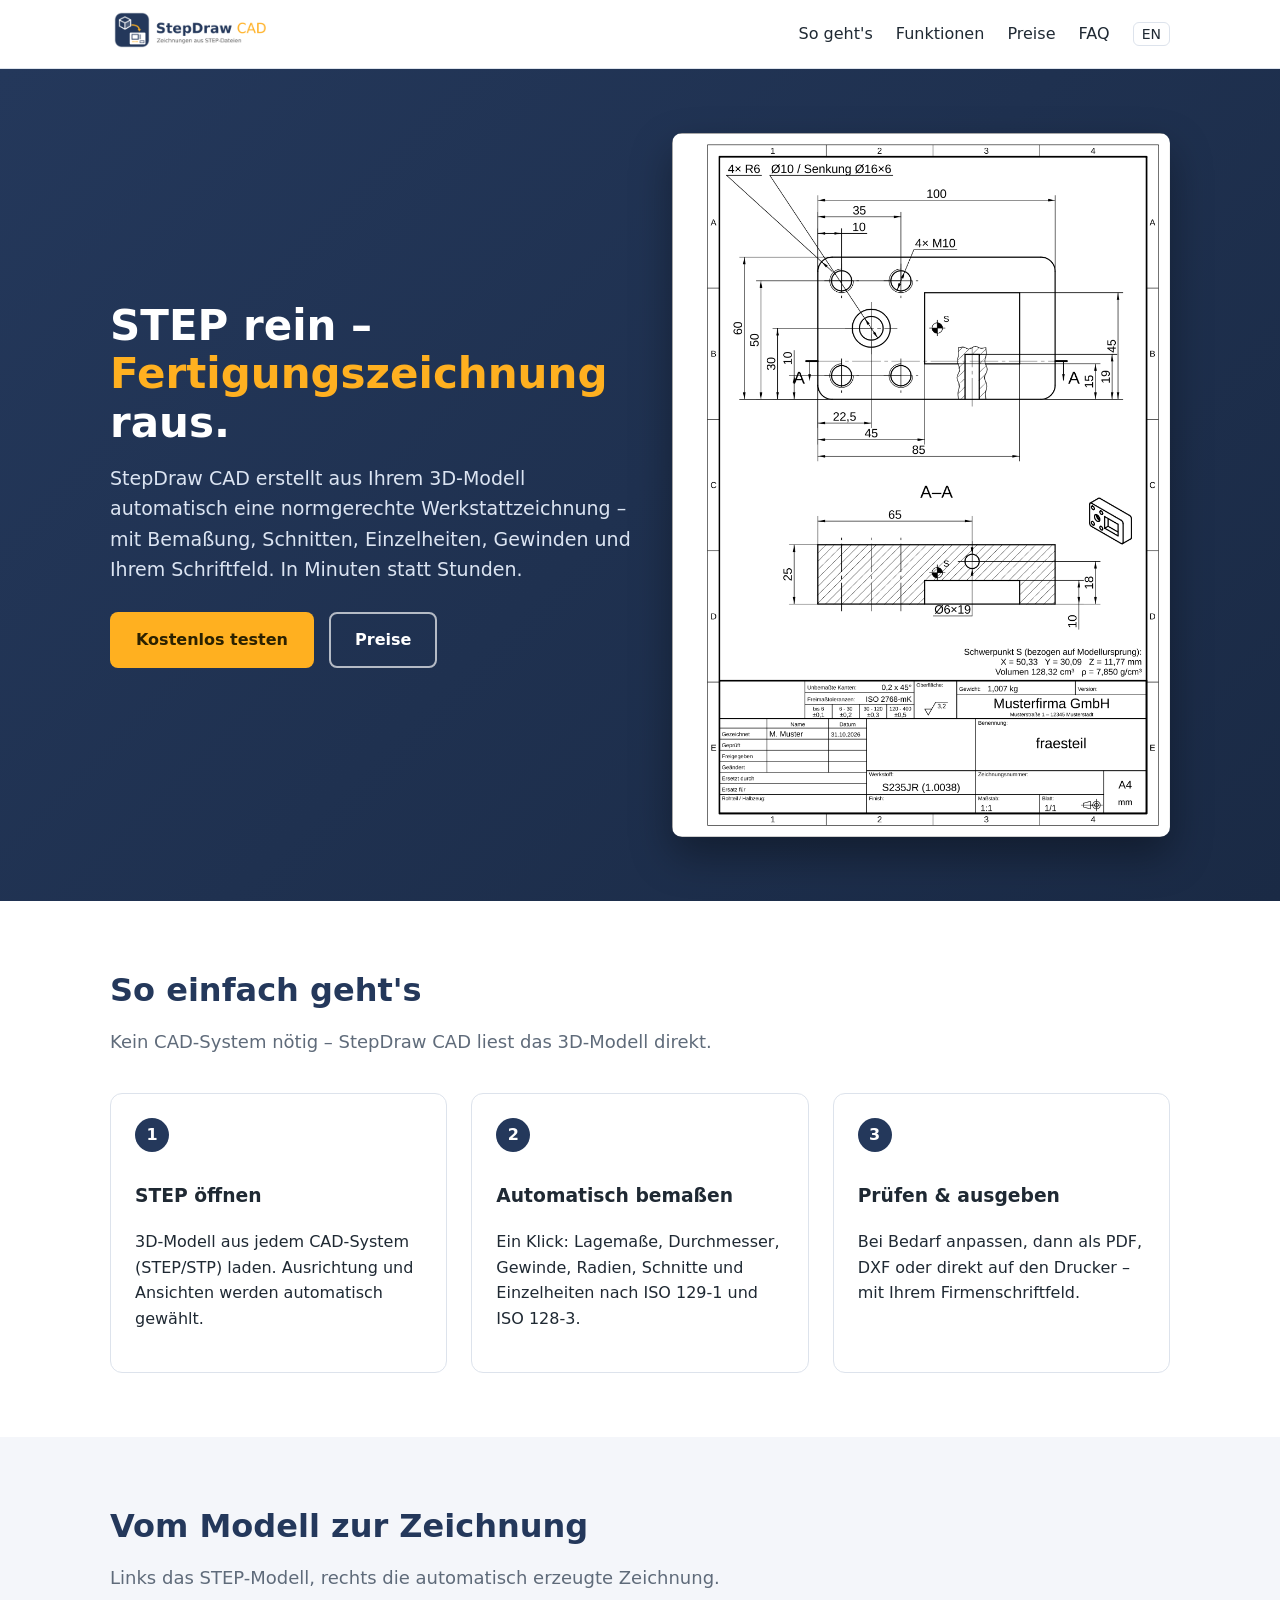
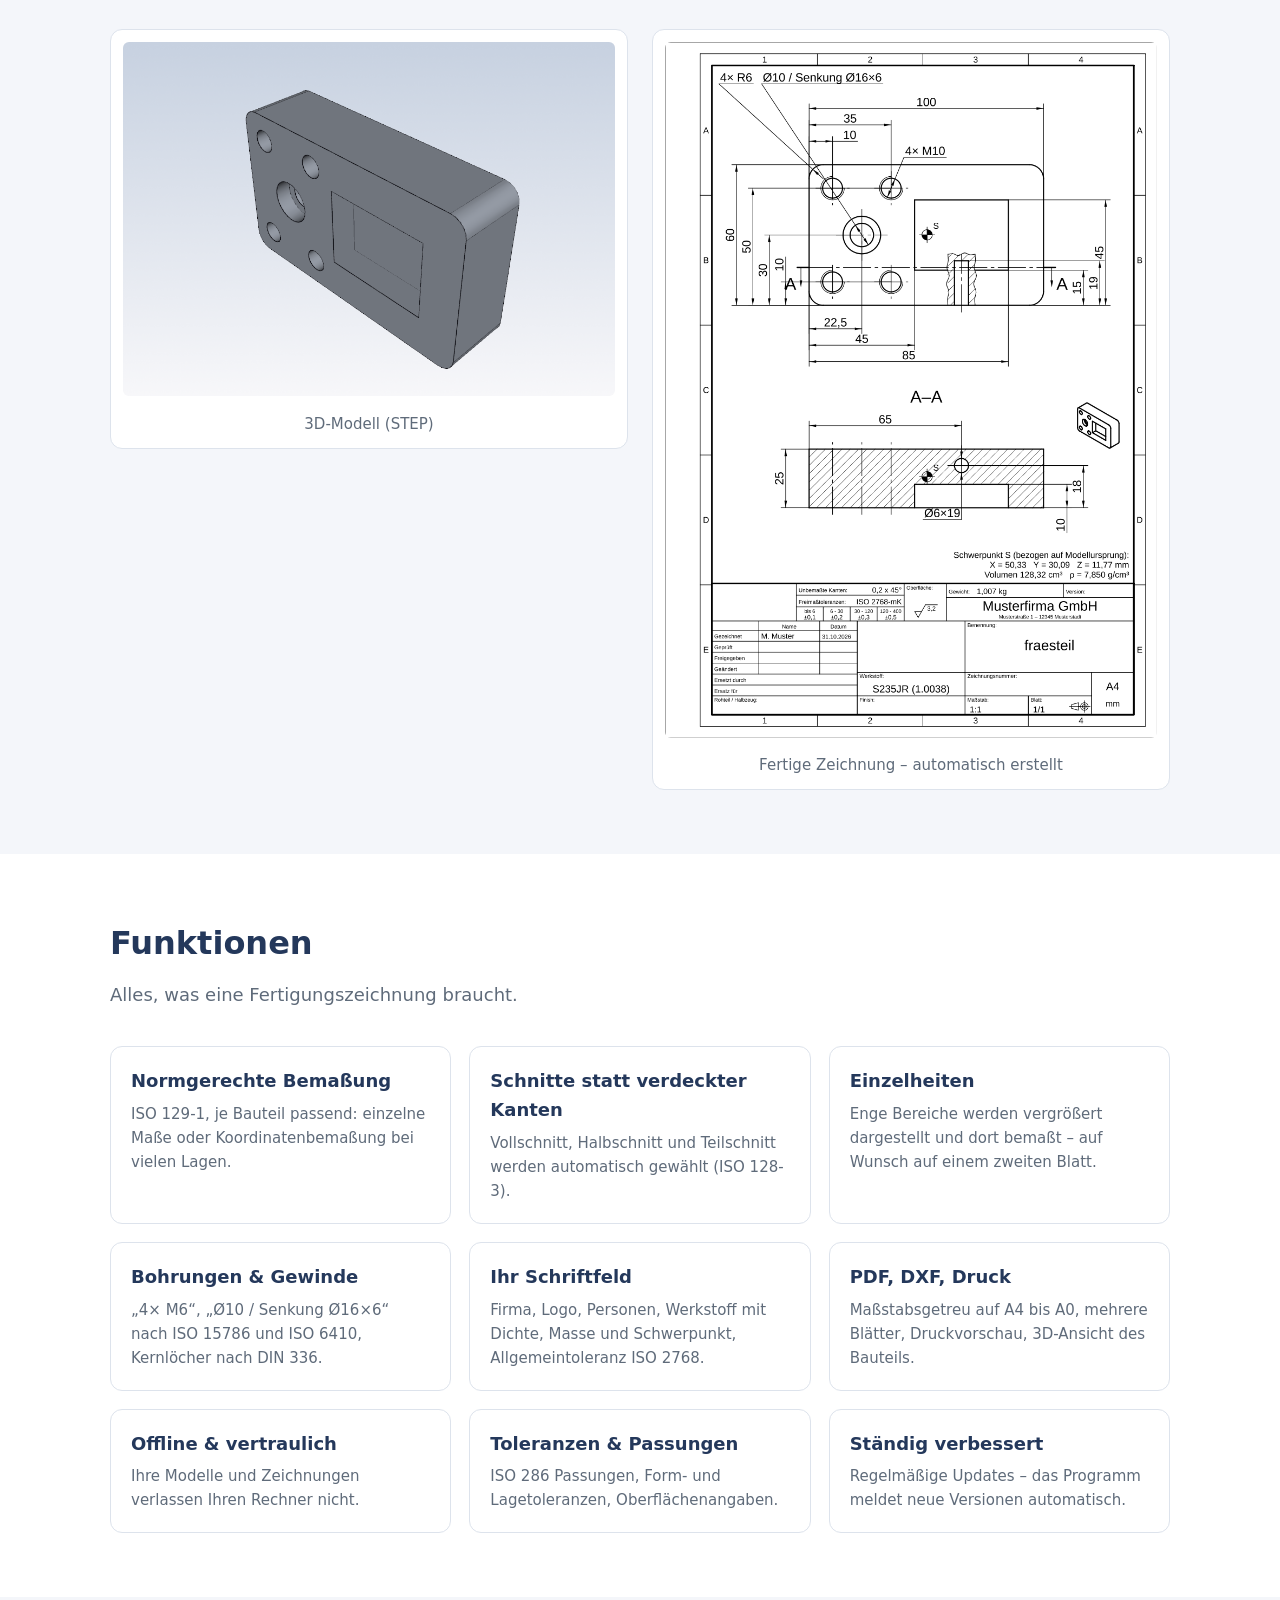
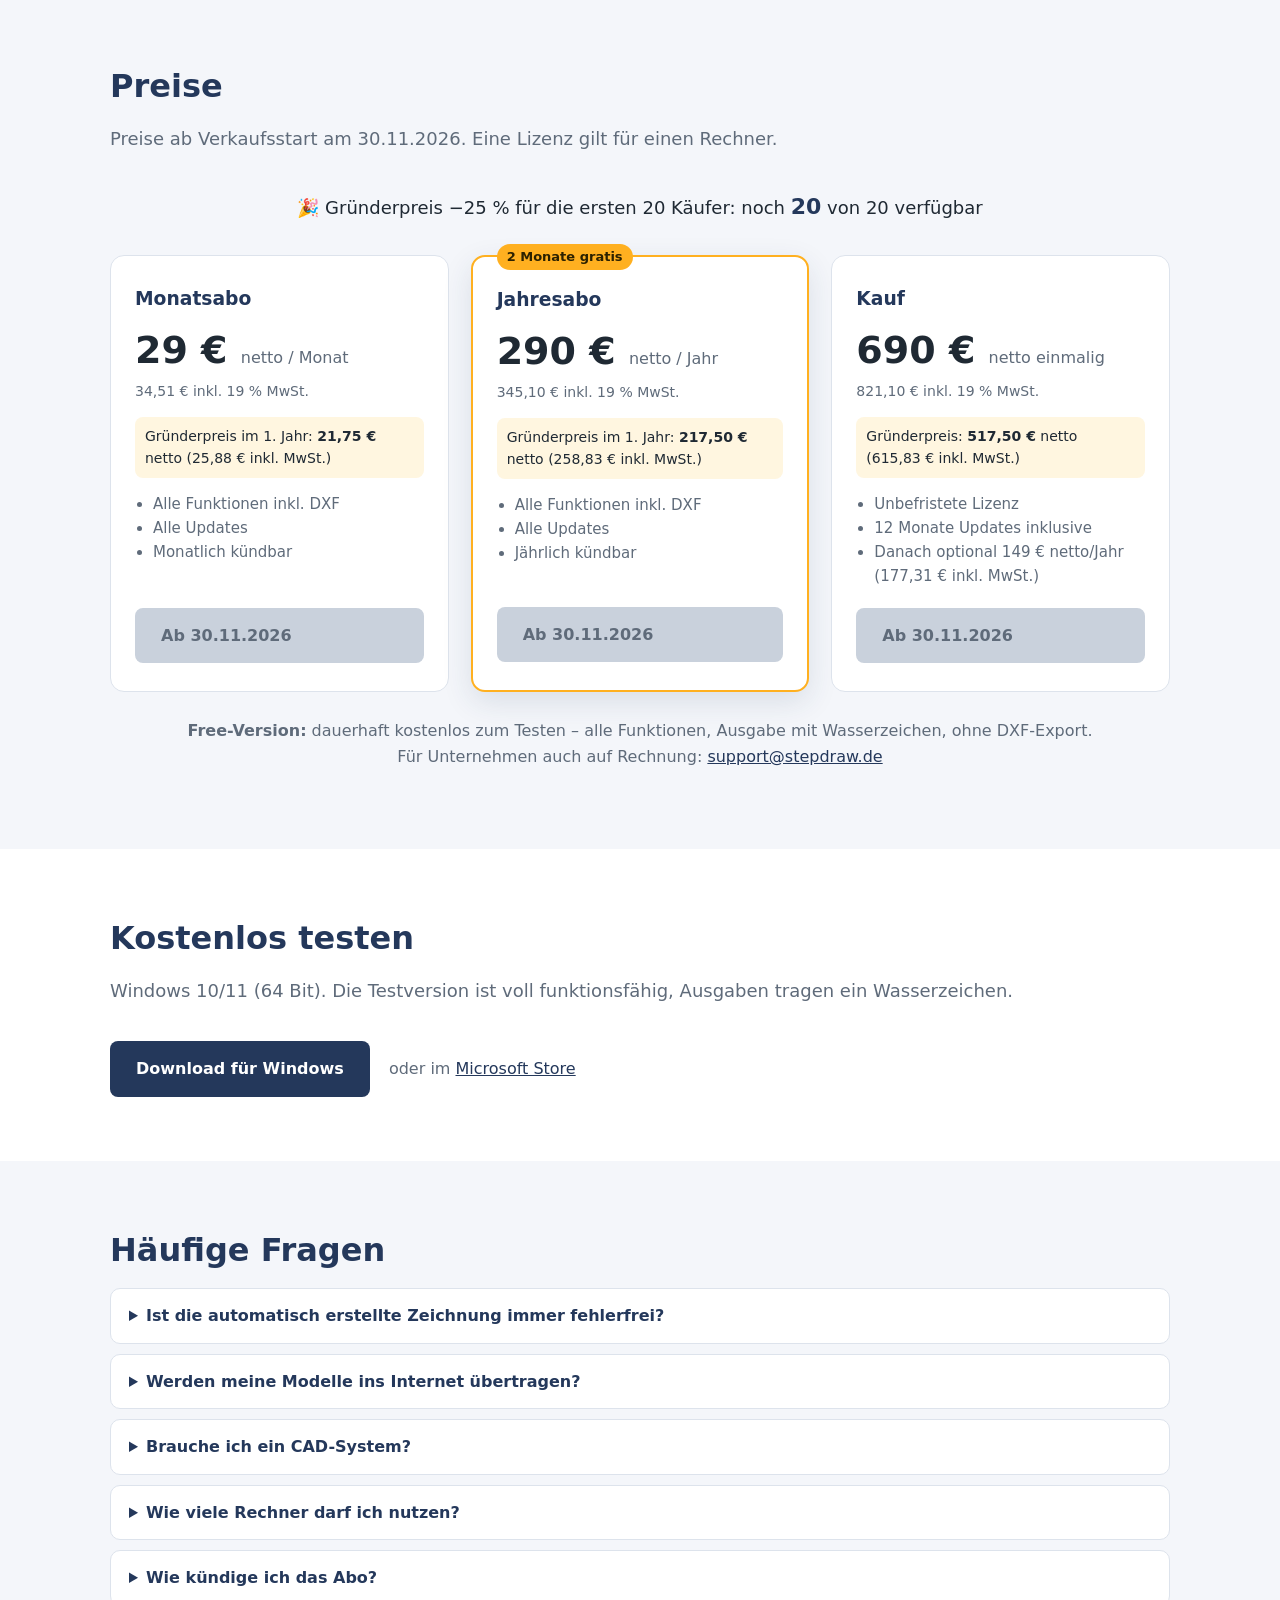
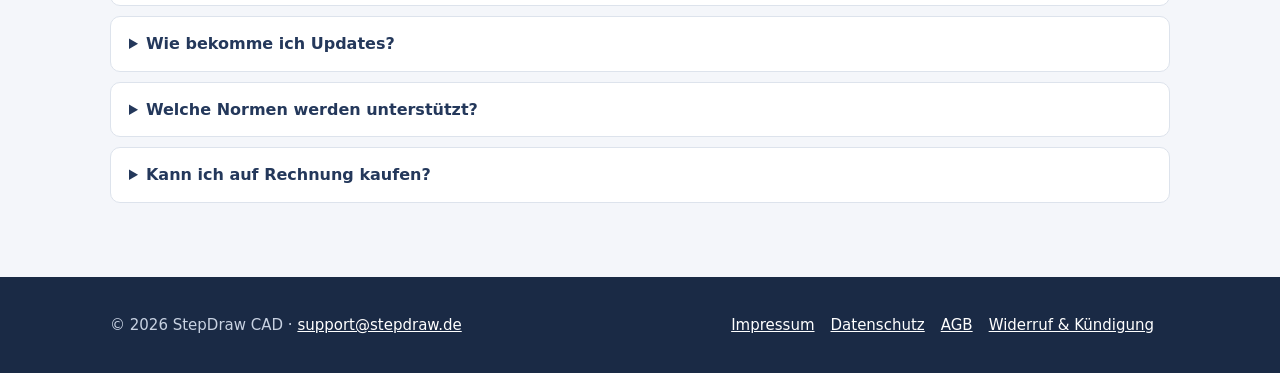
==== index.html @ 34efb369 "Add files via upload" ====
<!doctype html>
<html lang="de">
<head>
<meta charset="utf-8">
<meta name="viewport" content="width=device-width, initial-scale=1">
<title>StepDraw CAD – Fertigungszeichnungen aus STEP-Dateien</title>
<meta name="description" content="StepDraw CAD erstellt aus STEP-Dateien automatisch normgerechte Fertigungszeichnungen mit Bemaßung, Schnitten und Einzelheiten – als PDF und DXF.">
<link rel="icon" href="assets/favicon.png">
<link rel="stylesheet" href="style.css">
</head>
<body>

<div class="banner">🚧 Testphase – Verkaufsstart am <span class="launch">30.11.2026</span>. Bis dahin ist StepDraw CAD kostenlos als Testversion erhältlich.</div>

<header class="top"><div class="wrap">
  <a href="#"><img class="logo" src="assets/logo.png" alt="StepDraw CAD"></a>
  <nav>
    <a href="#so-gehts">So geht's</a>
    <a href="#funktionen">Funktionen</a>
    <a href="#preise">Preise</a>
    <a href="#faq">FAQ</a>
    <a class="lang" href="en/">EN</a>
  </nav>
</div></header>

<section class="hero"><div class="wrap">
  <div>
    <h1>STEP rein –<br><span>Fertigungszeichnung</span> raus.</h1>
    <p class="lead">StepDraw CAD erstellt aus Ihrem 3D-Modell automatisch eine normgerechte Werkstattzeichnung – mit Bemaßung, Schnitten, Einzelheiten, Gewinden und Ihrem Schriftfeld. In Minuten statt Stunden.</p>
    <a class="btn btn-primary" href="#download">Kostenlos testen</a>
    <a class="btn btn-ghost" href="#preise">Preise</a>
  </div>
  <img src="assets/beispiel_fraesteil.png" alt="Automatisch erzeugte Fertigungszeichnung eines Frästeils">
</div></section>

<section id="so-gehts"><div class="wrap">
  <h2>So einfach geht's</h2>
  <p class="sub">Kein CAD-System nötig – StepDraw CAD liest das 3D-Modell direkt.</p>
  <div class="steps">
    <div class="step"><b class="n">1</b><h3>STEP öffnen</h3><p>3D-Modell aus jedem CAD-System (STEP/STP) laden. Ausrichtung und Ansichten werden automatisch gewählt.</p></div>
    <div class="step"><b class="n">2</b><h3>Automatisch bemaßen</h3><p>Ein Klick: Lagemaße, Durchmesser, Gewinde, Radien, Schnitte und Einzelheiten nach ISO 129-1 und ISO 128-3.</p></div>
    <div class="step"><b class="n">3</b><h3>Prüfen &amp; ausgeben</h3><p>Bei Bedarf anpassen, dann als PDF, DXF oder direkt auf den Drucker – mit Ihrem Firmenschriftfeld.</p></div>
  </div>
</div></section>

<section class="soft"><div class="wrap">
  <h2>Vom Modell zur Zeichnung</h2>
  <p class="sub">Links das STEP-Modell, rechts die automatisch erzeugte Zeichnung.</p>
  <div class="compare">
    <figure><img src="assets/modell_fraesteil.png" alt="3D-Modell"><figcaption>3D-Modell (STEP)</figcaption></figure>
    <figure><img src="assets/beispiel_fraesteil.png" alt="Fertige Zeichnung"><figcaption>Fertige Zeichnung – automatisch erstellt</figcaption></figure>
  </div>
</div></section>

<section id="funktionen"><div class="wrap">
  <h2>Funktionen</h2>
  <p class="sub">Alles, was eine Fertigungszeichnung braucht.</p>
  <div class="features">
    <div class="feature"><h3>Normgerechte Bemaßung</h3><p>ISO 129-1, je Bauteil passend: einzelne Maße oder Koordinatenbemaßung bei vielen Lagen.</p></div>
    <div class="feature"><h3>Schnitte statt verdeckter Kanten</h3><p>Vollschnitt, Halbschnitt und Teilschnitt werden automatisch gewählt (ISO 128-3).</p></div>
    <div class="feature"><h3>Einzelheiten</h3><p>Enge Bereiche werden vergrößert dargestellt und dort bemaßt – auf Wunsch auf einem zweiten Blatt.</p></div>
    <div class="feature"><h3>Bohrungen &amp; Gewinde</h3><p>„4× M6“, „Ø10 / Senkung Ø16×6“ nach ISO 15786 und ISO 6410, Kernlöcher nach DIN 336.</p></div>
    <div class="feature"><h3>Ihr Schriftfeld</h3><p>Firma, Logo, Personen, Werkstoff mit Dichte, Masse und Schwerpunkt, Allgemeintoleranz ISO 2768.</p></div>
    <div class="feature"><h3>PDF, DXF, Druck</h3><p>Maßstabsgetreu auf A4 bis A0, mehrere Blätter, Druckvorschau, 3D-Ansicht des Bauteils.</p></div>
    <div class="feature"><h3>Offline &amp; vertraulich</h3><p>Ihre Modelle und Zeichnungen verlassen Ihren Rechner nicht.</p></div>
    <div class="feature"><h3>Toleranzen &amp; Passungen</h3><p>ISO 286 Passungen, Form- und Lagetoleranzen, Oberflächenangaben.</p></div>
    <div class="feature"><h3>Ständig verbessert</h3><p>Regelmäßige Updates – das Programm meldet neue Versionen automatisch.</p></div>
  </div>
</div></section>

<section id="preise" class="soft"><div class="wrap">
  <h2>Preise</h2>
  <p class="sub">Preise ab Verkaufsstart am <span class="launch">30.11.2026</span>. Eine Lizenz gilt für einen Rechner.</p>
  <p class="counter">🎉 Gründerpreis −25 % für die ersten 20 Käufer: noch <b id="founders-left">20</b> von 20 verfügbar</p>
  <div class="prices">
    <div class="price">
      <h3>Monatsabo</h3>
      <div class="amount">29 € <small>netto / Monat</small></div>
      <div class="gross">34,51 € inkl. 19 % MwSt.</div>
      <div class="founder">Gründerpreis im 1. Jahr: <b>21,75 €</b> netto (25,88 € inkl. MwSt.)</div>
      <ul><li>Alle Funktionen inkl. DXF</li><li>Alle Updates</li><li>Monatlich kündbar</li></ul>
      <a class="btn disabled" aria-disabled="true" data-buy="monthly">Ab 30.11.2026</a>
    </div>
    <div class="price best">
      <span class="tag">2 Monate gratis</span>
      <h3>Jahresabo</h3>
      <div class="amount">290 € <small>netto / Jahr</small></div>
      <div class="gross">345,10 € inkl. 19 % MwSt.</div>
      <div class="founder">Gründerpreis im 1. Jahr: <b>217,50 €</b> netto (258,83 € inkl. MwSt.)</div>
      <ul><li>Alle Funktionen inkl. DXF</li><li>Alle Updates</li><li>Jährlich kündbar</li></ul>
      <a class="btn disabled" aria-disabled="true" data-buy="yearly">Ab 30.11.2026</a>
    </div>
    <div class="price">
      <h3>Kauf</h3>
      <div class="amount">690 € <small>netto einmalig</small></div>
      <div class="gross">821,10 € inkl. 19 % MwSt.</div>
      <div class="founder">Gründerpreis: <b>517,50 €</b> netto (615,83 € inkl. MwSt.)</div>
      <ul><li>Unbefristete Lizenz</li><li>12 Monate Updates inklusive</li><li>Danach optional 149 € netto/Jahr (177,31 € inkl. MwSt.)</li></ul>
      <a class="btn disabled" aria-disabled="true" data-buy="perpetual">Ab 30.11.2026</a>
    </div>
  </div>
  <p class="free"><b>Free-Version:</b> dauerhaft kostenlos zum Testen – alle Funktionen, Ausgabe mit Wasserzeichen, ohne DXF-Export.<br>
  Für Unternehmen auch auf Rechnung: <a href="mailto:support@stepdraw.de">support@stepdraw.de</a></p>
</div></section>

<section id="download"><div class="wrap">
  <h2>Kostenlos testen</h2>
  <p class="sub">Windows 10/11 (64 Bit). Die Testversion ist voll funktionsfähig, Ausgaben tragen ein Wasserzeichen.</p>
  <a class="btn btn-dark" href="#" id="download-link">Download für Windows</a>
  <span style="margin-left:14px;color:var(--muted)">oder im <a href="#" id="store-link">Microsoft Store</a></span>
</div></section>

<section id="faq" class="soft"><div class="wrap">
  <h2>Häufige Fragen</h2>
  <details><summary>Ist die automatisch erstellte Zeichnung immer fehlerfrei?</summary>
    <p>StepDraw CAD nimmt Ihnen den größten Teil der Arbeit ab und wird mit jedem Update besser. Wie jede Automatik kann es aber nicht jeden Sonderfall perfekt lösen (z. B. bei ungenauen Modellen oder besonderen Fertigungsanforderungen). Bitte prüfen Sie jede Zeichnung vor der Verwendung in der Fertigung und ergänzen Sie sie bei Bedarf – die Verantwortung für die Zeichnung bleibt beim Konstrukteur.</p></details>
  <details><summary>Werden meine Modelle ins Internet übertragen?</summary>
    <p>Nein. Modelle und Zeichnungen bleiben auf Ihrem Rechner. Beim Abo wird lediglich etwa einmal pro Woche der Lizenzschlüssel kurz online bestätigt.</p></details>
  <details><summary>Brauche ich ein CAD-System?</summary>
    <p>Nein. StepDraw CAD liest STEP-Dateien (AP203/AP214/AP242) aus jedem CAD-System direkt.</p></details>
  <details><summary>Wie viele Rechner darf ich nutzen?</summary>
    <p>Eine Lizenz gilt für einen Rechner. Zum Wechsel (z. B. Büro → Laptop) melden Sie die Lizenz unter Hilfe → Lizenz ab und geben sie auf dem anderen Rechner ein. Ist ein Rechner defekt, schreiben Sie uns – wir geben die Lizenz frei.</p></details>
  <details><summary>Wie kündige ich das Abo?</summary>
    <p>Jederzeit über den Link „Abonnement verwalten“ in Ihrer Kaufbestätigung oder per E-Mail an support@stepdraw.de. Danach läuft StepDraw CAD als Free-Version weiter, Ihre Projekte bleiben erhalten.</p></details>
  <details><summary>Wie bekomme ich Updates?</summary>
    <p>Im Microsoft Store automatisch. Bei der Download-Version meldet das Programm neue Versionen beim Start – ein Klick genügt.</p></details>
  <details><summary>Welche Normen werden unterstützt?</summary>
    <p>U. a. ISO 128-2/-3, ISO 129-1, ISO 15786, ISO 6410, ISO 2768, ISO 286, ISO 5455, ISO 5457, ISO 7200.</p></details>
  <details><summary>Kann ich auf Rechnung kaufen?</summary>
    <p>Für Unternehmen ja – schreiben Sie an <a href="mailto:support@stepdraw.de">support@stepdraw.de</a>.</p></details>
</div></section>

<footer><div class="wrap">
  <div>© 2026 StepDraw CAD · <a href="mailto:support@stepdraw.de">support@stepdraw.de</a></div>
  <div><a href="impressum.html">Impressum</a><a href="datenschutz.html">Datenschutz</a><a href="agb.html">AGB</a><a href="widerruf.html">Widerruf &amp; Kündigung</a></div>
</div></footer>

<script>
// Gründer-Zähler: counter.json wird stündlich automatisch aktualisiert (siehe .github/workflows)
fetch("counter.json", {cache: "no-store"}).then(r => r.json()).then(d => {
  document.getElementById("founders-left").textContent = Math.max(0, d.remaining);
}).catch(() => {});
</script>
<script src="shop.js"></script>
</body>
</html>
---- style.css ----
:root {
  --navy: #24385B;
  --navy-dark: #1a2a45;
  --accent: #FFB020;
  --text: #1f2933;
  --muted: #5f6b7a;
  --bg: #ffffff;
  --bg-soft: #f4f6fa;
  --border: #dde3ec;
}
* { box-sizing: border-box; }
html { scroll-behavior: smooth; }
body { margin: 0; font-family: "Segoe UI", system-ui, -apple-system, Roboto, Arial, sans-serif;
       color: var(--text); background: var(--bg); line-height: 1.6; }
a { color: var(--navy); }
.wrap { max-width: 1100px; margin: 0 auto; padding: 0 20px; }

.banner { background: var(--accent); color: #2b2100; text-align: center; padding: 10px 16px; font-weight: 600; }
header.top { border-bottom: 1px solid var(--border); background: #fff; position: sticky; top: 0; z-index: 10; }
header.top .wrap { display: flex; align-items: center; justify-content: space-between; height: 68px; gap: 16px; }
header.top img.logo { height: 44px; }
nav a { margin-left: 18px; text-decoration: none; color: var(--text); font-weight: 500; }
nav a.lang { border: 1px solid var(--border); border-radius: 6px; padding: 3px 8px; font-size: 14px; }

.hero { background: linear-gradient(135deg, var(--navy) 0%, var(--navy-dark) 100%); color: #fff; padding: 64px 0; }
.hero .wrap { display: grid; grid-template-columns: 1.05fr 1fr; gap: 40px; align-items: center; }
.hero h1 { font-size: 42px; line-height: 1.15; margin: 0 0 16px; }
.hero h1 span { color: var(--accent); }
.hero p.lead { font-size: 19px; color: #dbe4f2; margin: 0 0 28px; }
.hero img { width: 100%; border-radius: 10px; box-shadow: 0 18px 40px rgba(0,0,0,.35); background: #fff; }
.btn { display: inline-block; padding: 13px 24px; border-radius: 8px; font-weight: 700; text-decoration: none;
       border: 2px solid transparent; cursor: pointer; font-size: 16px; }
.btn-primary { background: var(--accent); color: #2b2100; }
.btn-ghost { border-color: #ffffffaa; color: #fff; margin-left: 10px; }
.btn-dark { background: var(--navy); color: #fff; }
.btn[disabled], .btn.disabled { background: #c9d1dc; color: #5f6b7a; cursor: not-allowed; }

section { padding: 64px 0; }
section.soft { background: var(--bg-soft); }
h2 { font-size: 32px; margin: 0 0 12px; color: var(--navy); }
p.sub { color: var(--muted); margin: 0 0 36px; font-size: 18px; }

.steps { display: grid; grid-template-columns: repeat(3, 1fr); gap: 24px; }
.step { background: #fff; border: 1px solid var(--border); border-radius: 12px; padding: 24px; }
.step b.n { display: inline-block; width: 34px; height: 34px; border-radius: 50%; background: var(--navy);
            color: #fff; text-align: center; line-height: 34px; margin-bottom: 10px; }

.compare { display: grid; grid-template-columns: 1fr 1fr; gap: 24px; align-items: start; }
.compare figure { margin: 0; background: #fff; border: 1px solid var(--border); border-radius: 12px; padding: 12px; }
.compare img { width: 100%; border-radius: 6px; }
.compare figcaption { text-align: center; color: var(--muted); font-size: 15px; margin-top: 8px; }

.features { display: grid; grid-template-columns: repeat(3, 1fr); gap: 18px; }
.feature { border: 1px solid var(--border); border-radius: 12px; padding: 20px; background: #fff; }
.feature h3 { margin: 0 0 6px; font-size: 18px; color: var(--navy); }
.feature p { margin: 0; color: var(--muted); font-size: 15px; }

.prices { display: grid; grid-template-columns: repeat(3, 1fr); gap: 22px; align-items: stretch; }
.price { background: #fff; border: 1px solid var(--border); border-radius: 14px; padding: 28px 24px; display: flex;
         flex-direction: column; position: relative; }
.price.best { border: 2px solid var(--accent); box-shadow: 0 10px 30px rgba(36,56,91,.12); }
.price .tag { position: absolute; top: -13px; left: 24px; background: var(--accent); color: #2b2100; font-weight: 700;
              font-size: 13px; padding: 3px 10px; border-radius: 20px; }
.price h3 { margin: 0 0 6px; color: var(--navy); }
.price .amount { font-size: 38px; font-weight: 800; color: var(--text); }
.price .amount small { font-size: 16px; font-weight: 500; color: var(--muted); }
.price .gross { color: var(--muted); font-size: 14px; margin-bottom: 14px; }
.price .founder { background: #fff6e0; border-radius: 8px; padding: 8px 10px; font-size: 14px; margin-bottom: 14px; }
.price ul { padding-left: 18px; margin: 0 0 20px; color: var(--muted); font-size: 15px; flex: 1; }
.counter { text-align: center; margin: 0 0 30px; font-size: 18px; }
.counter b { color: var(--navy); font-size: 22px; }
.free { text-align: center; margin-top: 26px; color: var(--muted); }

details { background: #fff; border: 1px solid var(--border); border-radius: 10px; padding: 14px 18px; margin-bottom: 10px; }
summary { font-weight: 600; cursor: pointer; color: var(--navy); }
details p { margin: 10px 0 0; color: var(--muted); }

.notice { border-left: 4px solid var(--accent); background: #fffaf0; padding: 14px 18px; border-radius: 6px; color: #4a3b10; }

footer { background: var(--navy-dark); color: #c8d2e2; padding: 36px 0; font-size: 15px; }
footer .wrap { display: flex; justify-content: space-between; flex-wrap: wrap; gap: 16px; }
footer a { color: #fff; margin-right: 16px; }

.legal { max-width: 820px; margin: 40px auto; padding: 0 20px; }
.legal h1 { color: var(--navy); }
.legal .ph { background: #fff3cd; padding: 0 4px; border-radius: 3px; }

@media (max-width: 860px) {
  .hero .wrap, .compare, .steps, .features, .prices { grid-template-columns: 1fr; }
  .hero h1 { font-size: 32px; }
  nav a:not(.lang) { display: none; }
}
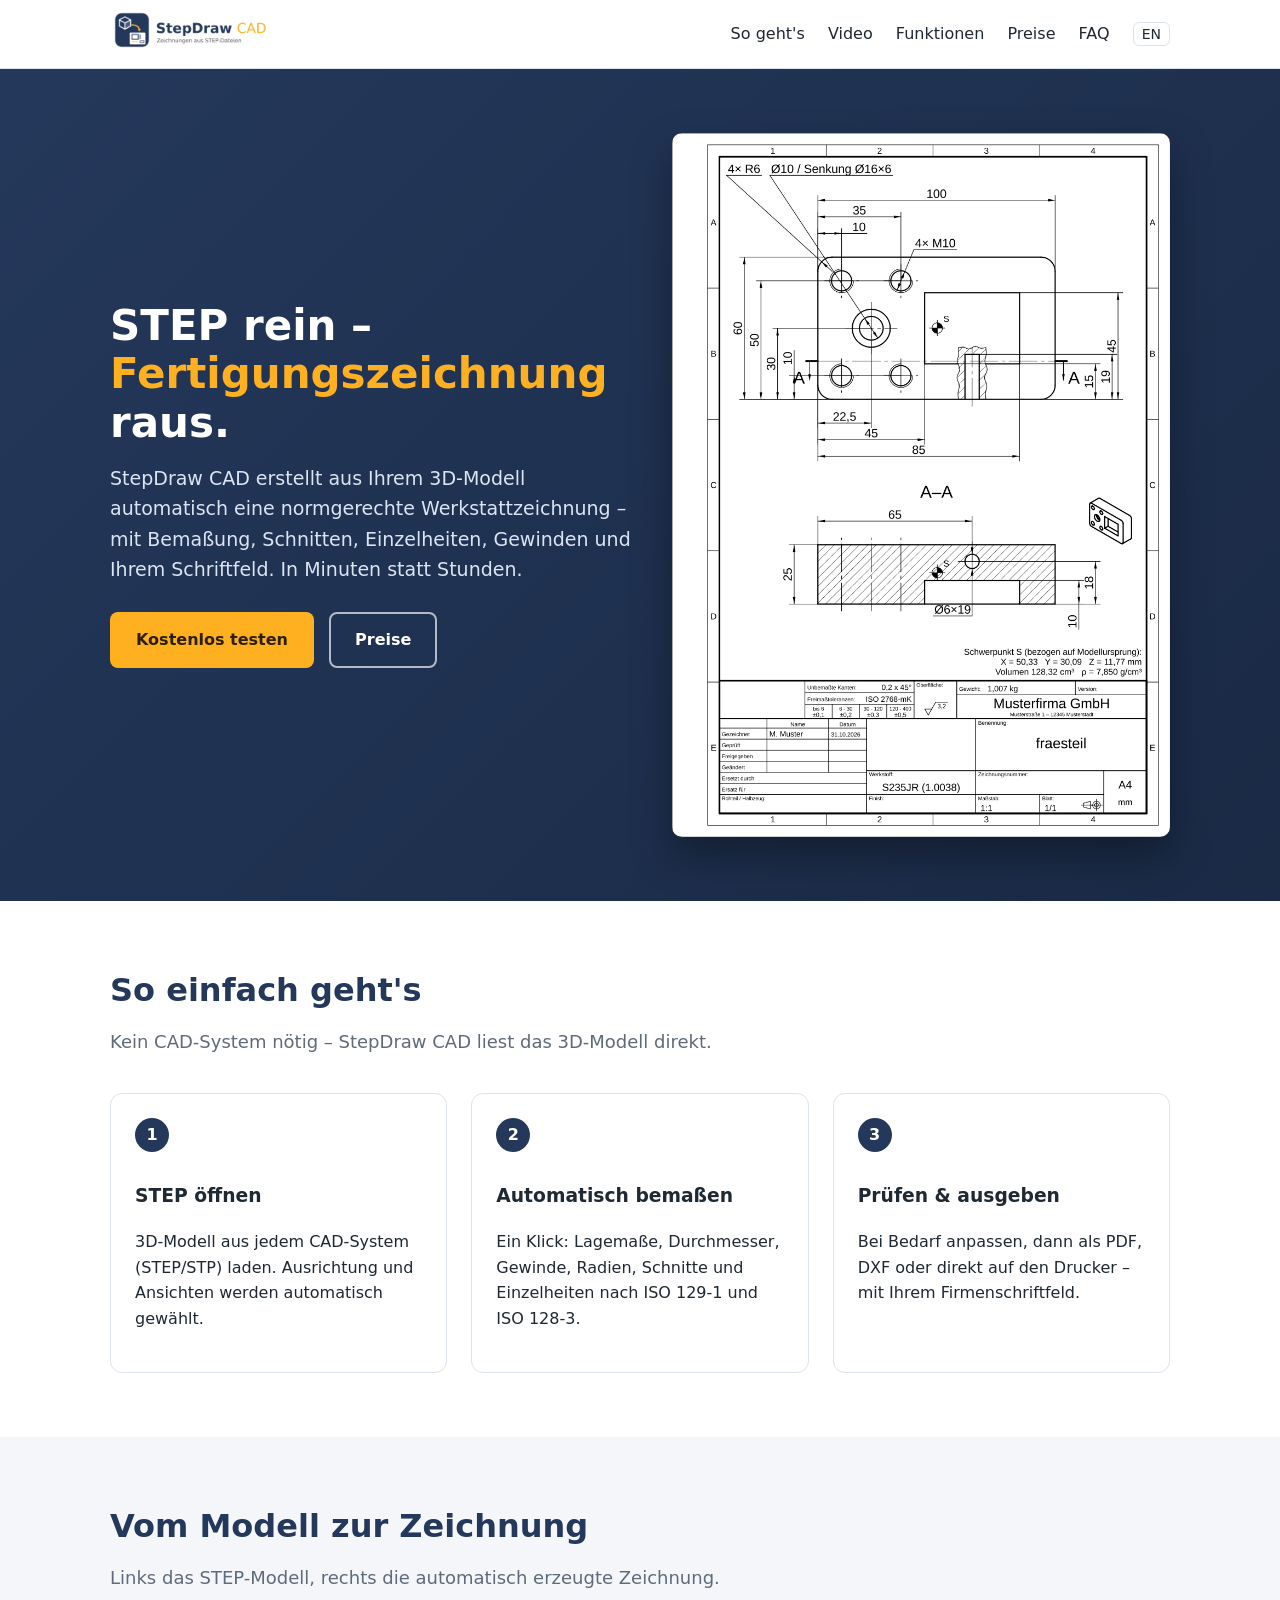
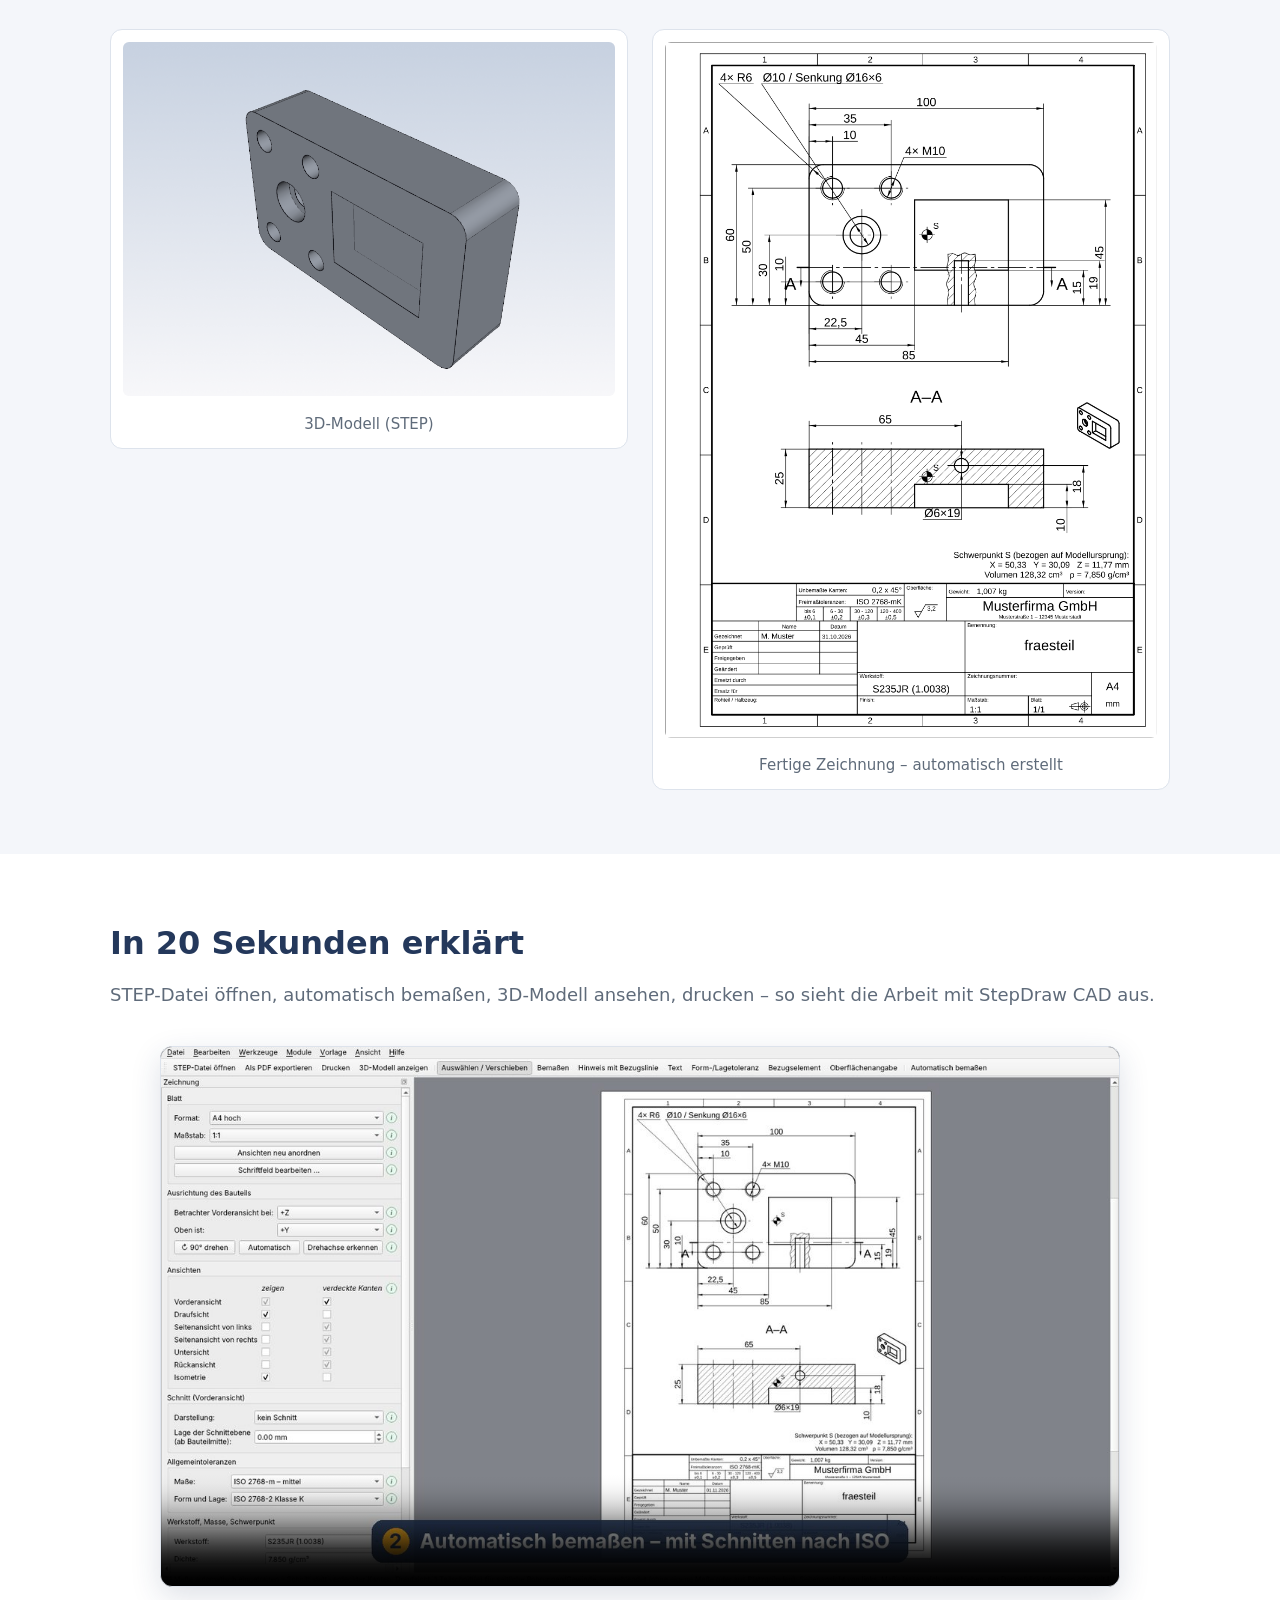
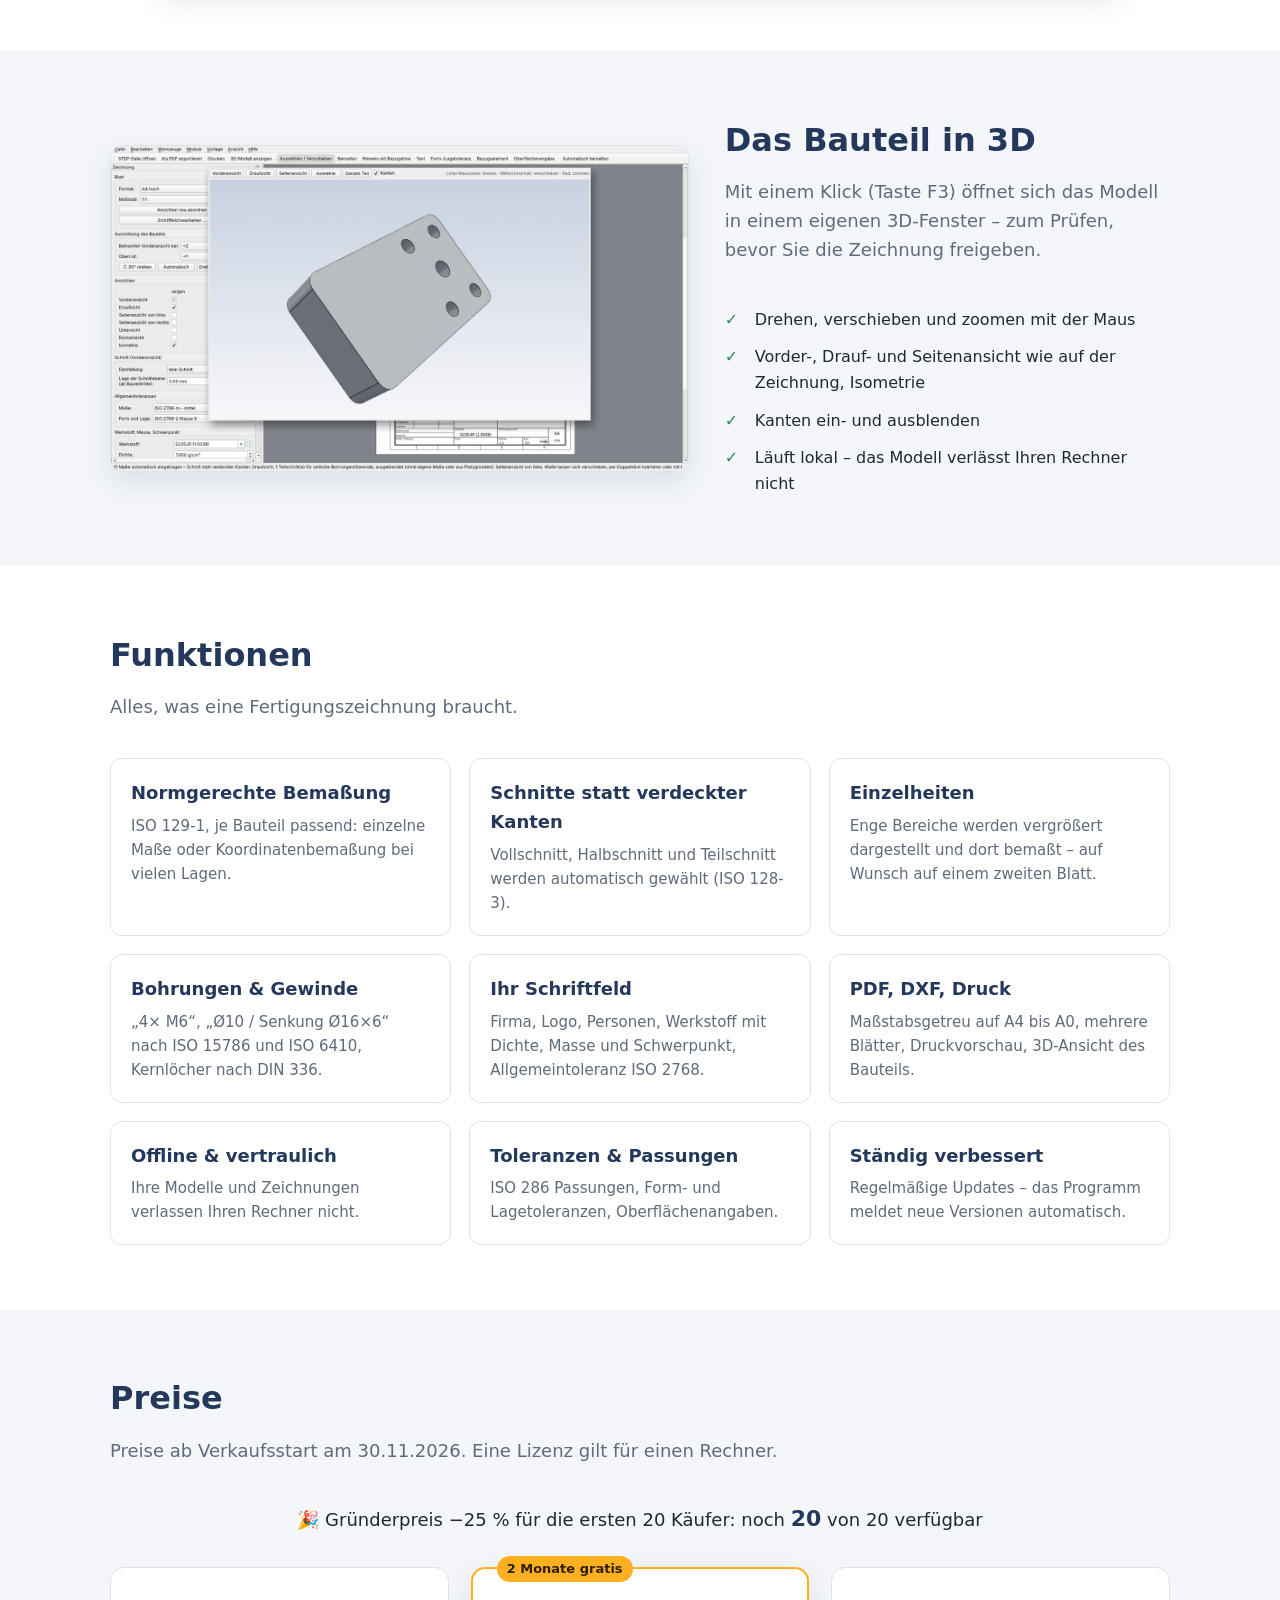
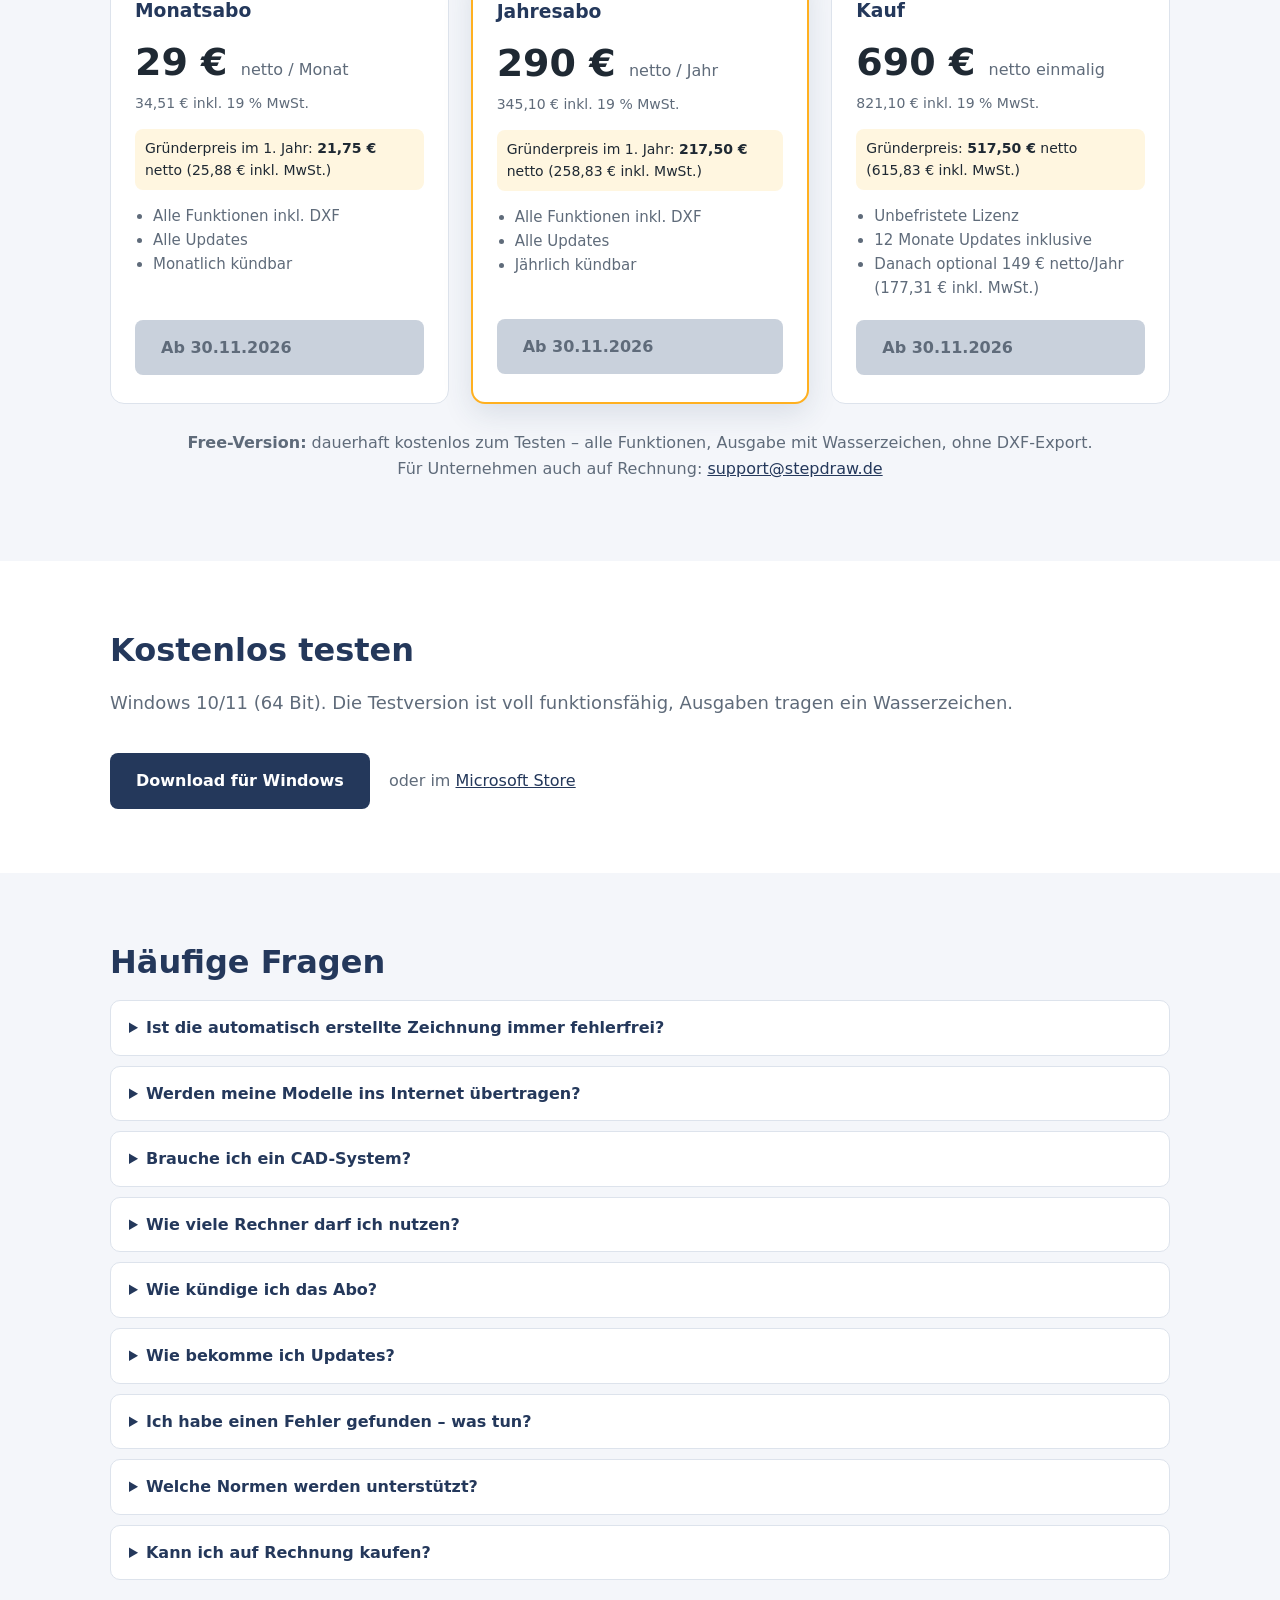
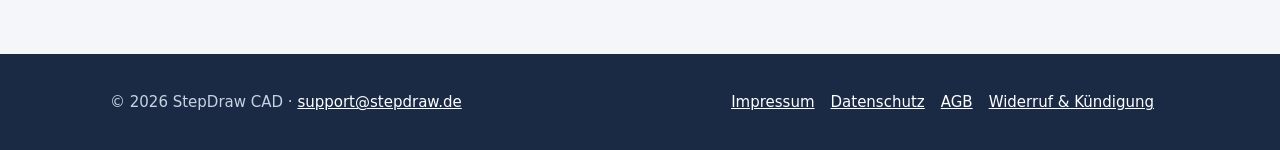
==== commit d6714d42: "Add files via upload" ====
--- a/index.html
+++ b/index.html
@@ -16,6 +16,7 @@
   <a href="#"><img class="logo" src="assets/logo.png" alt="StepDraw CAD"></a>
   <nav>
     <a href="#so-gehts">So geht's</a>
+    <a href="#video">Video</a>
     <a href="#funktionen">Funktionen</a>
     <a href="#preise">Preise</a>
     <a href="#faq">FAQ</a>
@@ -52,6 +53,29 @@
   </div>
 </div></section>
 
+<section id="video"><div class="wrap">
+  <h2>In 20 Sekunden erklärt</h2>
+  <p class="sub">STEP-Datei öffnen, automatisch bemaßen, 3D-Modell ansehen, drucken – so sieht die Arbeit mit StepDraw CAD aus.</p>
+  <div class="video"><video controls playsinline preload="none" poster="assets/video_poster_de.jpg">
+    <source src="assets/demo_de.mp4" type="video/mp4">
+    Ihr Browser kann das Video nicht abspielen – <a href="assets/demo_de.mp4">hier herunterladen</a>.
+  </video></div>
+</div></section>
+
+<section class="soft"><div class="wrap split">
+  <img src="assets/ansicht_3d_de.jpg" alt="3D-Ansicht des Bauteils in StepDraw CAD" loading="lazy">
+  <div>
+    <h2>Das Bauteil in 3D</h2>
+    <p class="sub left">Mit einem Klick (Taste F3) öffnet sich das Modell in einem eigenen 3D-Fenster – zum Prüfen, bevor Sie die Zeichnung freigeben.</p>
+    <ul class="checks">
+      <li>Drehen, verschieben und zoomen mit der Maus</li>
+      <li>Vorder-, Drauf- und Seitenansicht wie auf der Zeichnung, Isometrie</li>
+      <li>Kanten ein- und ausblenden</li>
+      <li>Läuft lokal – das Modell verlässt Ihren Rechner nicht</li>
+    </ul>
+  </div>
+</div></section>
+
 <section id="funktionen"><div class="wrap">
   <h2>Funktionen</h2>
   <p class="sub">Alles, was eine Fertigungszeichnung braucht.</p>
@@ -70,6 +94,12 @@
 
 <section id="preise" class="soft"><div class="wrap">
   <h2>Preise</h2>
+  <div class="before-launch">
+    <p class="sub">Preise und unser <b>Gründer-Angebot</b> für die ersten Kunden veröffentlichen wir zum Verkaufsstart am <span class="launch">30.11.2026</span>.</p>
+    <p class="sub">Bis dahin ist StepDraw CAD als <b>kostenlose Testversion</b> erhältlich – probieren Sie es mit Ihren eigenen Modellen aus.</p>
+    <a class="btn btn-primary" href="#download">Kostenlos testen</a>
+  </div>
+  <div class="after-launch">
   <p class="sub">Preise ab Verkaufsstart am <span class="launch">30.11.2026</span>. Eine Lizenz gilt für einen Rechner.</p>
   <p class="counter">🎉 Gründerpreis −25 % für die ersten 20 Käufer: noch <b id="founders-left">20</b> von 20 verfügbar</p>
   <div class="prices">
@@ -99,8 +129,8 @@
       <a class="btn disabled" aria-disabled="true" data-buy="perpetual">Ab 30.11.2026</a>
     </div>
   </div>
-  <p class="free"><b>Free-Version:</b> dauerhaft kostenlos zum Testen – alle Funktionen, Ausgabe mit Wasserzeichen, ohne DXF-Export.<br>
-  Für Unternehmen auch auf Rechnung: <a href="mailto:support@stepdraw.de">support@stepdraw.de</a></p>
+    </div>
+  <p class="free"><b>Free-Version:</b> dauerhaft kostenlos zum Testen – alle Funktionen, Ausgabe mit Wasserzeichen, ohne DXF-Export.<span class="after-inline"><br>Für Unternehmen auch auf Rechnung: <a href="mailto:support@stepdraw.de">support@stepdraw.de</a></span></p>
 </div></section>
 
 <section id="download"><div class="wrap">
@@ -124,6 +154,8 @@
     <p>Jederzeit über den Link „Abonnement verwalten“ in Ihrer Kaufbestätigung oder per E-Mail an support@stepdraw.de. Danach läuft StepDraw CAD als Free-Version weiter, Ihre Projekte bleiben erhalten.</p></details>
   <details><summary>Wie bekomme ich Updates?</summary>
     <p>Im Microsoft Store automatisch. Bei der Download-Version meldet das Programm neue Versionen beim Start – ein Klick genügt.</p></details>
+  <details><summary>Ich habe einen Fehler gefunden – was tun?</summary>
+    <p>Danke! Im Programm unter <i>Hilfe → Problem melden / Feedback</i> schicken Sie uns die Beschreibung, auf Wunsch mit der Zeichnung als PDF. Oder schreiben Sie an <a href="mailto:support@stepdraw.de">support@stepdraw.de</a>. Korrekturen kommen per Update.</p></details>
   <details><summary>Welche Normen werden unterstützt?</summary>
     <p>U. a. ISO 128-2/-3, ISO 129-1, ISO 15786, ISO 6410, ISO 2768, ISO 286, ISO 5455, ISO 5457, ISO 7200.</p></details>
   <details><summary>Kann ich auf Rechnung kaufen?</summary>
--- a/style.css
+++ b/style.css
@@ -90,3 +90,23 @@
   .hero h1 { font-size: 32px; }
   nav a:not(.lang) { display: none; }
 }
+
+/* Vor dem Verkaufsstart: Preise ausgeblendet (shop.js setzt ab dem Startdatum die Klasse "live") */
+.after-launch { display: none; }
+html.live .after-launch { display: block; }
+html.live .before-launch { display: none; }
+.before-launch { text-align: center; padding: 10px 0 6px; }
+.after-inline { display: none; }
+html.live .after-inline { display: inline; }
+
+/* Video und 3D-Abschnitt */
+.video { max-width: 960px; margin: 0 auto; border-radius: 12px; overflow: hidden; border: 1px solid var(--border);
+         box-shadow: 0 10px 30px rgba(36, 56, 91, .15); background: #000; }
+.video video { display: block; width: 100%; height: auto; }
+.split { display: grid; grid-template-columns: 1.3fr 1fr; gap: 36px; align-items: center; }
+.split img { width: 100%; border-radius: 12px; border: 1px solid var(--border); box-shadow: 0 10px 30px rgba(36, 56, 91, .12); }
+.sub.left { text-align: left; margin-left: 0; }
+.checks { list-style: none; padding: 0; margin: 14px 0 0; }
+.checks li { padding: 6px 0 6px 30px; position: relative; }
+.checks li::before { content: "✓"; position: absolute; left: 0; color: #2E8B57; font-weight: 700; }
+@media (max-width: 800px) { .split { grid-template-columns: 1fr; } }
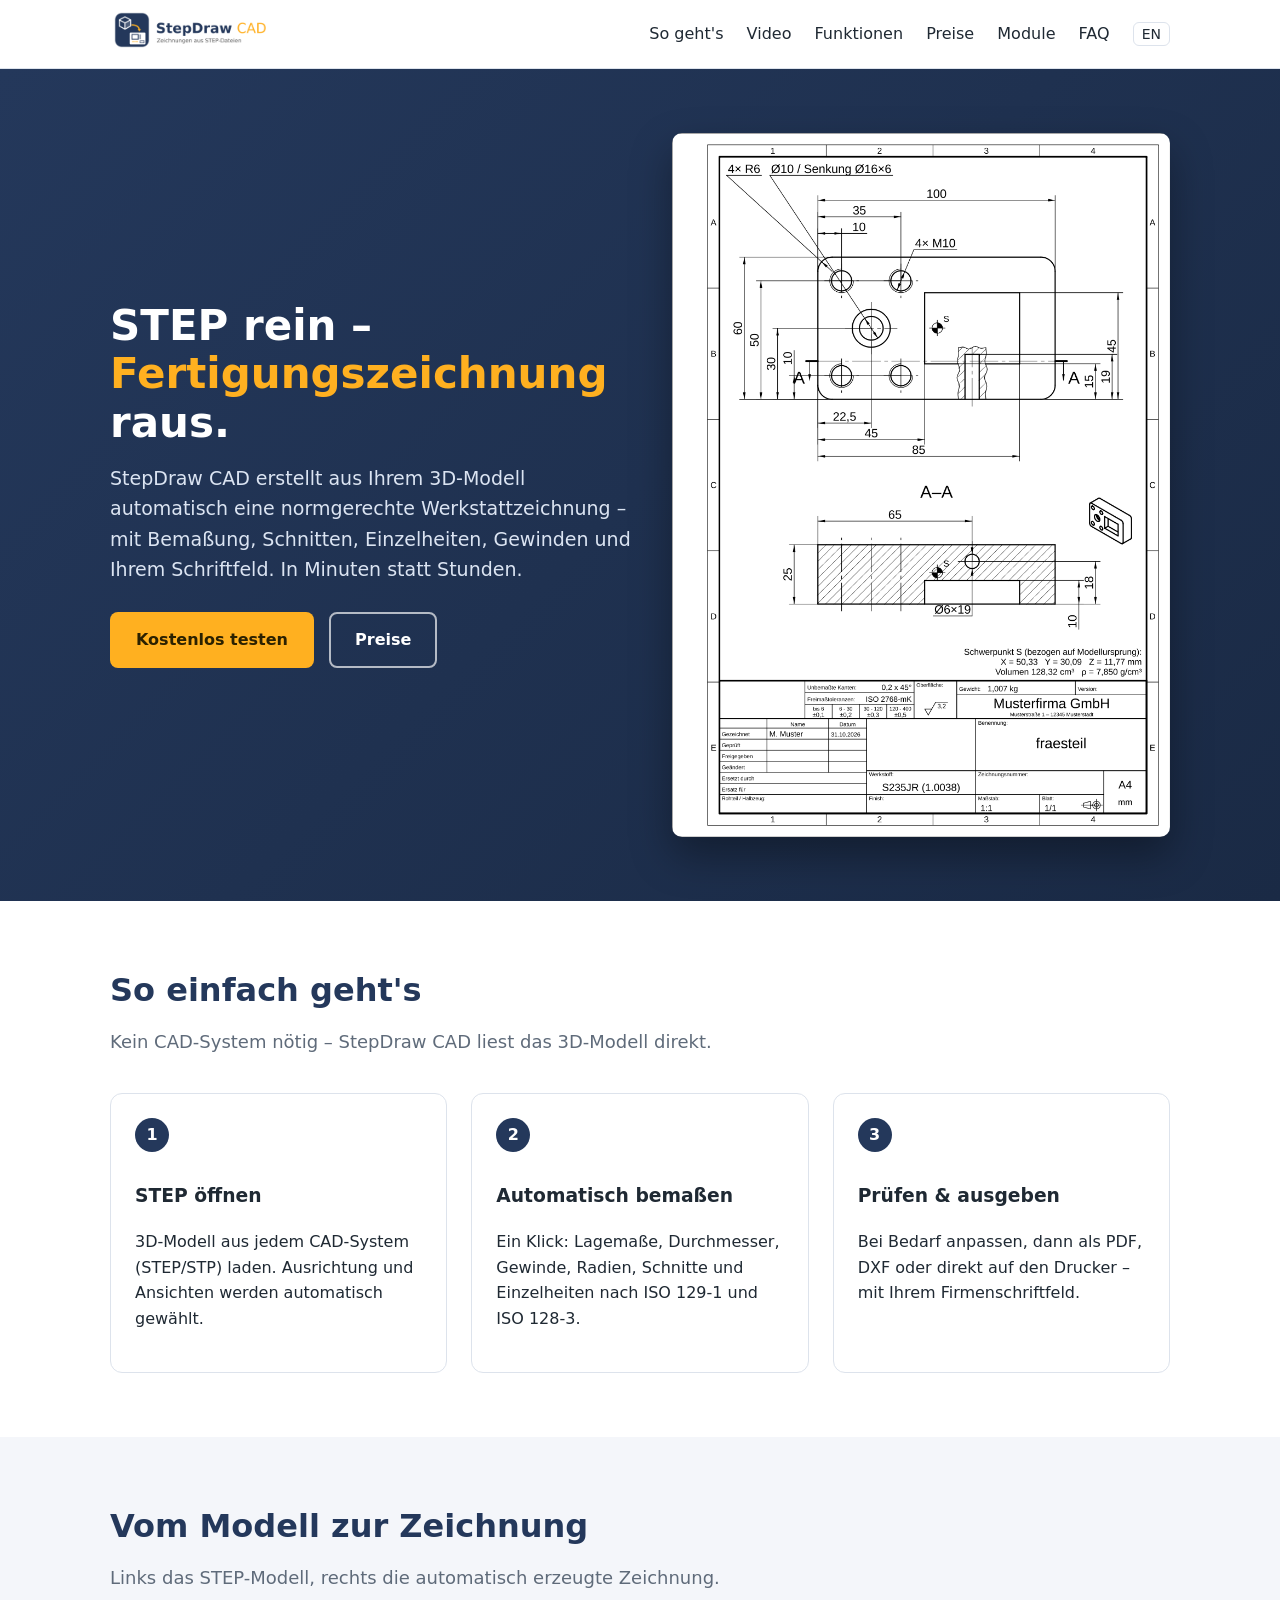
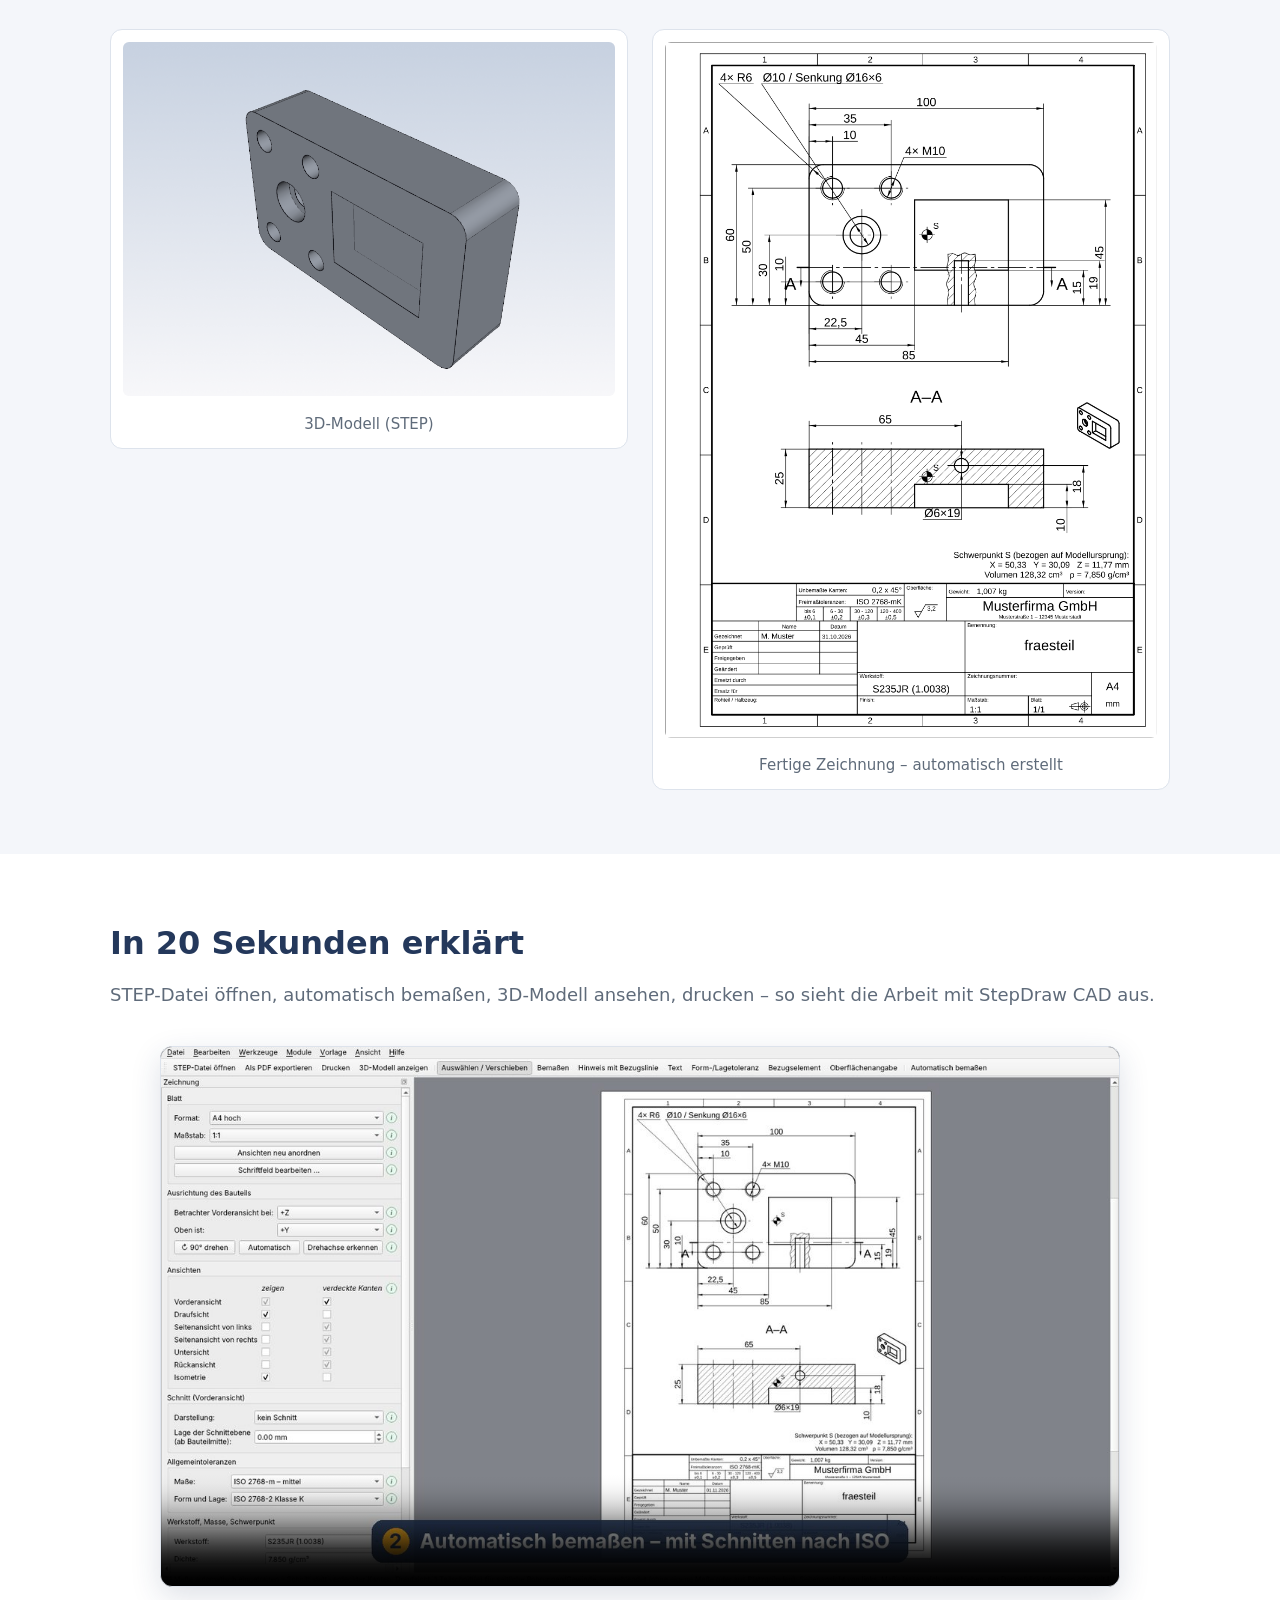
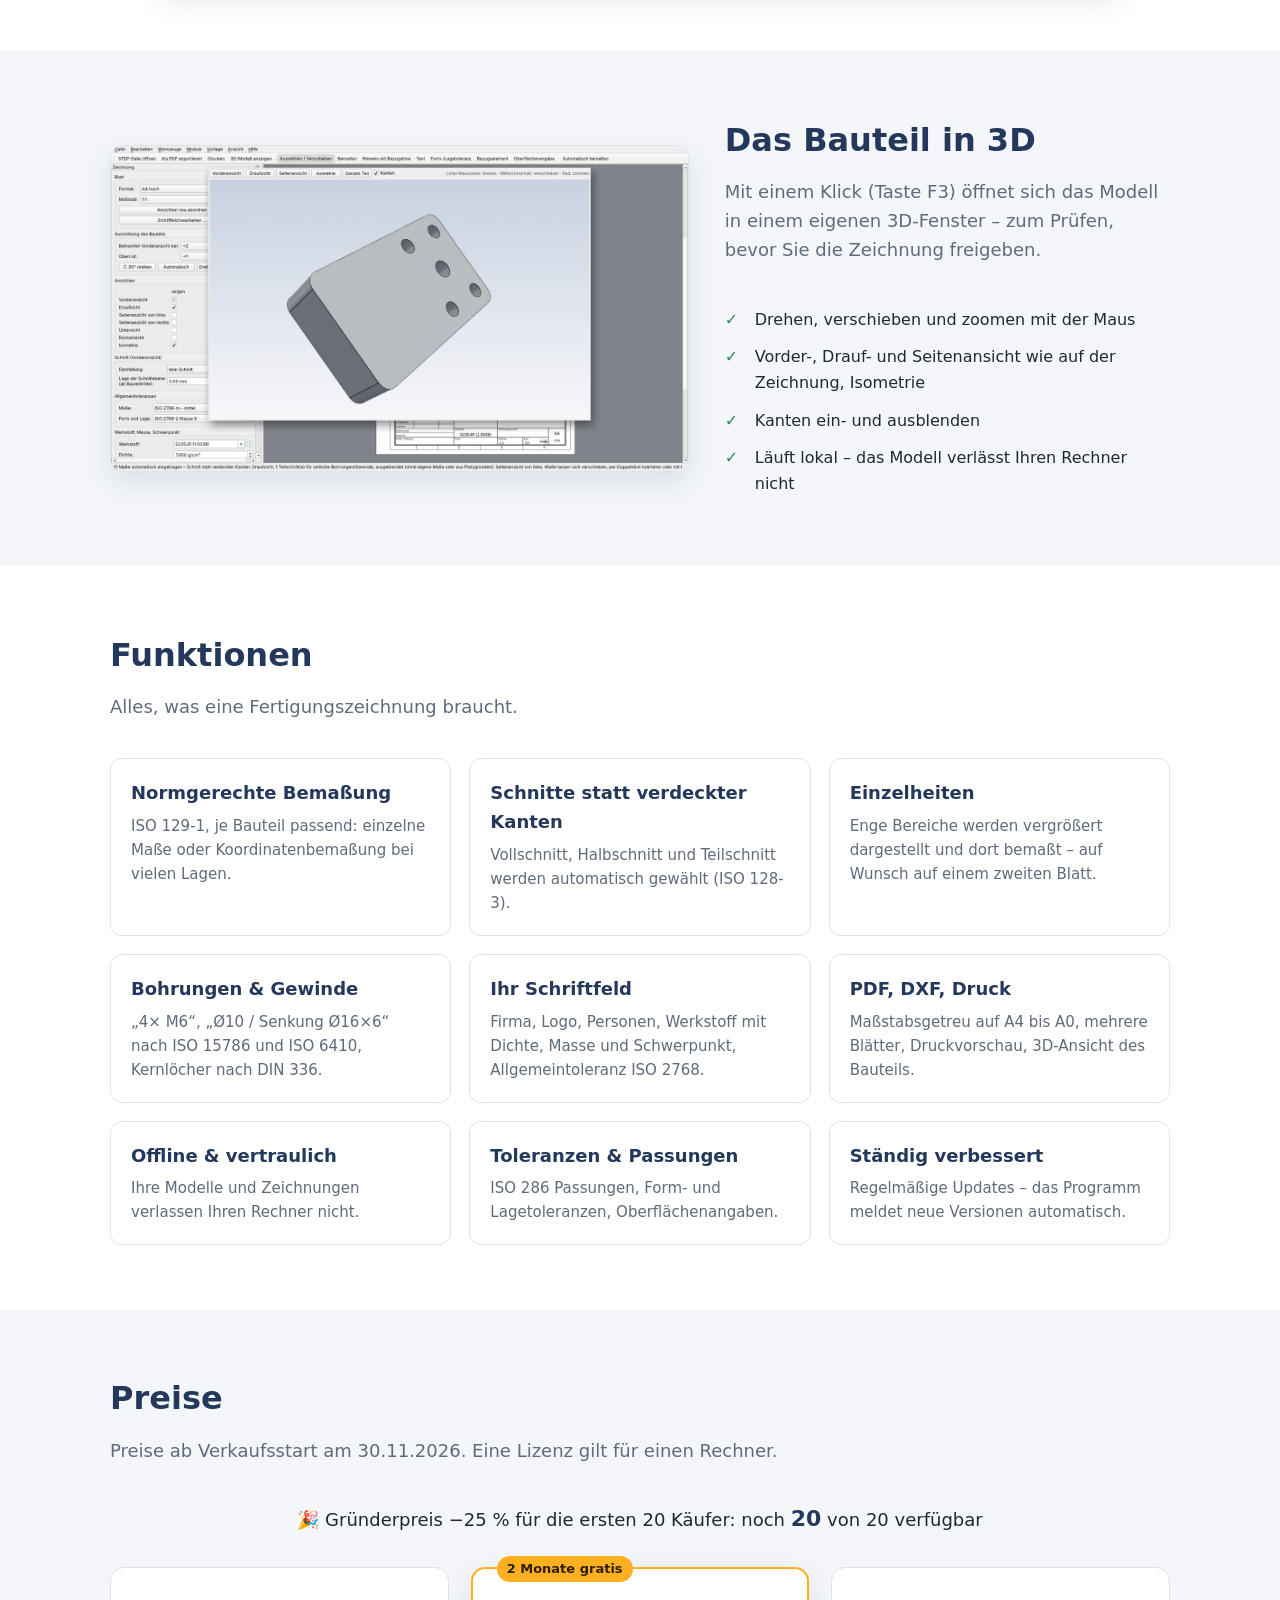
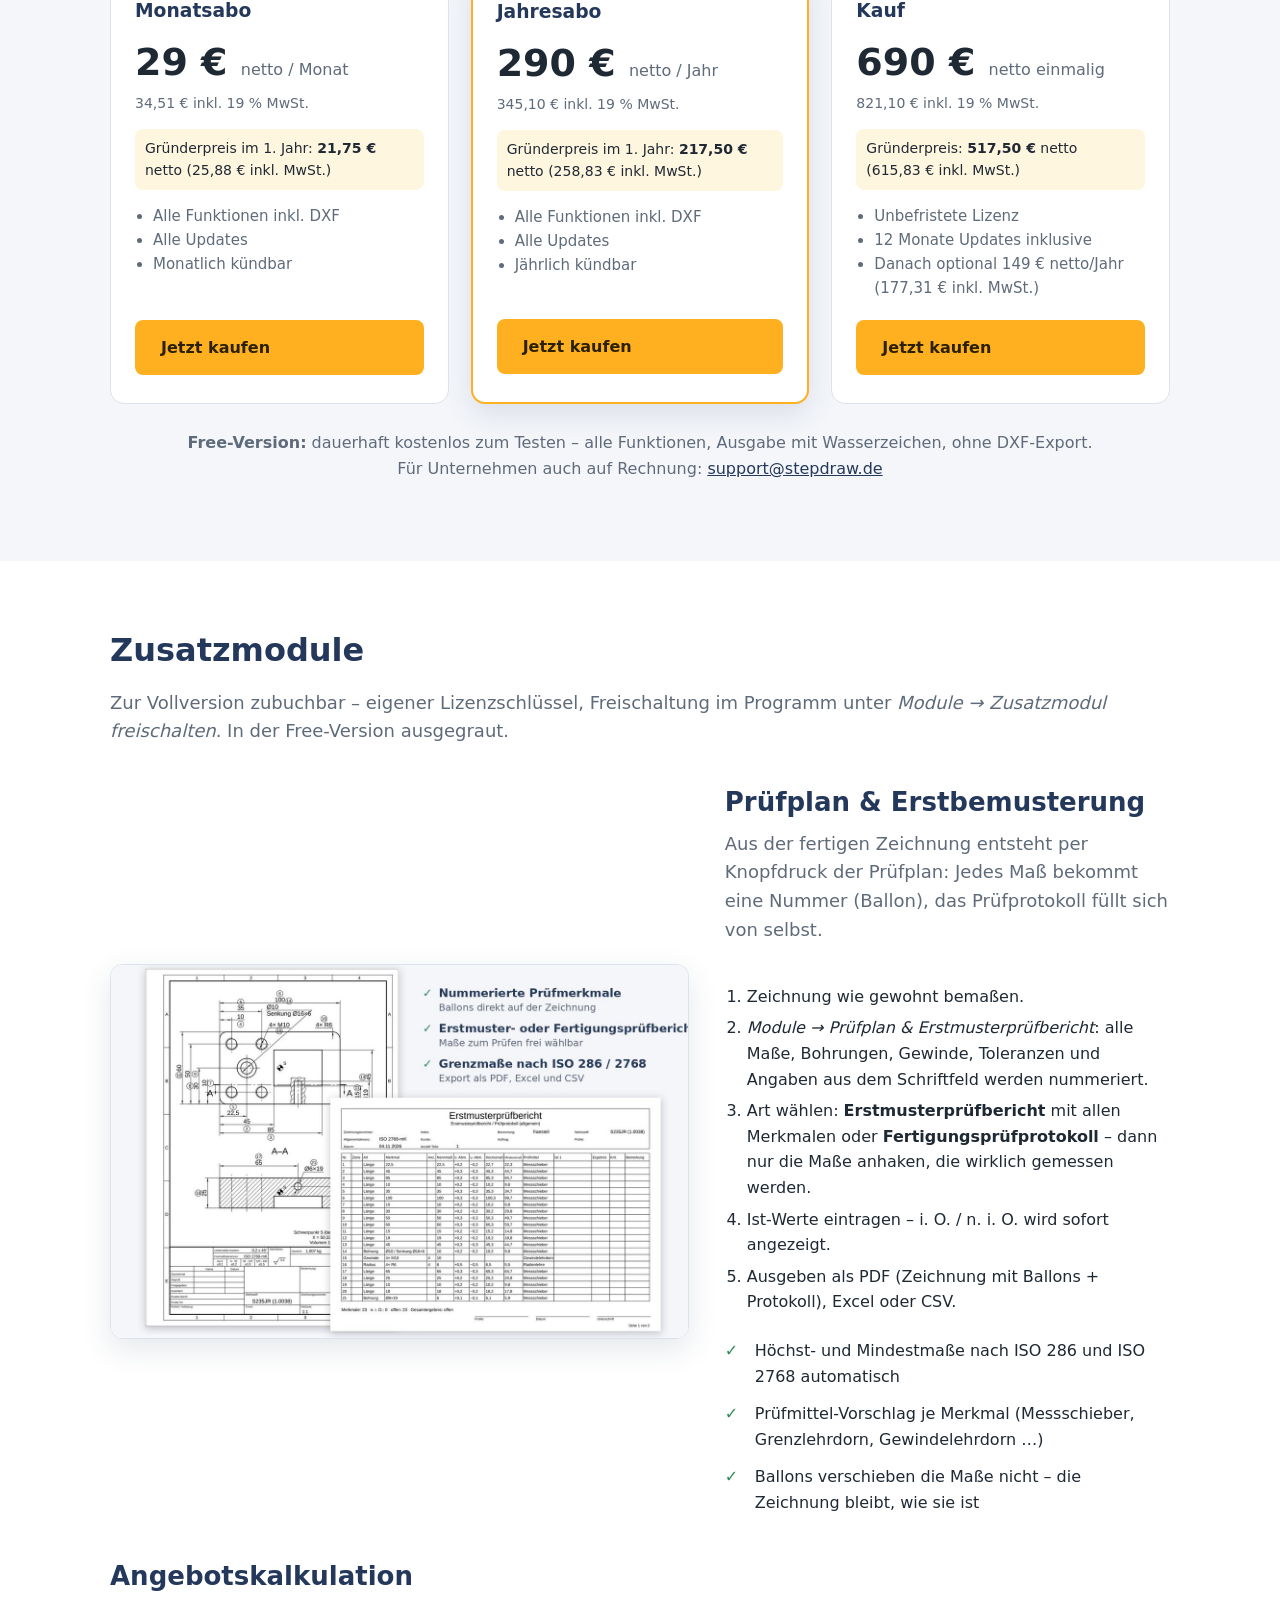
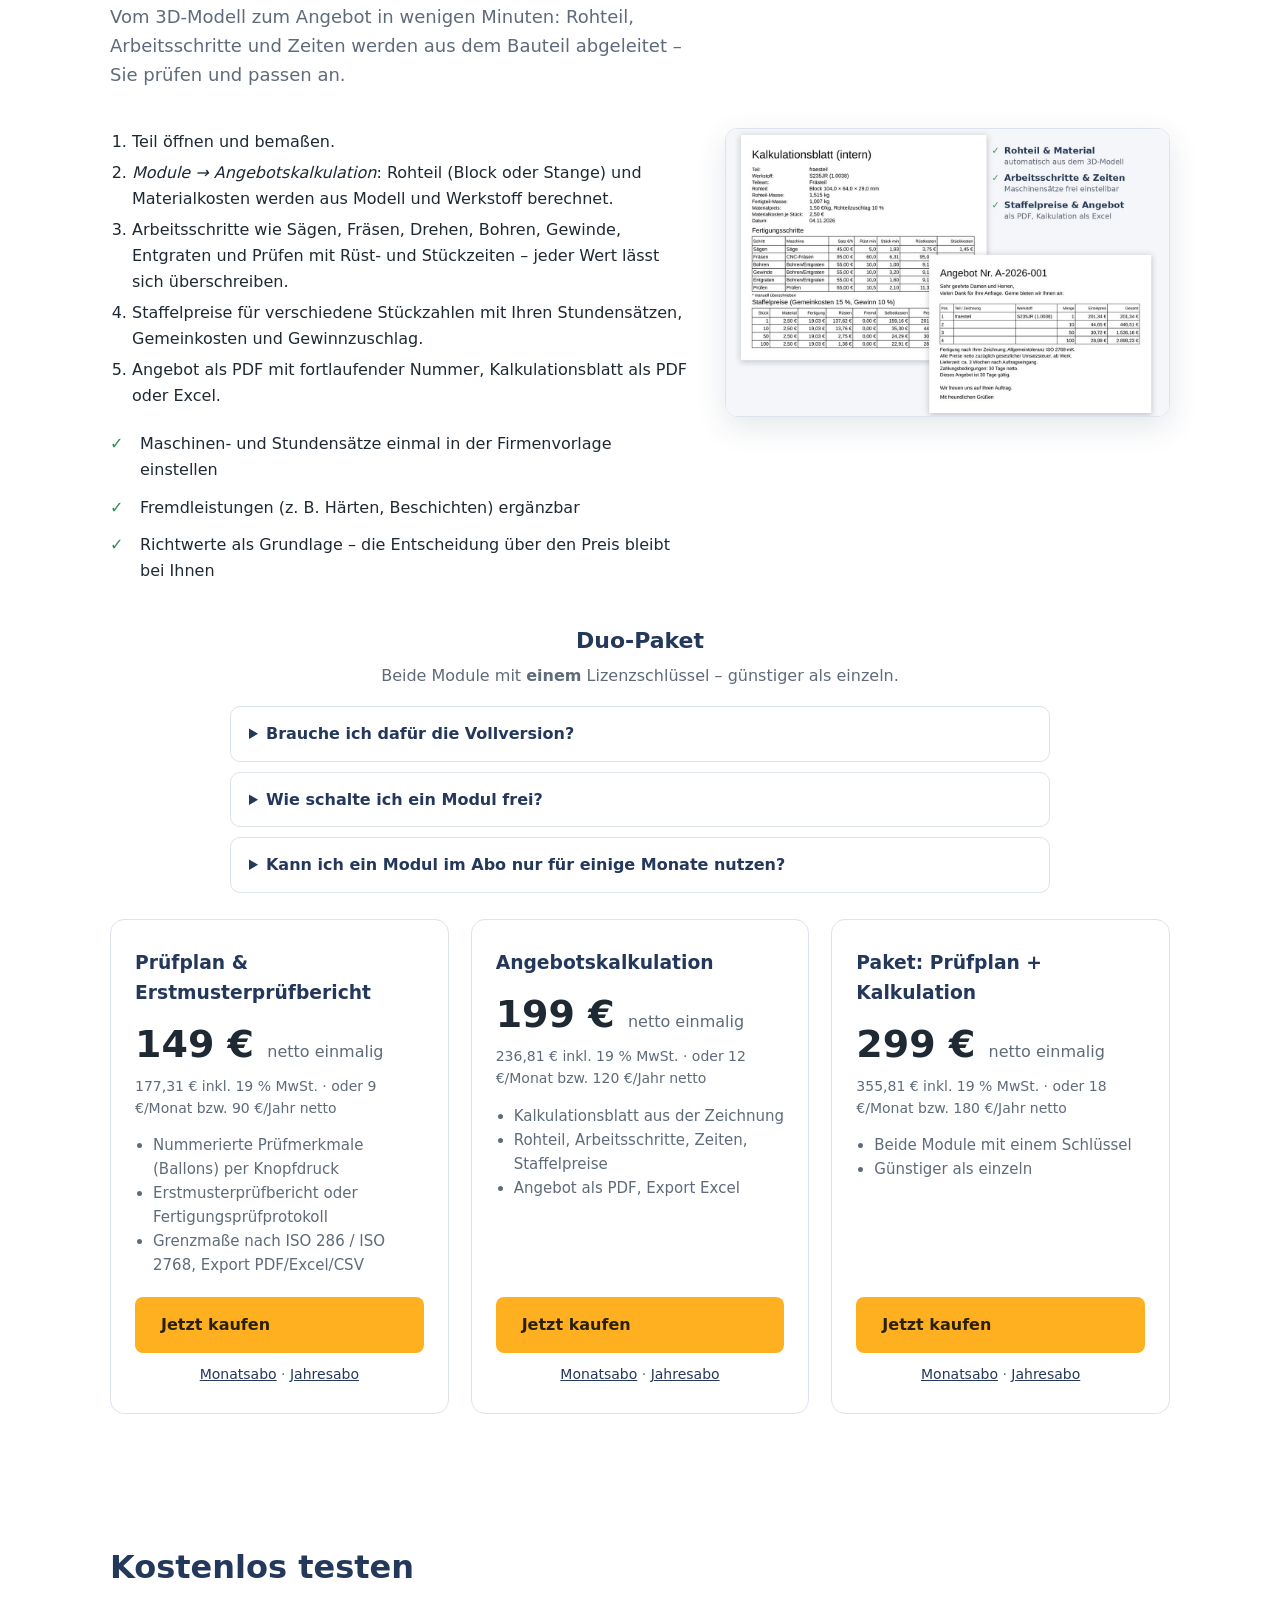
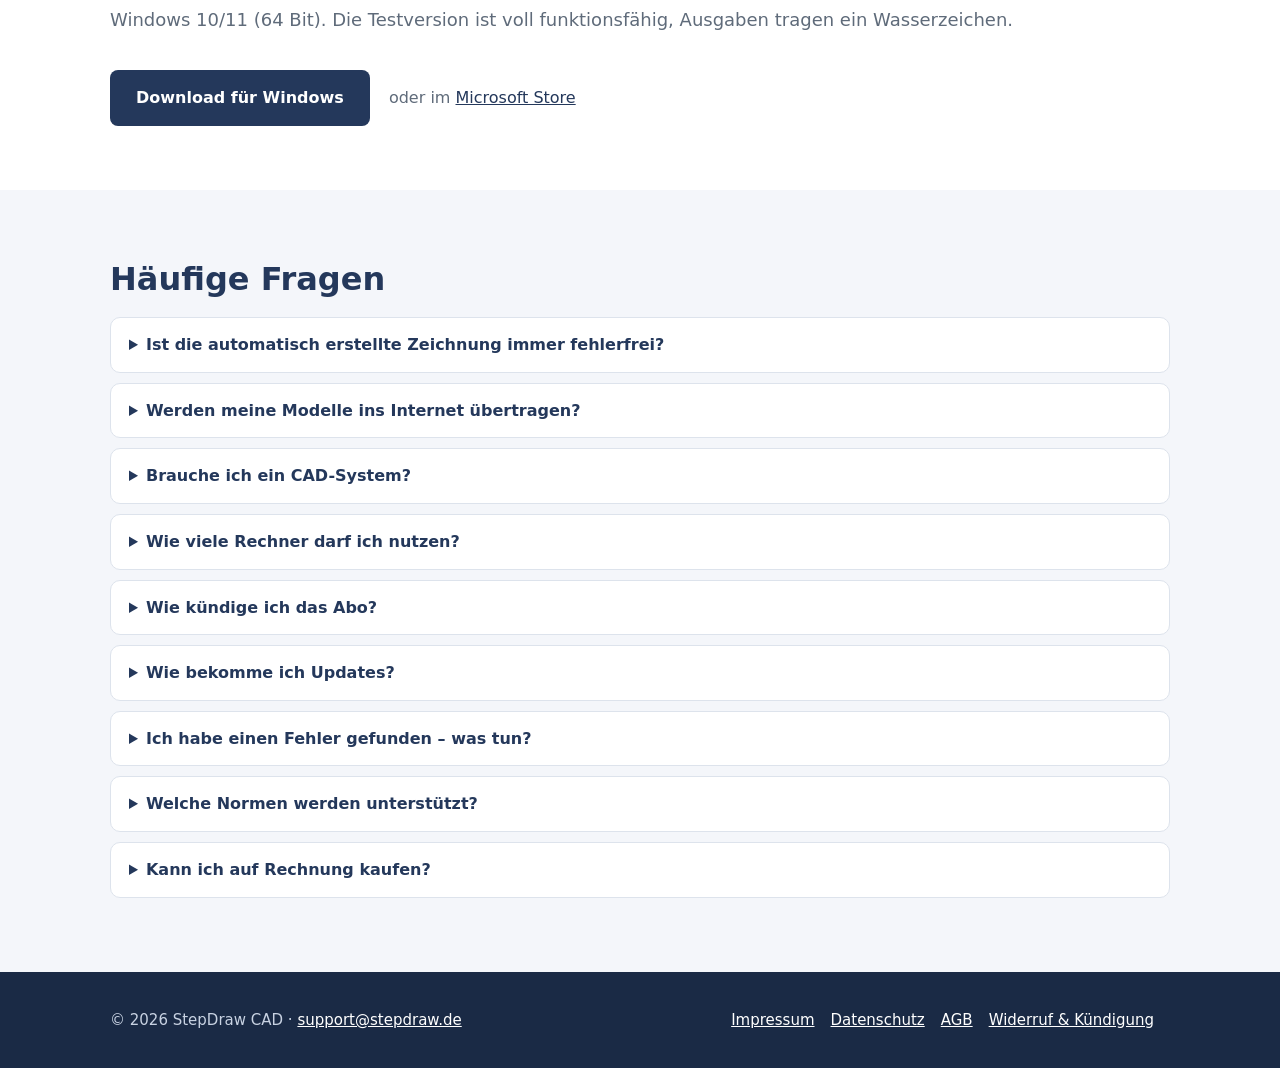
==== commit 8b7c98f5: "Add files via upload" ====
--- a/index.html
+++ b/index.html
@@ -19,6 +19,7 @@
     <a href="#video">Video</a>
     <a href="#funktionen">Funktionen</a>
     <a href="#preise">Preise</a>
+    <a href="#zusatzmodule">Module</a>
     <a href="#faq">FAQ</a>
     <a class="lang" href="en/">EN</a>
   </nav>
@@ -131,6 +132,93 @@
   </div>
     </div>
   <p class="free"><b>Free-Version:</b> dauerhaft kostenlos zum Testen – alle Funktionen, Ausgabe mit Wasserzeichen, ohne DXF-Export.<span class="after-inline"><br>Für Unternehmen auch auf Rechnung: <a href="mailto:support@stepdraw.de">support@stepdraw.de</a></span></p>
+</div></section>
+
+<section id="zusatzmodule"><div class="wrap">
+  <h2>Zusatzmodule</h2>
+  <p class="sub">Zur Vollversion zubuchbar – eigener Lizenzschlüssel, Freischaltung im Programm unter <i>Module → Zusatzmodul freischalten</i>. In der Free-Version ausgegraut.</p>
+
+  <div class="module split">
+    <img src="assets/modul_pruefplan.jpg" alt="Zeichnung mit nummerierten Prüfmerkmalen und Erstmusterprüfbericht" loading="lazy">
+    <div>
+      <h3>Prüfplan &amp; Erstbemusterung</h3>
+      <p class="sub left">Aus der fertigen Zeichnung entsteht per Knopfdruck der Prüfplan: Jedes Maß bekommt eine Nummer (Ballon), das Prüfprotokoll füllt sich von selbst.</p>
+      <ol class="howto">
+        <li>Zeichnung wie gewohnt bemaßen.</li>
+        <li><i>Module → Prüfplan &amp; Erstmusterprüfbericht</i>: alle Maße, Bohrungen, Gewinde, Toleranzen und Angaben aus dem Schriftfeld werden nummeriert.</li>
+        <li>Art wählen: <b>Erstmusterprüfbericht</b> mit allen Merkmalen oder <b>Fertigungsprüfprotokoll</b> – dann nur die Maße anhaken, die wirklich gemessen werden.</li>
+        <li>Ist-Werte eintragen – i. O. / n. i. O. wird sofort angezeigt.</li>
+        <li>Ausgeben als PDF (Zeichnung mit Ballons + Protokoll), Excel oder CSV.</li>
+      </ol>
+      <ul class="checks">
+        <li>Höchst- und Mindestmaße nach ISO 286 und ISO 2768 automatisch</li>
+        <li>Prüfmittel-Vorschlag je Merkmal (Messschieber, Grenzlehrdorn, Gewindelehrdorn …)</li>
+        <li>Ballons verschieben die Maße nicht – die Zeichnung bleibt, wie sie ist</li>
+      </ul>
+    </div>
+  </div>
+
+  <div class="module split rev">
+    <img src="assets/modul_kalkulation.jpg" alt="Kalkulationsblatt und Angebot aus StepDraw CAD" loading="lazy">
+    <div>
+      <h3>Angebotskalkulation</h3>
+      <p class="sub left">Vom 3D-Modell zum Angebot in wenigen Minuten: Rohteil, Arbeitsschritte und Zeiten werden aus dem Bauteil abgeleitet – Sie prüfen und passen an.</p>
+      <ol class="howto">
+        <li>Teil öffnen und bemaßen.</li>
+        <li><i>Module → Angebotskalkulation</i>: Rohteil (Block oder Stange) und Materialkosten werden aus Modell und Werkstoff berechnet.</li>
+        <li>Arbeitsschritte wie Sägen, Fräsen, Drehen, Bohren, Gewinde, Entgraten und Prüfen mit Rüst- und Stückzeiten – jeder Wert lässt sich überschreiben.</li>
+        <li>Staffelpreise für verschiedene Stückzahlen mit Ihren Stundensätzen, Gemeinkosten und Gewinnzuschlag.</li>
+        <li>Angebot als PDF mit fortlaufender Nummer, Kalkulationsblatt als PDF oder Excel.</li>
+      </ol>
+      <ul class="checks">
+        <li>Maschinen- und Stundensätze einmal in der Firmenvorlage einstellen</li>
+        <li>Fremdleistungen (z. B. Härten, Beschichten) ergänzbar</li>
+        <li>Richtwerte als Grundlage – die Entscheidung über den Preis bleibt bei Ihnen</li>
+      </ul>
+    </div>
+  </div>
+
+  <div class="module-paket">
+    <h3>Duo-Paket</h3>
+    <p>Beide Module mit <b>einem</b> Lizenzschlüssel – günstiger als einzeln.</p>
+  </div>
+
+  <div class="module-faq">
+    <details><summary>Brauche ich dafür die Vollversion?</summary>
+      <p>Ja. Die Zusatzmodule ergänzen eine Vollversion (Abo oder Kauf). In der Free-Version sind sie ausgegraut. Mit Vollversion, aber ohne Modul, sehen Sie eine Vorschau (PDF mit Wasserzeichen, kein Excel-Export).</p></details>
+    <details><summary>Wie schalte ich ein Modul frei?</summary>
+      <p>Nach dem Kauf erhalten Sie per E-Mail einen eigenen Lizenzschlüssel. Im Programm unter <i>Module → Zusatzmodul freischalten …</i> eingeben – fertig. Ein Schlüssel gilt für einen Rechner; beim Rechnerwechsel das Modul dort abmelden und auf dem neuen Rechner eingeben.</p></details>
+    <details><summary>Kann ich ein Modul im Abo nur für einige Monate nutzen?</summary>
+      <p>Ja, Monats- und Jahresabos sind zum Ende der Laufzeit kündbar. Danach ist das Modul wieder gesperrt; Ihre Zeichnungen und Projekte bleiben erhalten.</p></details>
+  </div>
+
+  <p class="sub before-launch">Preise der Zusatzmodule ab Verkaufsstart am <span class="launch">30.11.2026</span>.</p>
+  <div class="prices after-launch">
+    <div class="price" id="pruefplan">
+      <h3>Prüfplan &amp; Erstmusterprüfbericht</h3>
+      <div class="amount">149 € <small>netto einmalig</small></div>
+      <div class="gross">177,31 € inkl. 19 % MwSt. · oder 9 €/Monat bzw. 90 €/Jahr netto</div>
+      <ul><li>Nummerierte Prüfmerkmale (Ballons) per Knopfdruck</li><li>Erstmusterprüfbericht oder Fertigungsprüfprotokoll</li><li>Grenzmaße nach ISO 286 / ISO 2768, Export PDF/Excel/CSV</li></ul>
+      <a class="btn disabled" aria-disabled="true" data-buy="pp_kauf">Ab 30.11.2026</a>
+      <div class="sublinks"><a class="disabled" aria-disabled="true" data-buy-small="pp_monat">Monatsabo</a> · <a class="disabled" aria-disabled="true" data-buy-small="pp_jahr">Jahresabo</a></div>
+    </div>
+    <div class="price" id="kalkulation">
+      <h3>Angebotskalkulation</h3>
+      <div class="amount">199 € <small>netto einmalig</small></div>
+      <div class="gross">236,81 € inkl. 19 % MwSt. · oder 12 €/Monat bzw. 120 €/Jahr netto</div>
+      <ul><li>Kalkulationsblatt aus der Zeichnung</li><li>Rohteil, Arbeitsschritte, Zeiten, Staffelpreise</li><li>Angebot als PDF, Export Excel</li></ul>
+      <a class="btn disabled" aria-disabled="true" data-buy="kk_kauf">Ab 30.11.2026</a>
+      <div class="sublinks"><a class="disabled" aria-disabled="true" data-buy-small="kk_monat">Monatsabo</a> · <a class="disabled" aria-disabled="true" data-buy-small="kk_jahr">Jahresabo</a></div>
+    </div>
+    <div class="price" id="paket">
+      <h3>Paket: Prüfplan + Kalkulation</h3>
+      <div class="amount">299 € <small>netto einmalig</small></div>
+      <div class="gross">355,81 € inkl. 19 % MwSt. · oder 18 €/Monat bzw. 180 €/Jahr netto</div>
+      <ul><li>Beide Module mit einem Schlüssel</li><li>Günstiger als einzeln</li></ul>
+      <a class="btn disabled" aria-disabled="true" data-buy="paket_kauf">Ab 30.11.2026</a>
+      <div class="sublinks"><a class="disabled" aria-disabled="true" data-buy-small="paket_monat">Monatsabo</a> · <a class="disabled" aria-disabled="true" data-buy-small="paket_jahr">Jahresabo</a></div>
+    </div>
+  </div>
 </div></section>
 
 <section id="download"><div class="wrap">
--- a/style.css
+++ b/style.css
@@ -110,3 +110,20 @@
 .checks li { padding: 6px 0 6px 30px; position: relative; }
 .checks li::before { content: "✓"; position: absolute; left: 0; color: #2E8B57; font-weight: 700; }
 @media (max-width: 800px) { .split { grid-template-columns: 1fr; } }
+
+.price .sublinks { margin-top: 10px; font-size: 14px; color: var(--muted); text-align: center; }
+.price .sublinks a.disabled { color: var(--muted); pointer-events: none; text-decoration: none; }
+#zusatzmodule .price { scroll-margin-top: 80px; }
+html.live .prices.after-launch { display: grid; }
+
+/* Zusatzmodule: Erklärungen */
+.module { margin: 34px 0; }
+.module h3 { font-size: 26px; color: var(--navy); margin: 0 0 6px; }
+.module.rev img { order: 2; }
+.howto { margin: 14px 0 6px; padding-left: 22px; color: var(--text); }
+.howto li { padding: 3px 0; }
+.module-paket { text-align: center; margin: 10px 0 18px; }
+.module-paket h3 { color: var(--navy); margin: 0 0 4px; font-size: 22px; }
+.module-paket p { margin: 0; color: var(--muted); }
+.module-faq { max-width: 820px; margin: 0 auto 26px; }
+@media (max-width: 800px) { .module.rev img { order: 0; } }
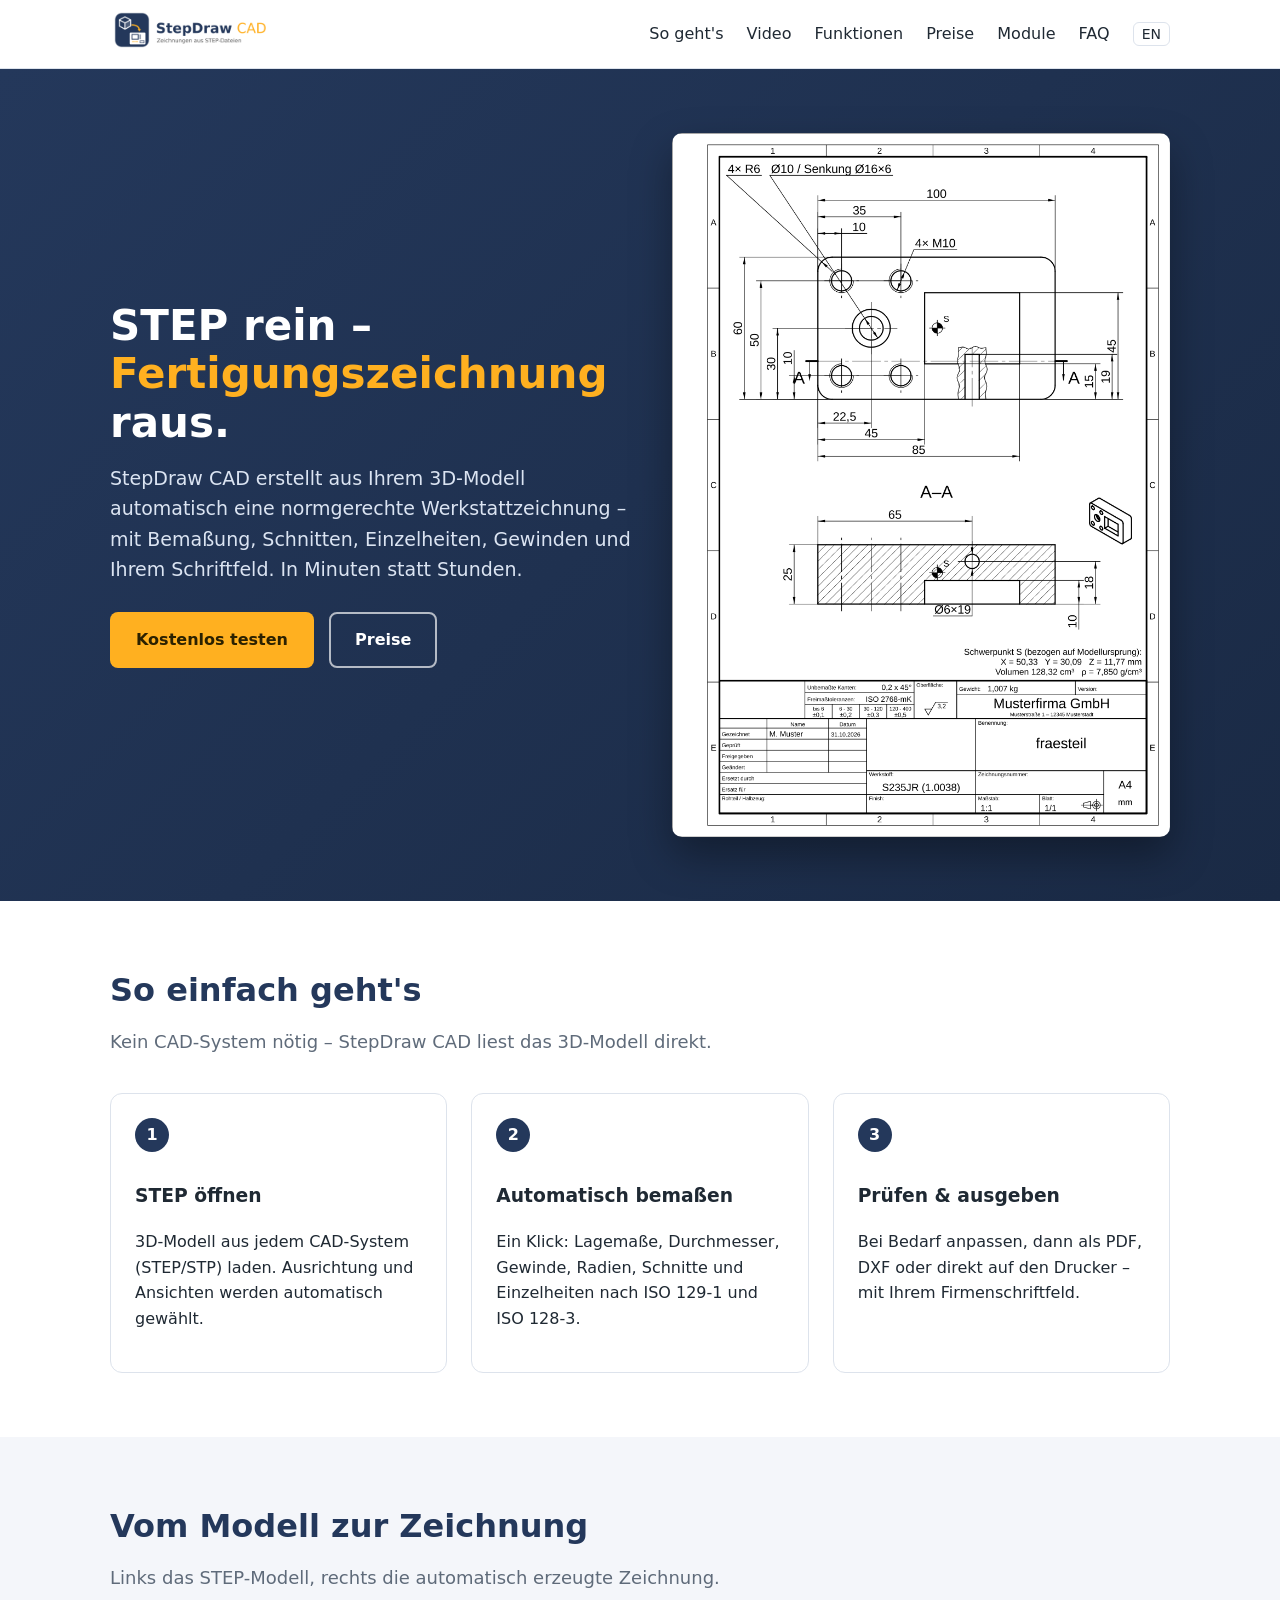
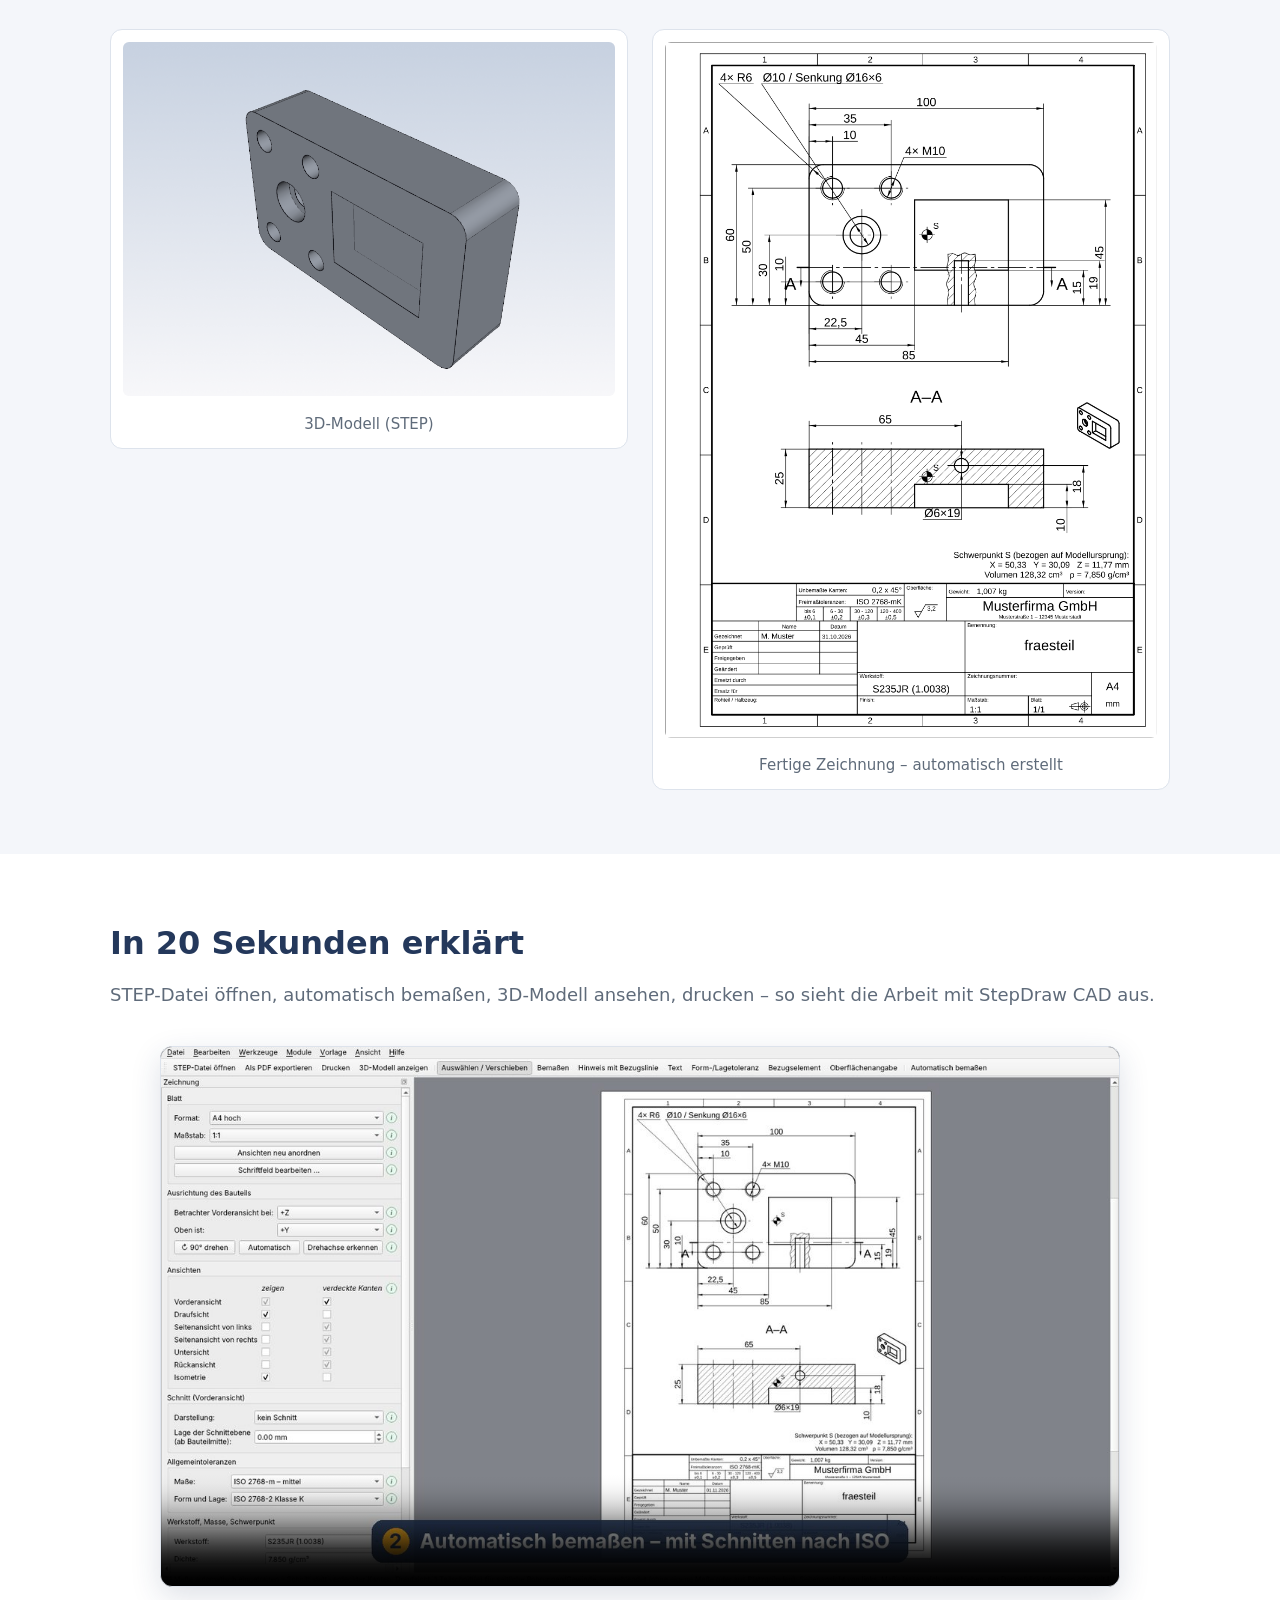
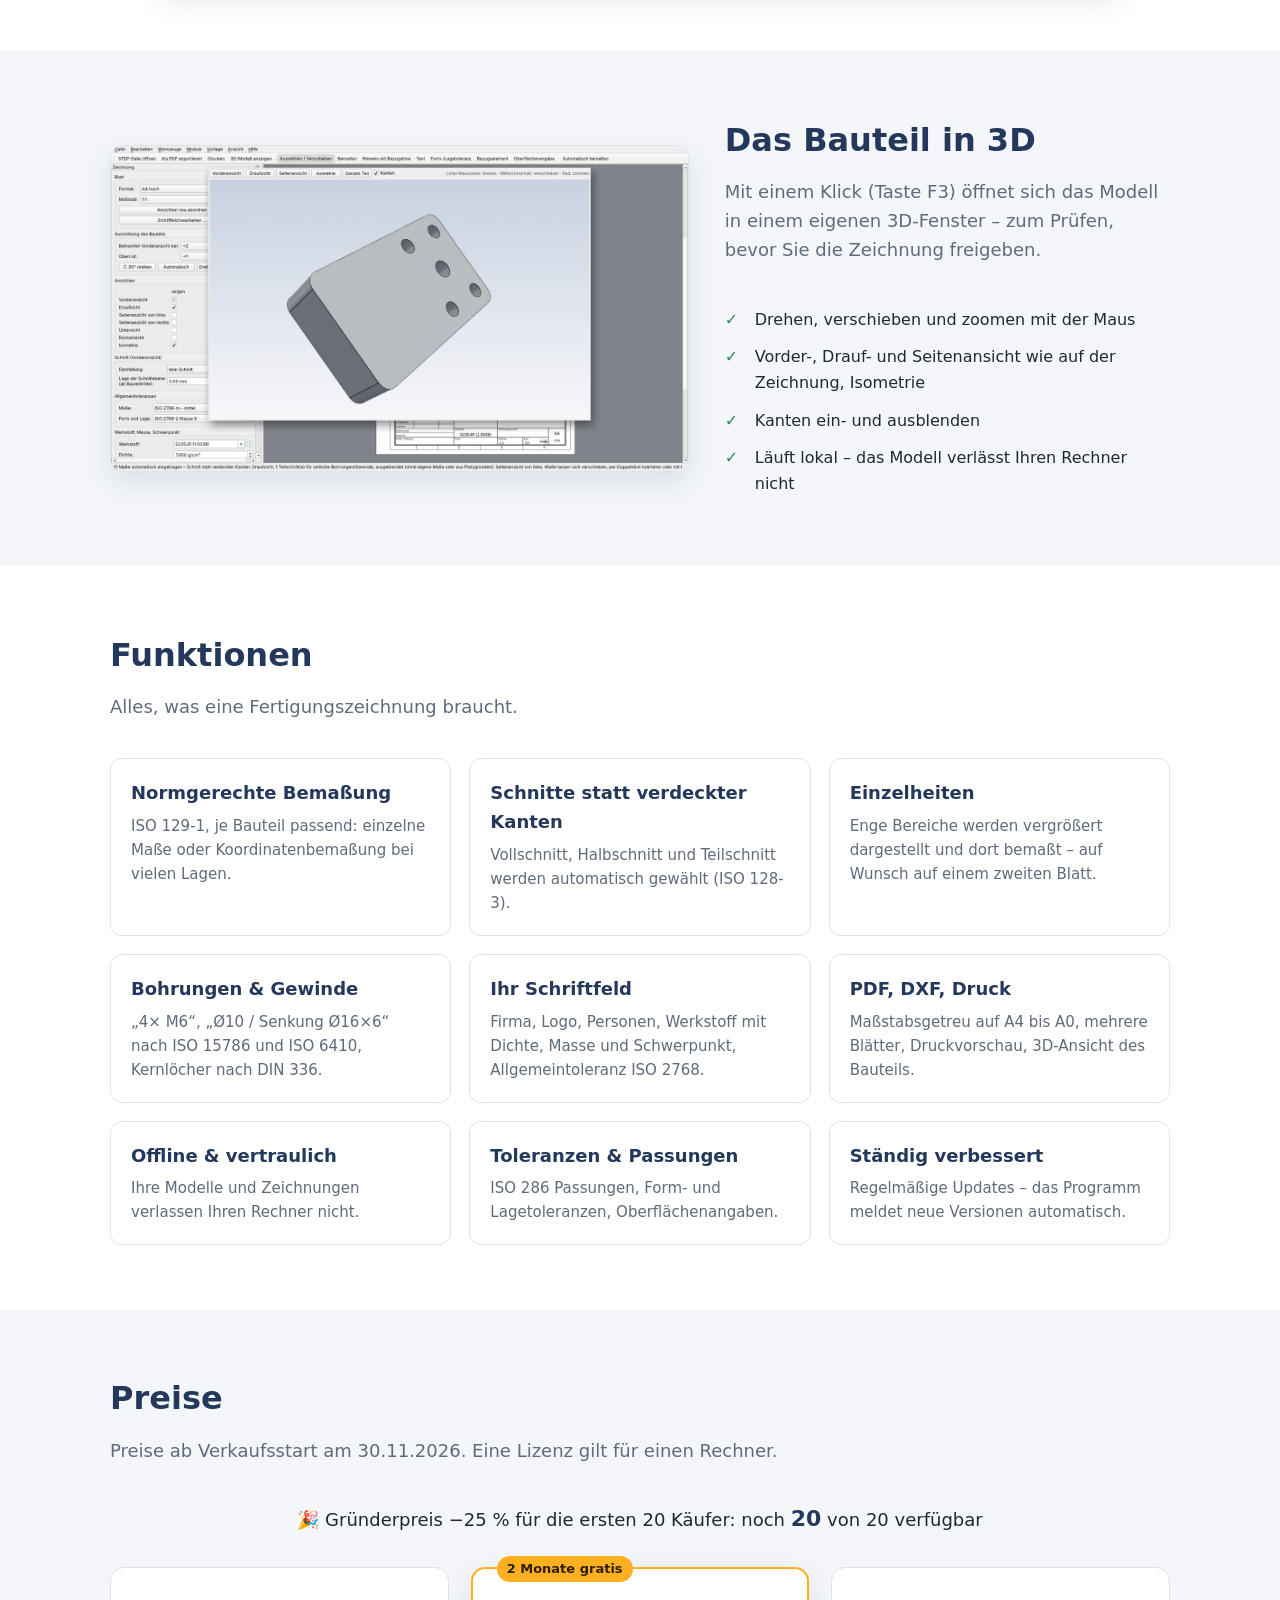
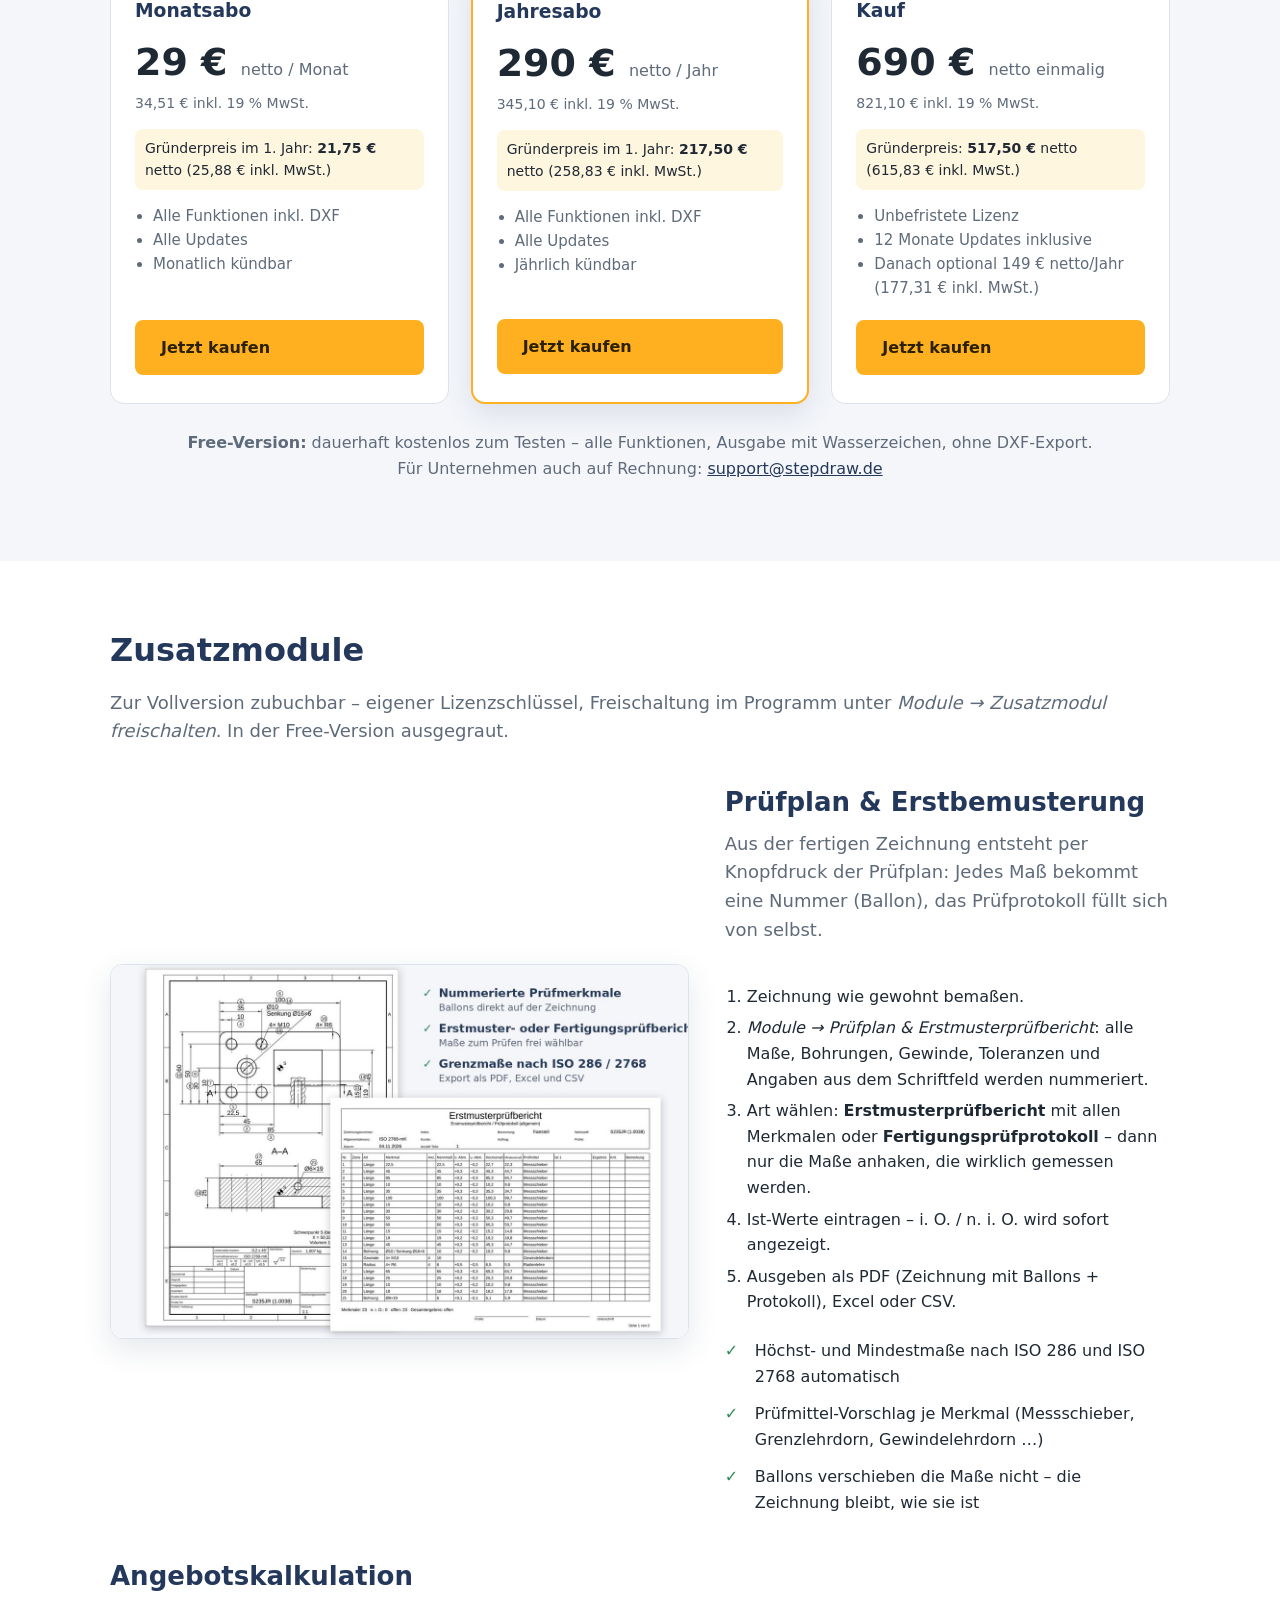
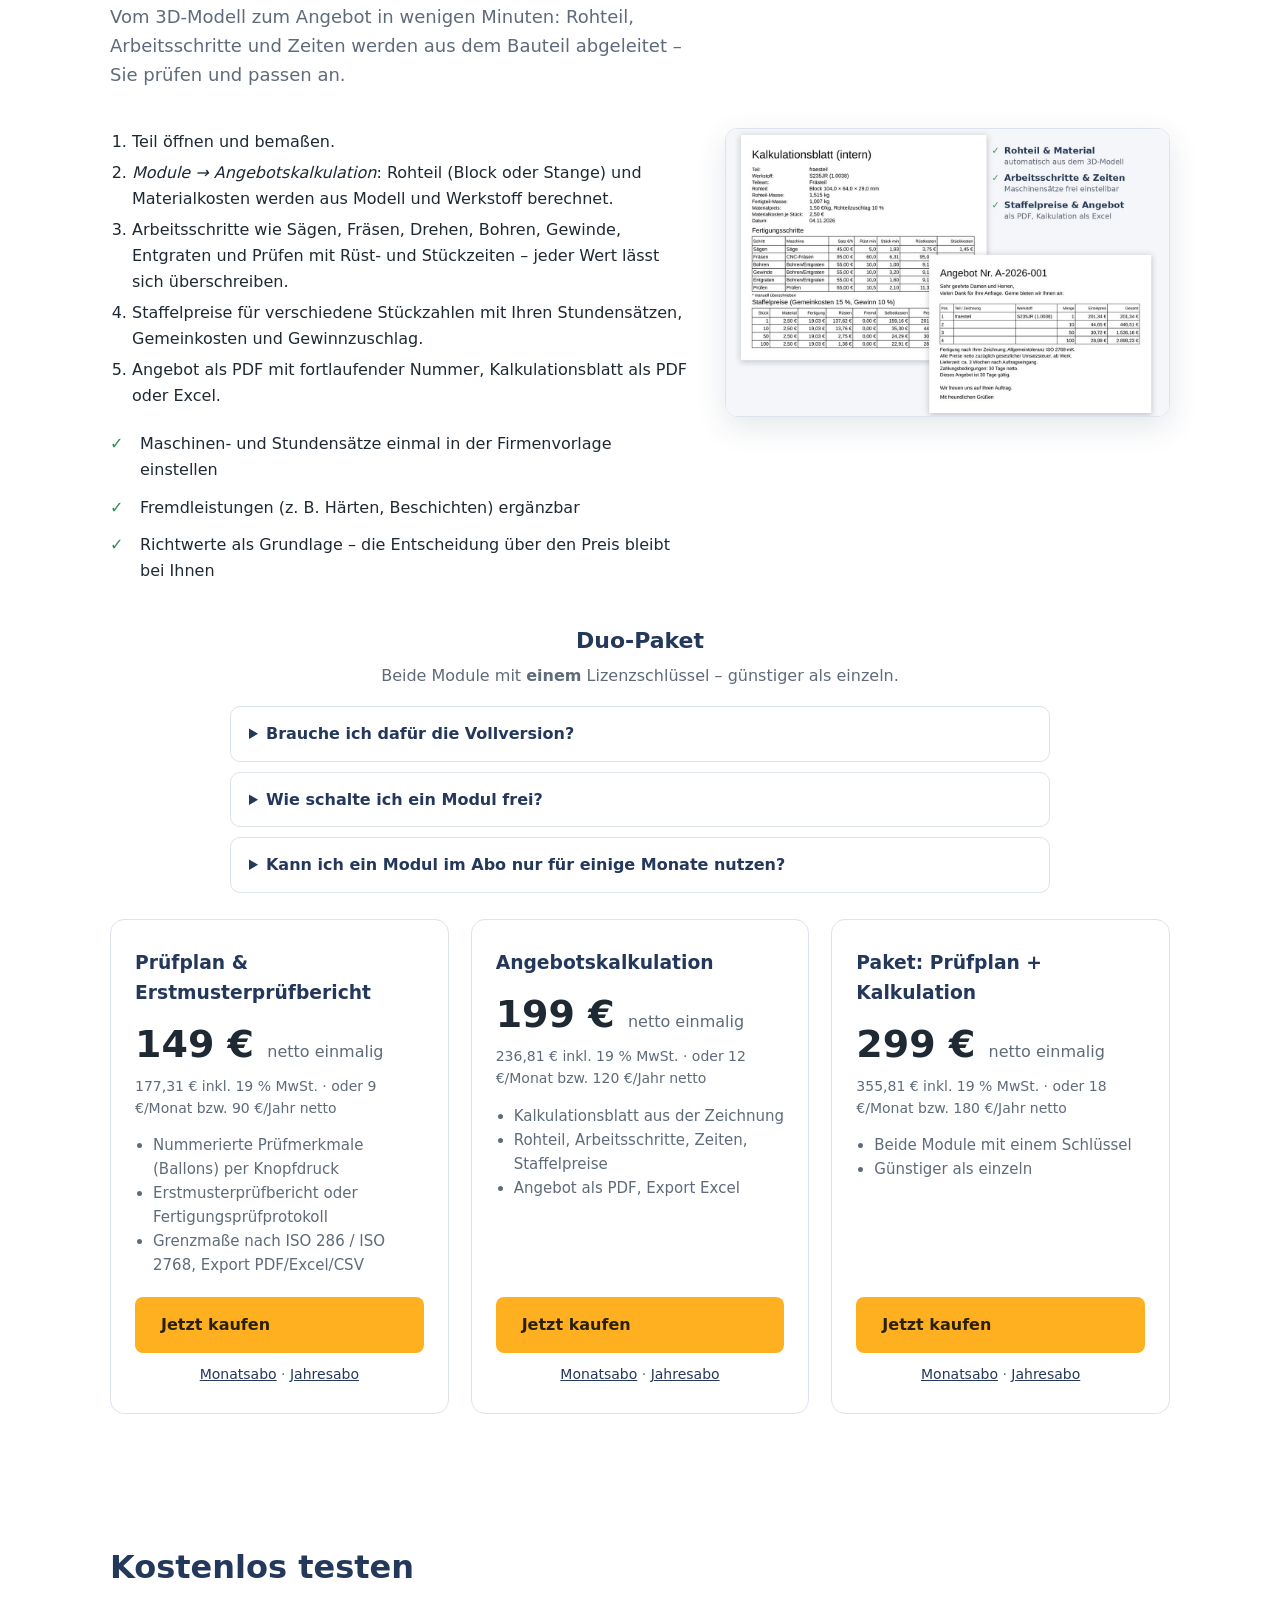
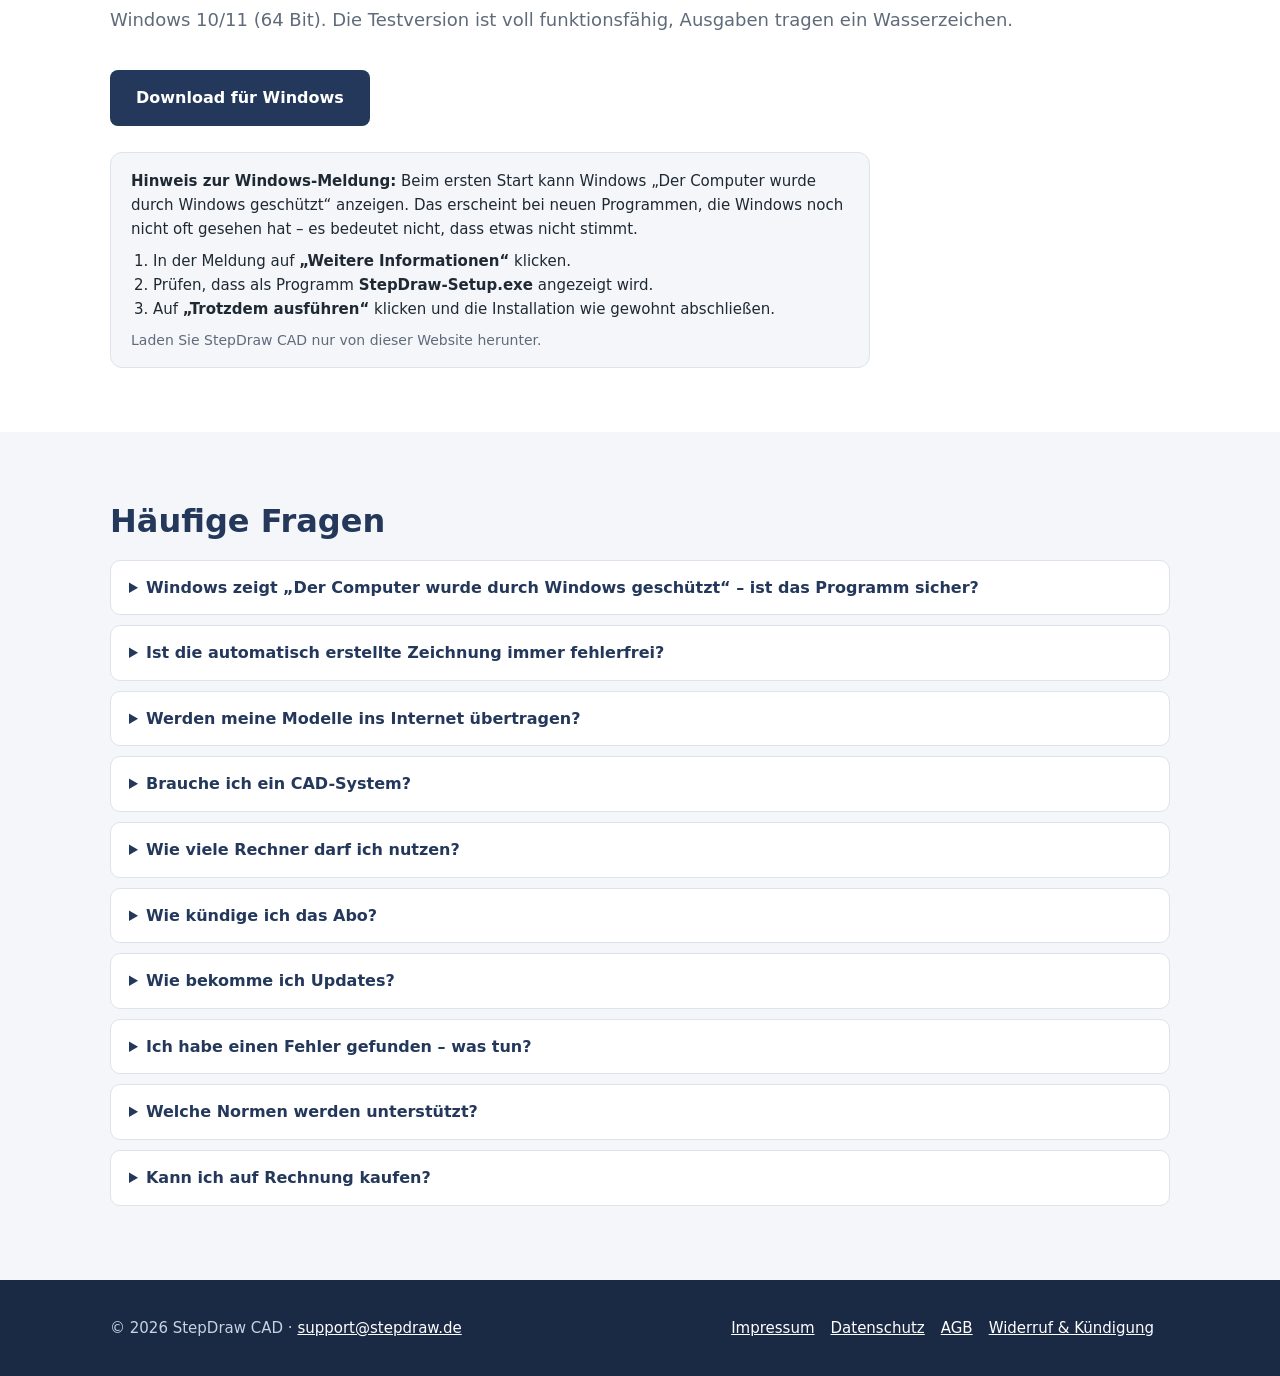
==== commit 1661452b: "Add files via upload" ====
--- a/index.html
+++ b/index.html
@@ -226,10 +226,21 @@
   <p class="sub">Windows 10/11 (64 Bit). Die Testversion ist voll funktionsfähig, Ausgaben tragen ein Wasserzeichen.</p>
   <a class="btn btn-dark" href="#" id="download-link">Download für Windows</a>
   <span style="margin-left:14px;color:var(--muted)">oder im <a href="#" id="store-link">Microsoft Store</a></span>
+  <div class="smartscreen">
+    <p><b>Hinweis zur Windows-Meldung:</b> Beim ersten Start kann Windows „Der Computer wurde durch Windows geschützt“ anzeigen. Das erscheint bei neuen Programmen, die Windows noch nicht oft gesehen hat – es bedeutet nicht, dass etwas nicht stimmt.</p>
+    <ol>
+      <li>In der Meldung auf <b>„Weitere Informationen“</b> klicken.</li>
+      <li>Prüfen, dass als Programm <b>StepDraw-Setup.exe</b> angezeigt wird.</li>
+      <li>Auf <b>„Trotzdem ausführen“</b> klicken und die Installation wie gewohnt abschließen.</li>
+    </ol>
+    <p class="small">Laden Sie StepDraw CAD nur von dieser Website herunter.</p>
+  </div>
 </div></section>
 
 <section id="faq" class="soft"><div class="wrap">
   <h2>Häufige Fragen</h2>
+  <details><summary>Windows zeigt „Der Computer wurde durch Windows geschützt“ – ist das Programm sicher?</summary>
+    <p>Diese Meldung (Microsoft Defender SmartScreen) erscheint bei neuen Programmen, die Windows noch selten gesehen hat. Klicken Sie auf „Weitere Informationen“ und dann auf „Trotzdem ausführen“. Laden Sie das Programm nur von stepdraw.de herunter.</p></details>
   <details><summary>Ist die automatisch erstellte Zeichnung immer fehlerfrei?</summary>
     <p>StepDraw CAD nimmt Ihnen den größten Teil der Arbeit ab und wird mit jedem Update besser. Wie jede Automatik kann es aber nicht jeden Sonderfall perfekt lösen (z. B. bei ungenauen Modellen oder besonderen Fertigungsanforderungen). Bitte prüfen Sie jede Zeichnung vor der Verwendung in der Fertigung und ergänzen Sie sie bei Bedarf – die Verantwortung für die Zeichnung bleibt beim Konstrukteur.</p></details>
   <details><summary>Werden meine Modelle ins Internet übertragen?</summary>
--- a/style.css
+++ b/style.css
@@ -127,3 +127,10 @@
 .module-paket p { margin: 0; color: var(--muted); }
 .module-faq { max-width: 820px; margin: 0 auto 26px; }
 @media (max-width: 800px) { .module.rev img { order: 0; } }
+
+/* Hinweis Windows SmartScreen */
+.smartscreen { max-width: 760px; margin: 26px 0 0; text-align: left; background: var(--bg-soft); border: 1px solid var(--border);
+  border-radius: 12px; padding: 16px 20px; font-size: 15px; }
+.smartscreen p { margin: 0 0 8px; }
+.smartscreen ol { margin: 0 0 8px; padding-left: 22px; }
+.smartscreen .small { color: var(--muted); font-size: 14px; margin: 0; }
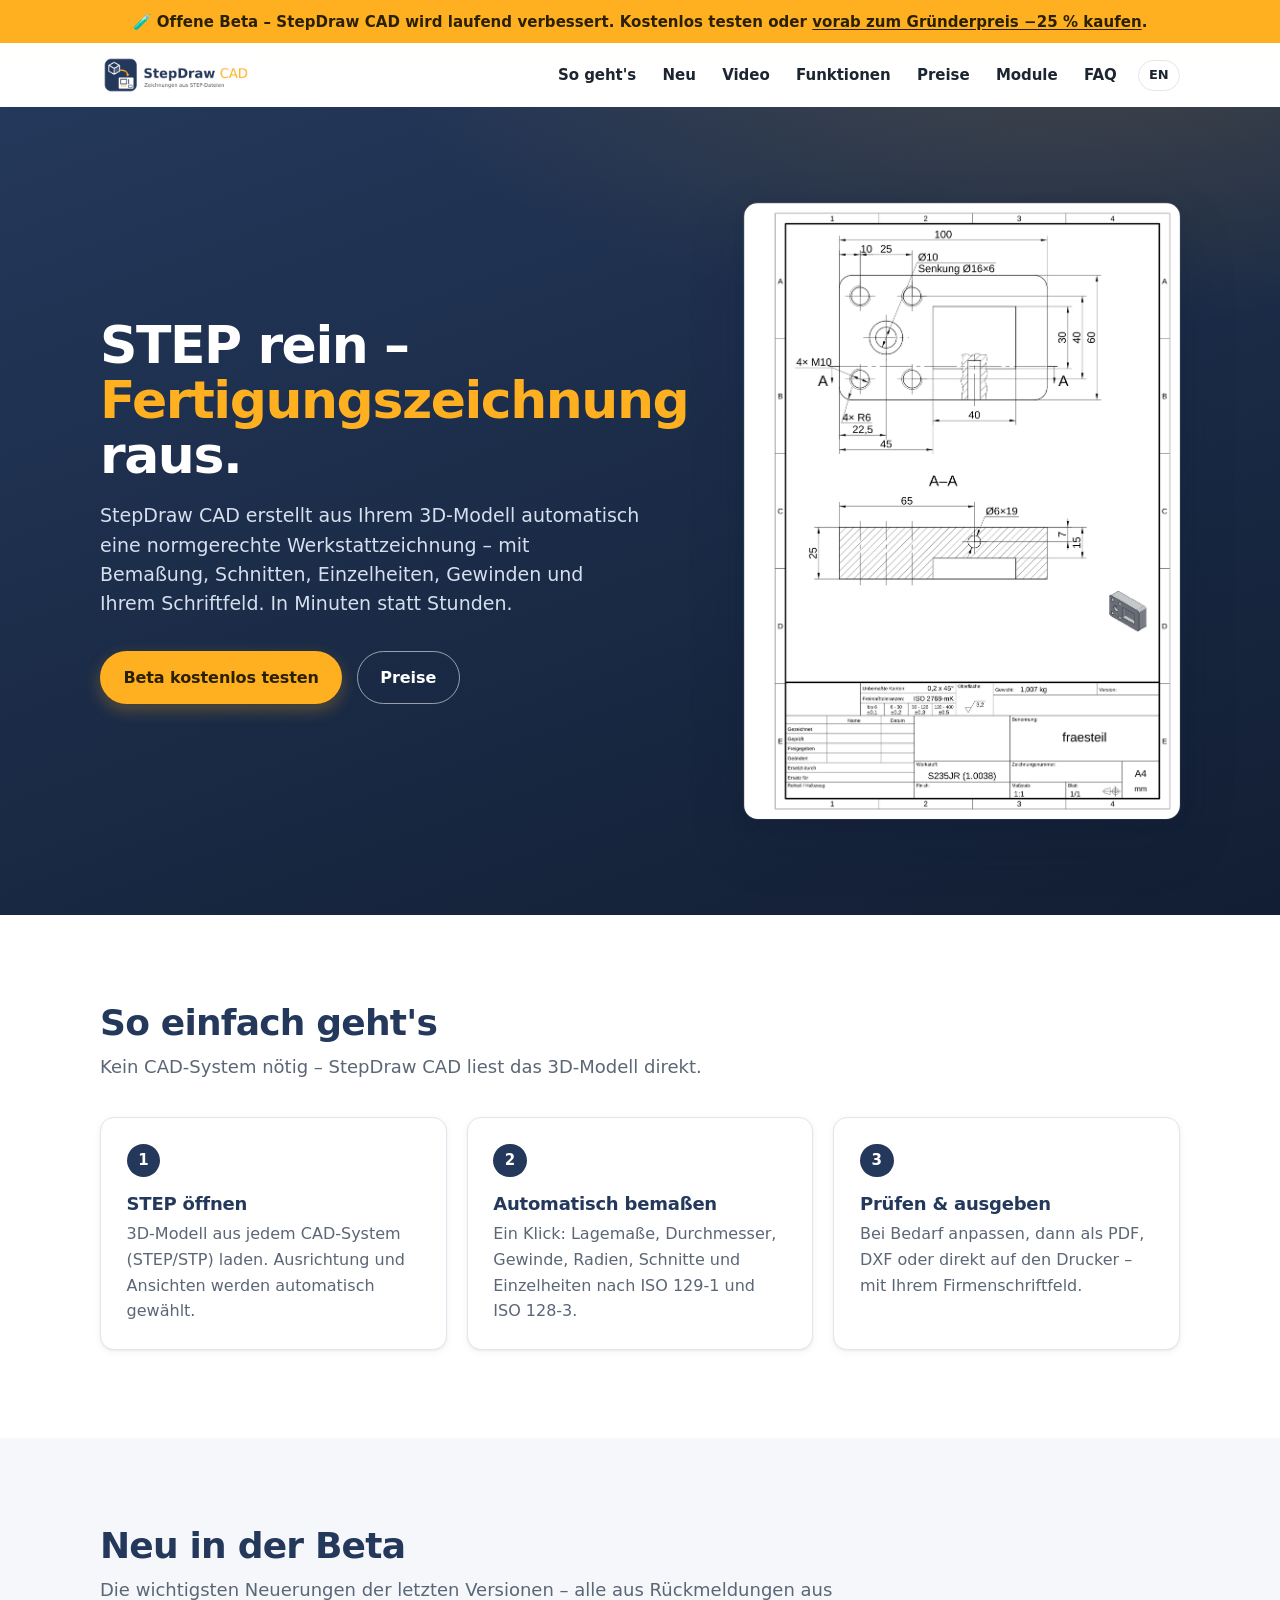
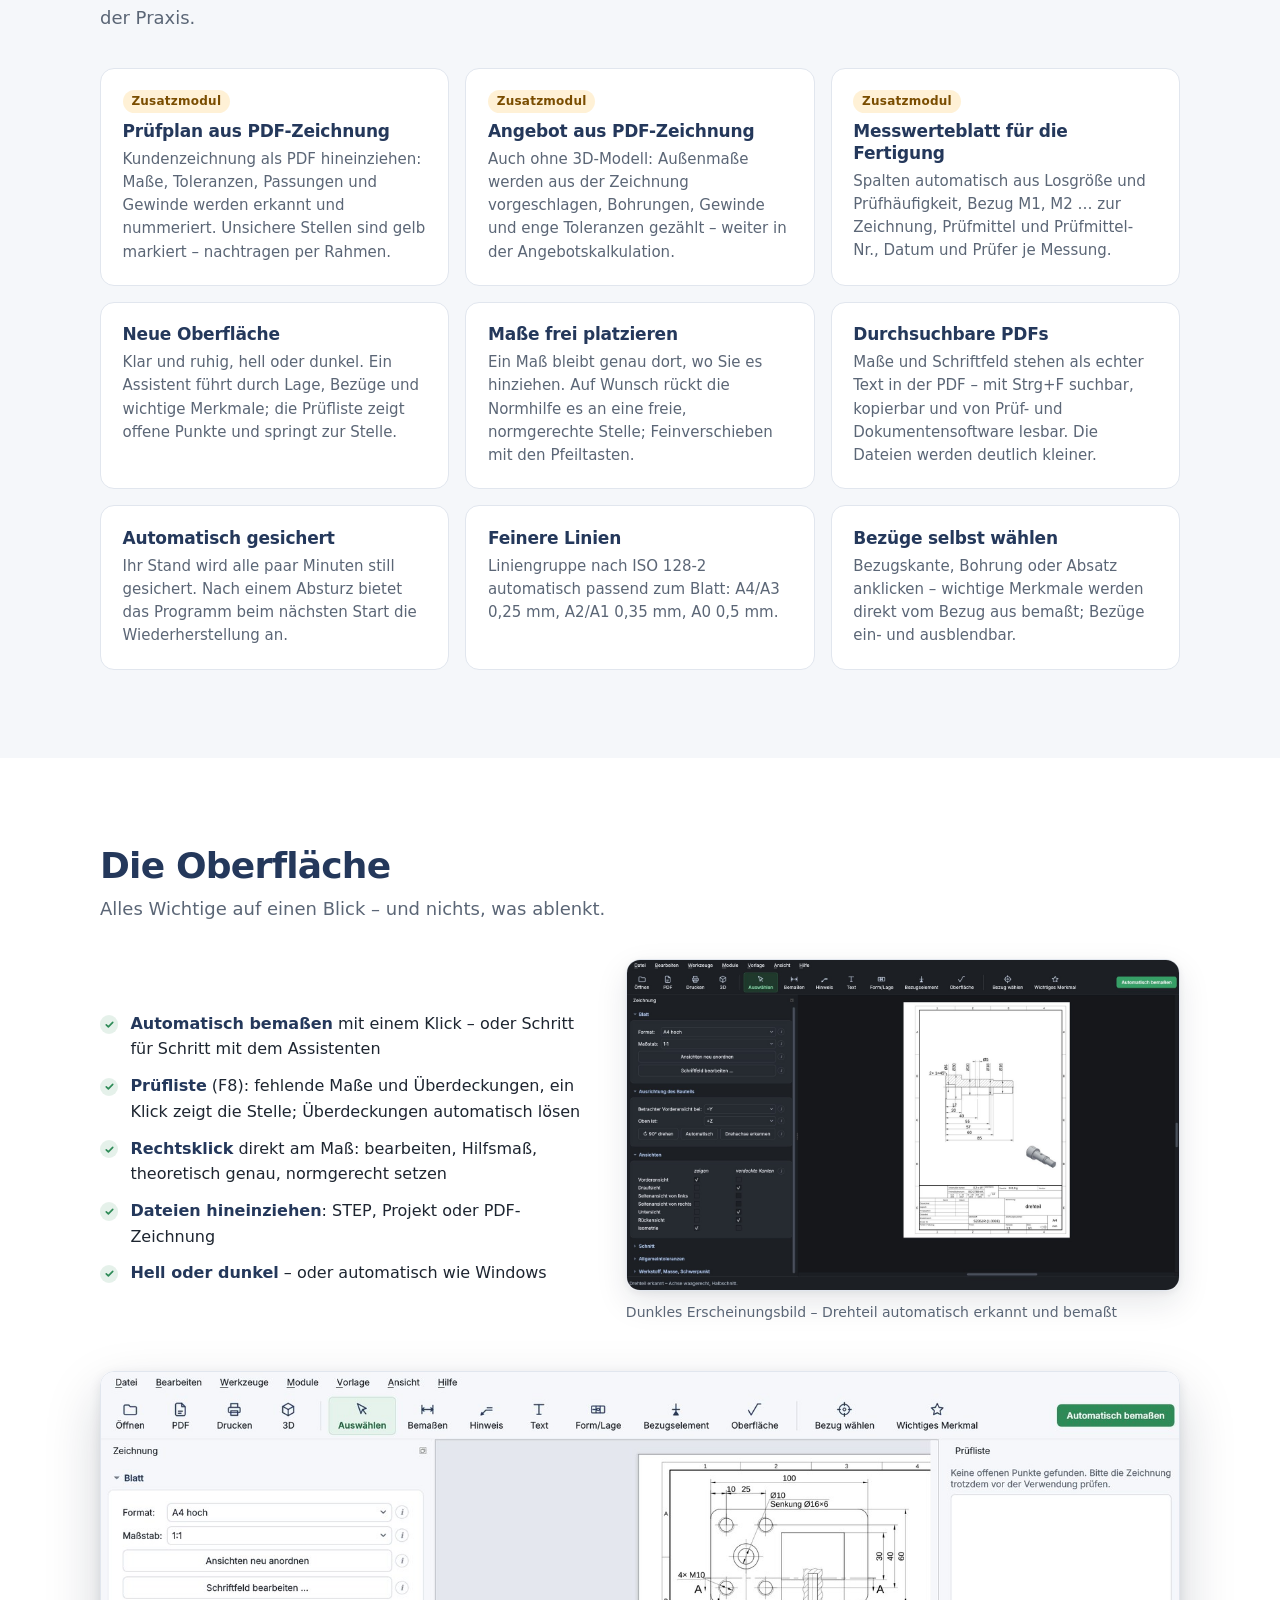
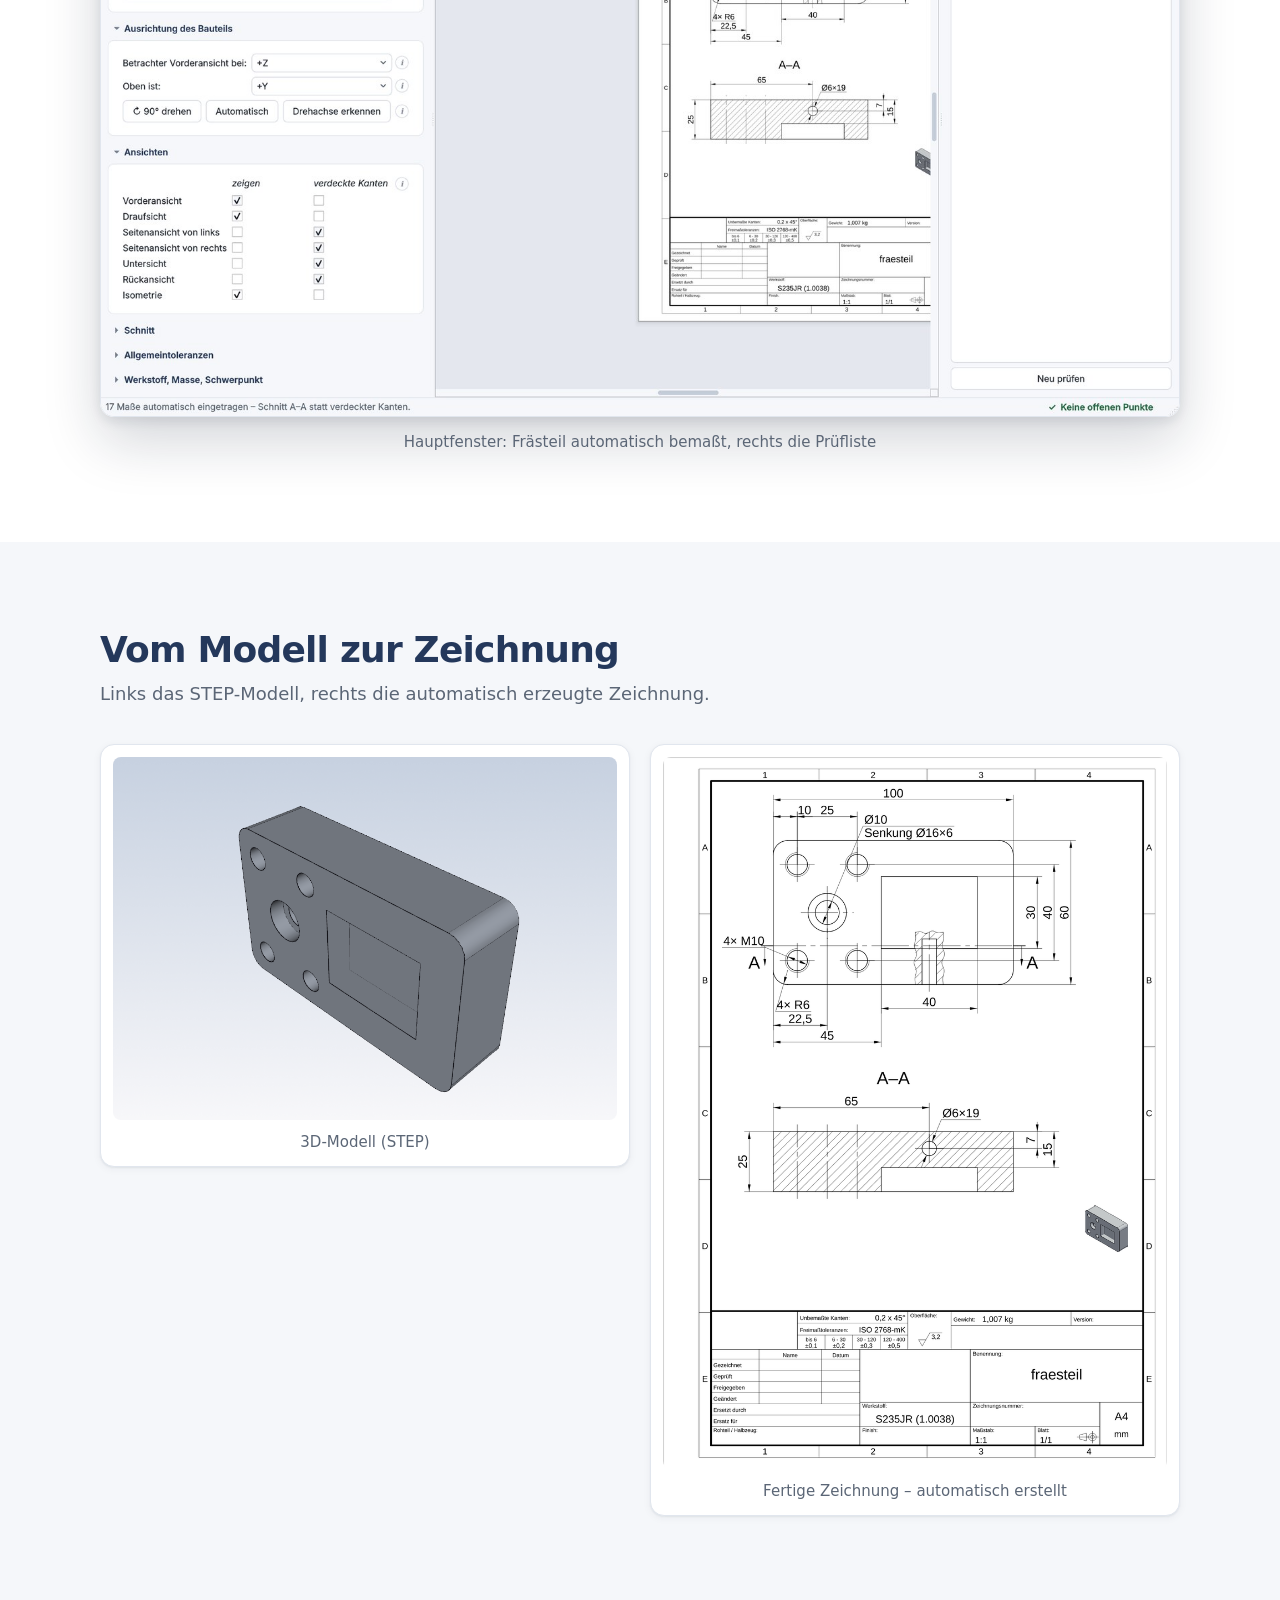
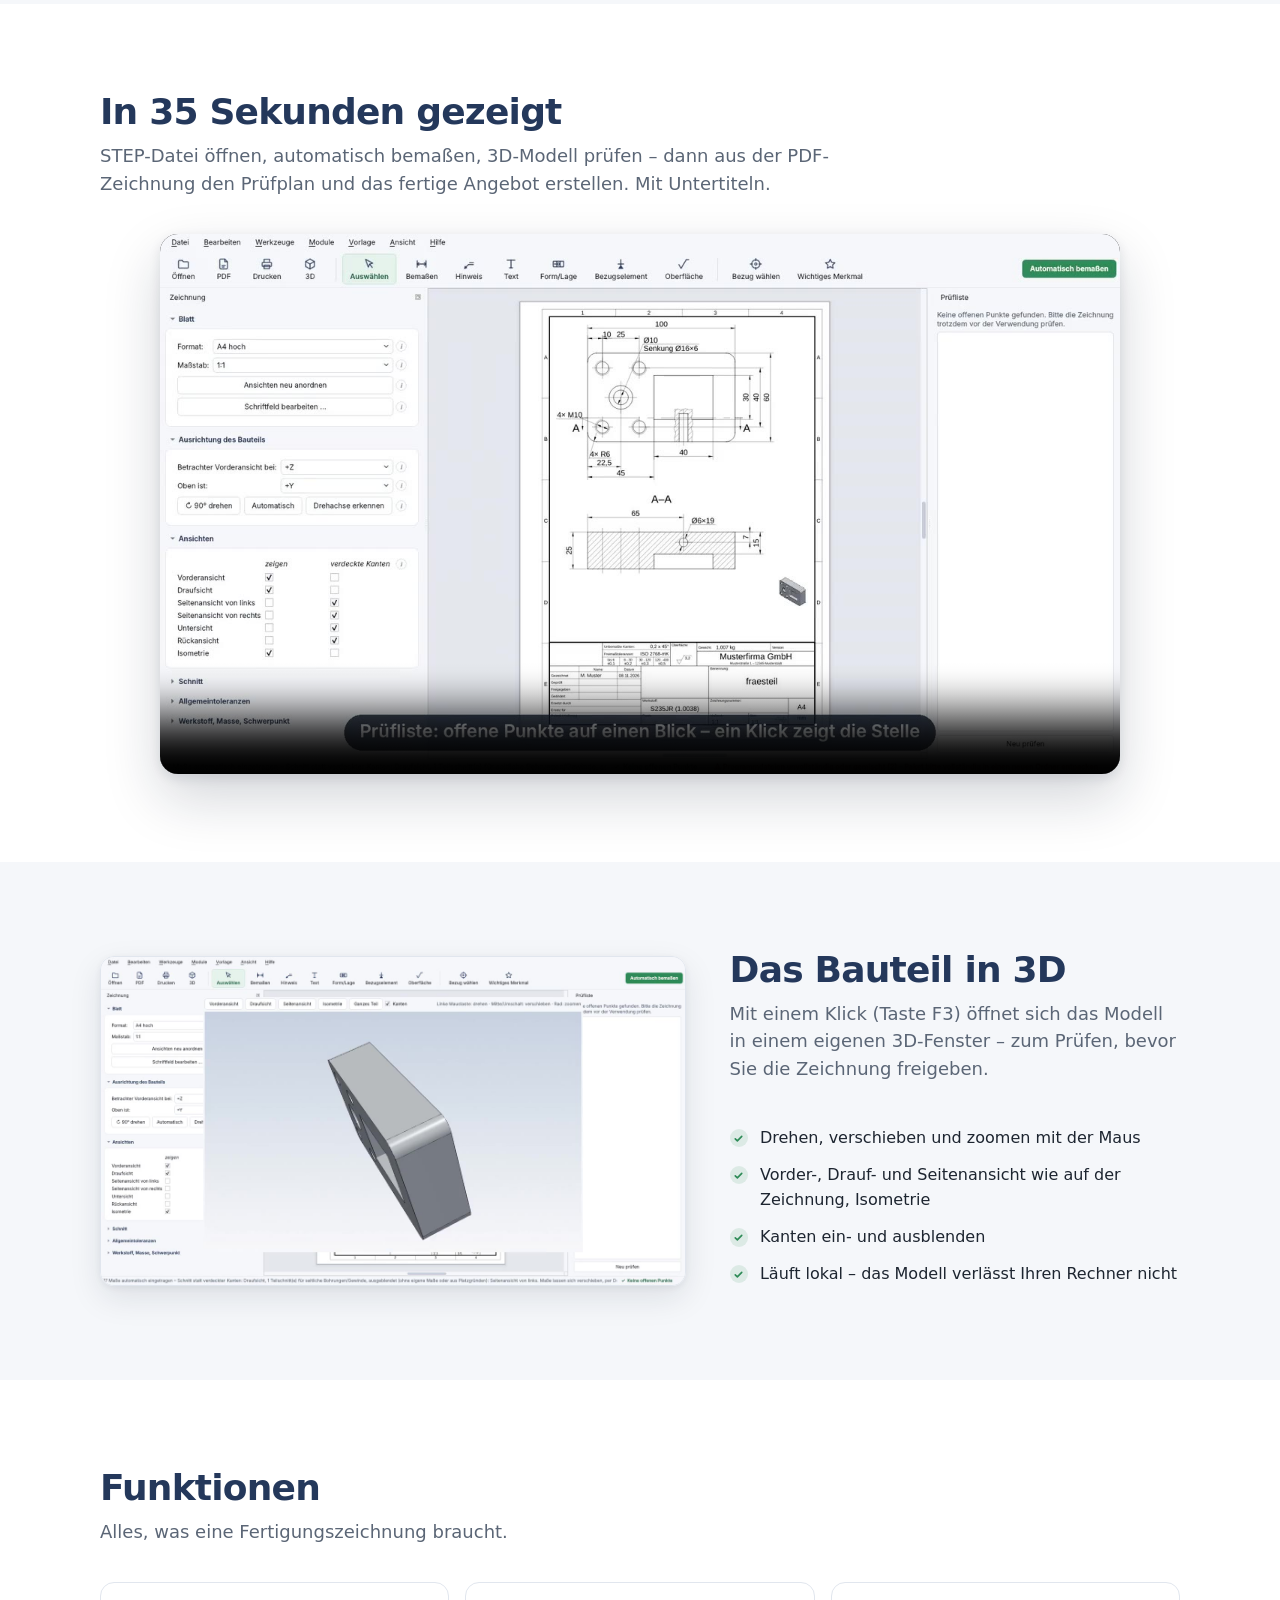
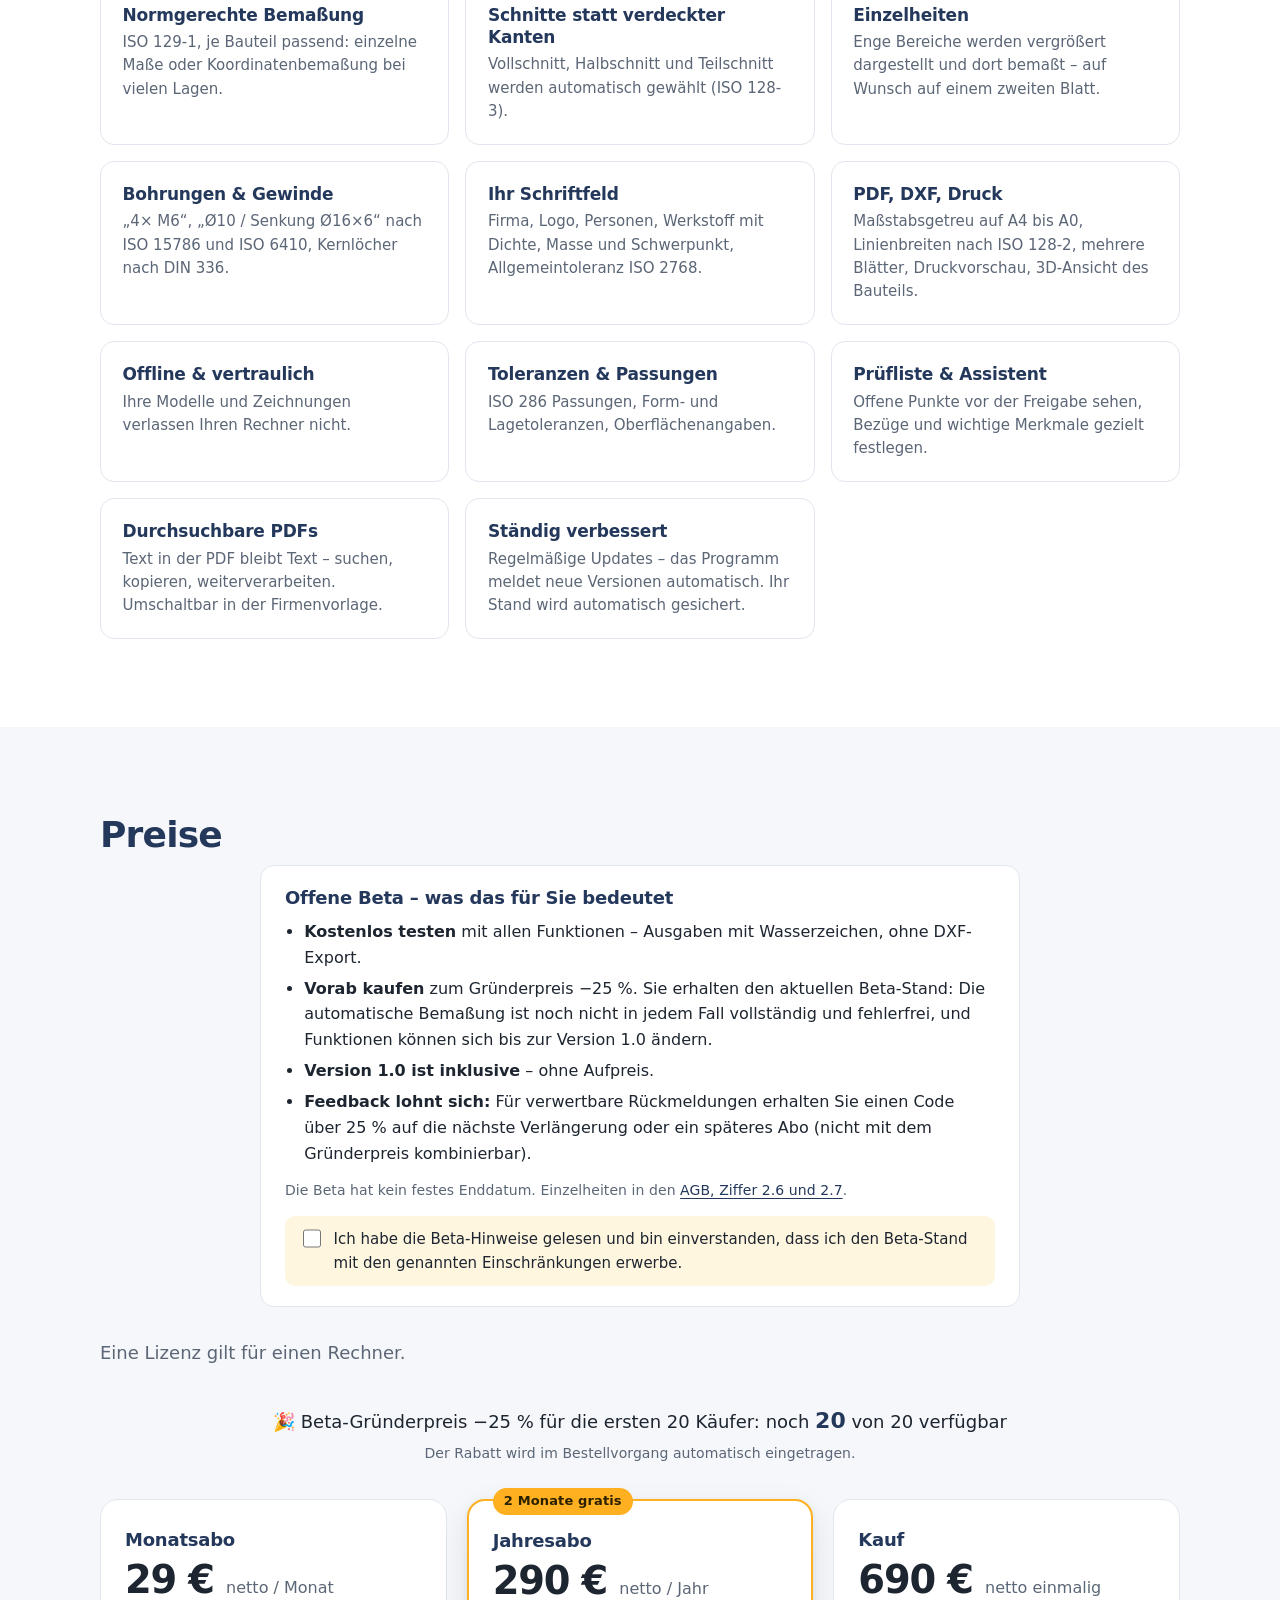
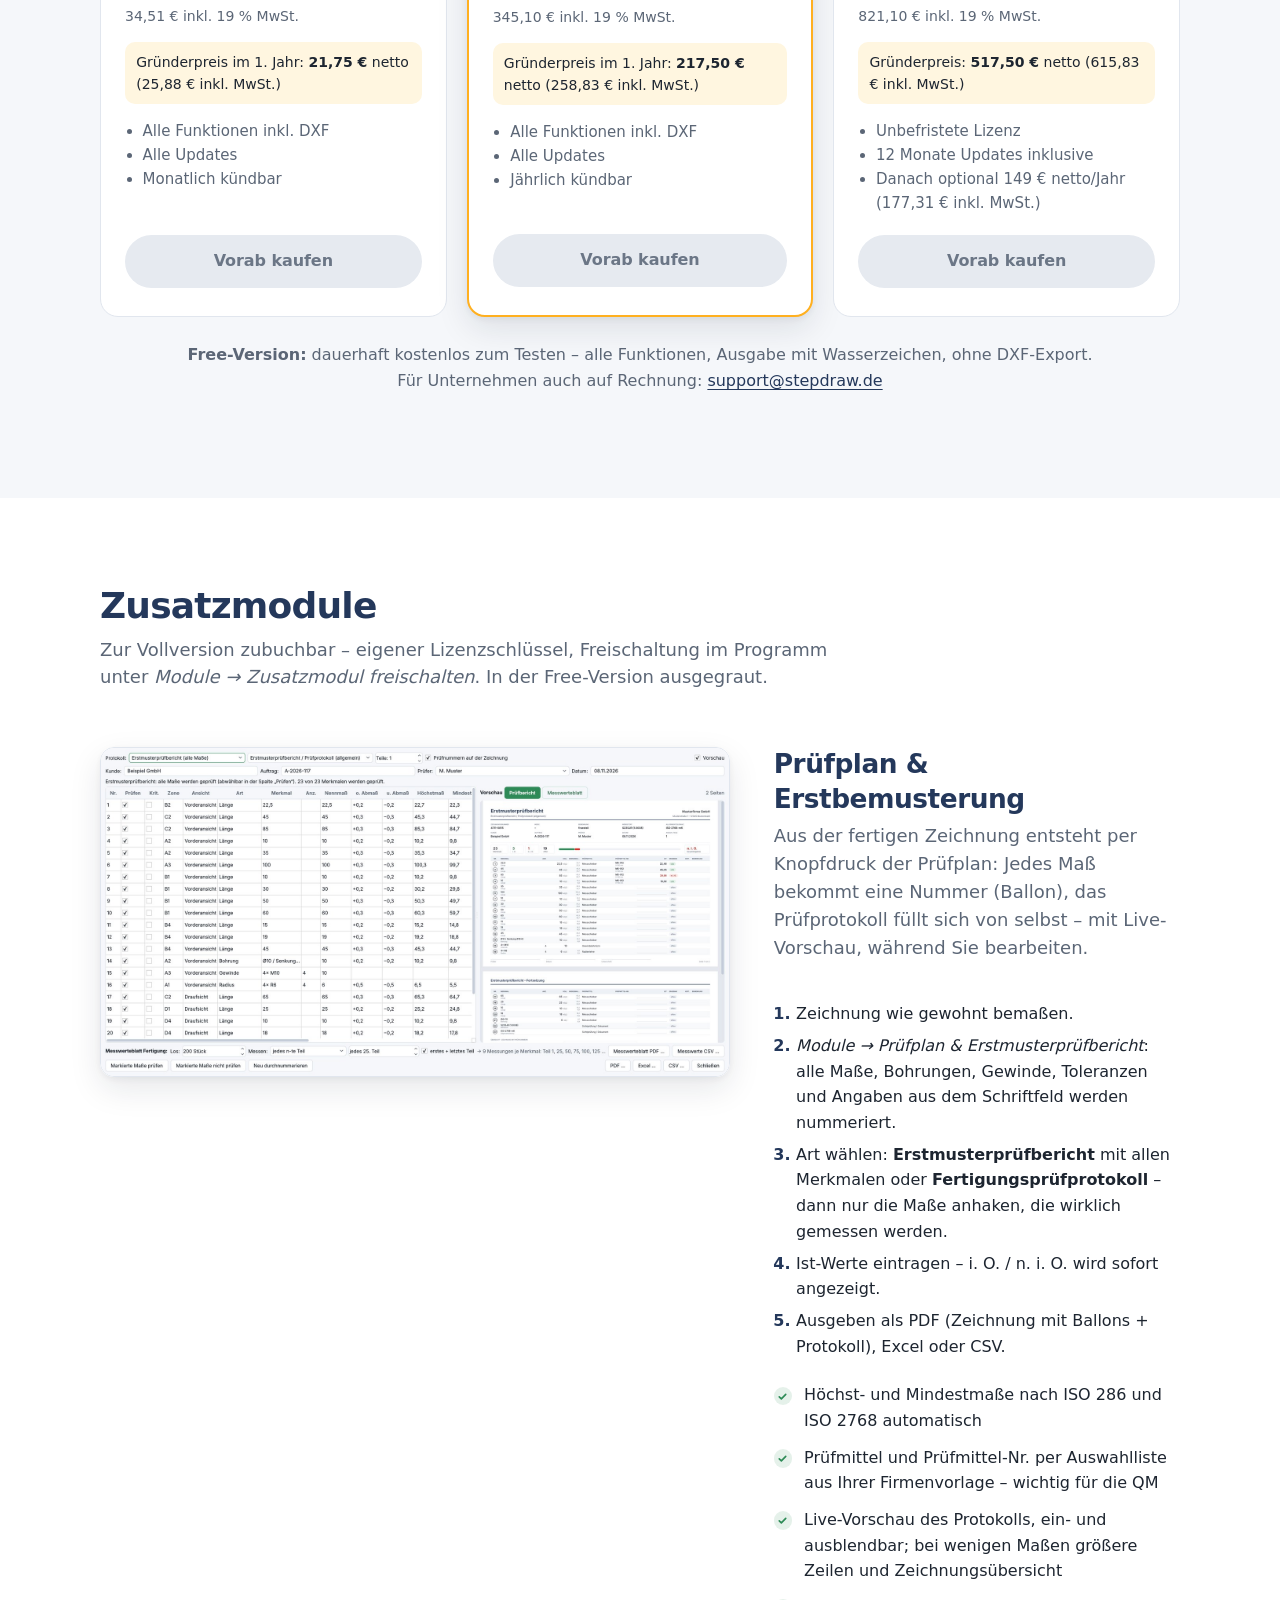
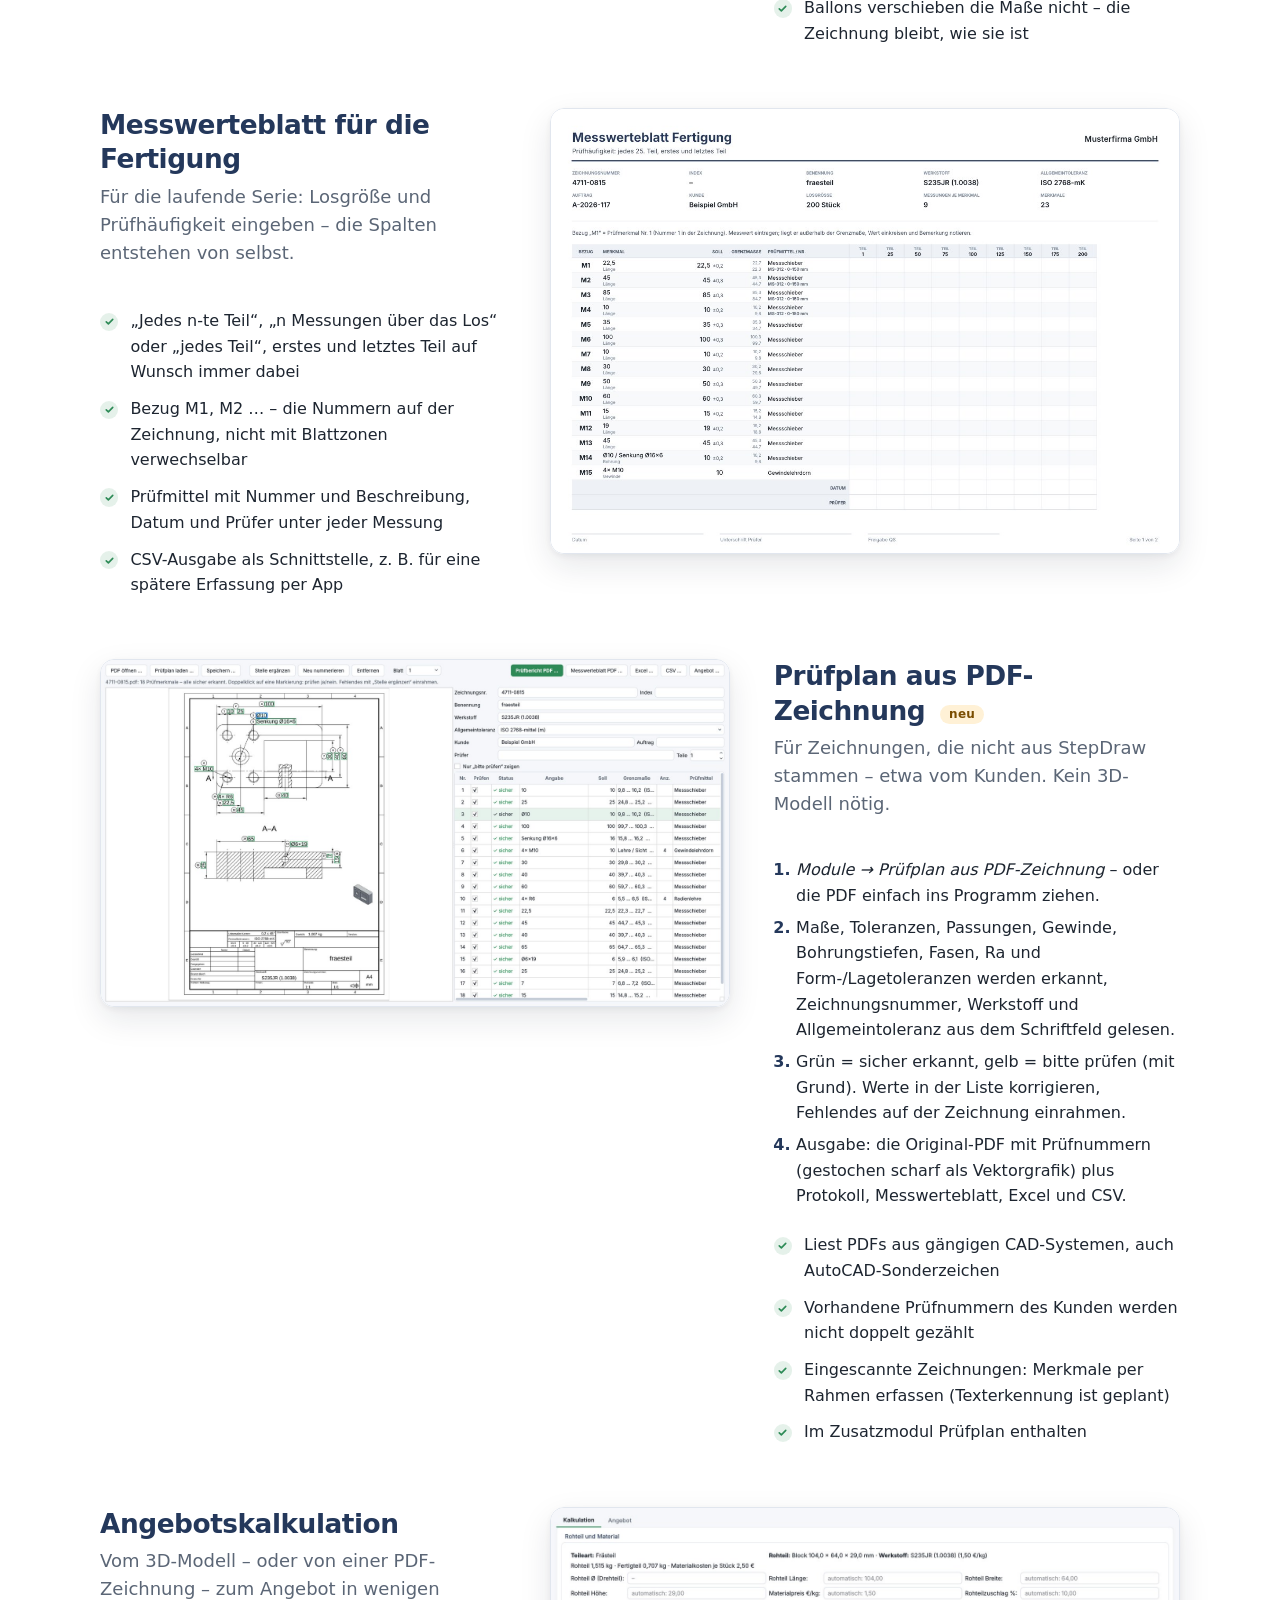
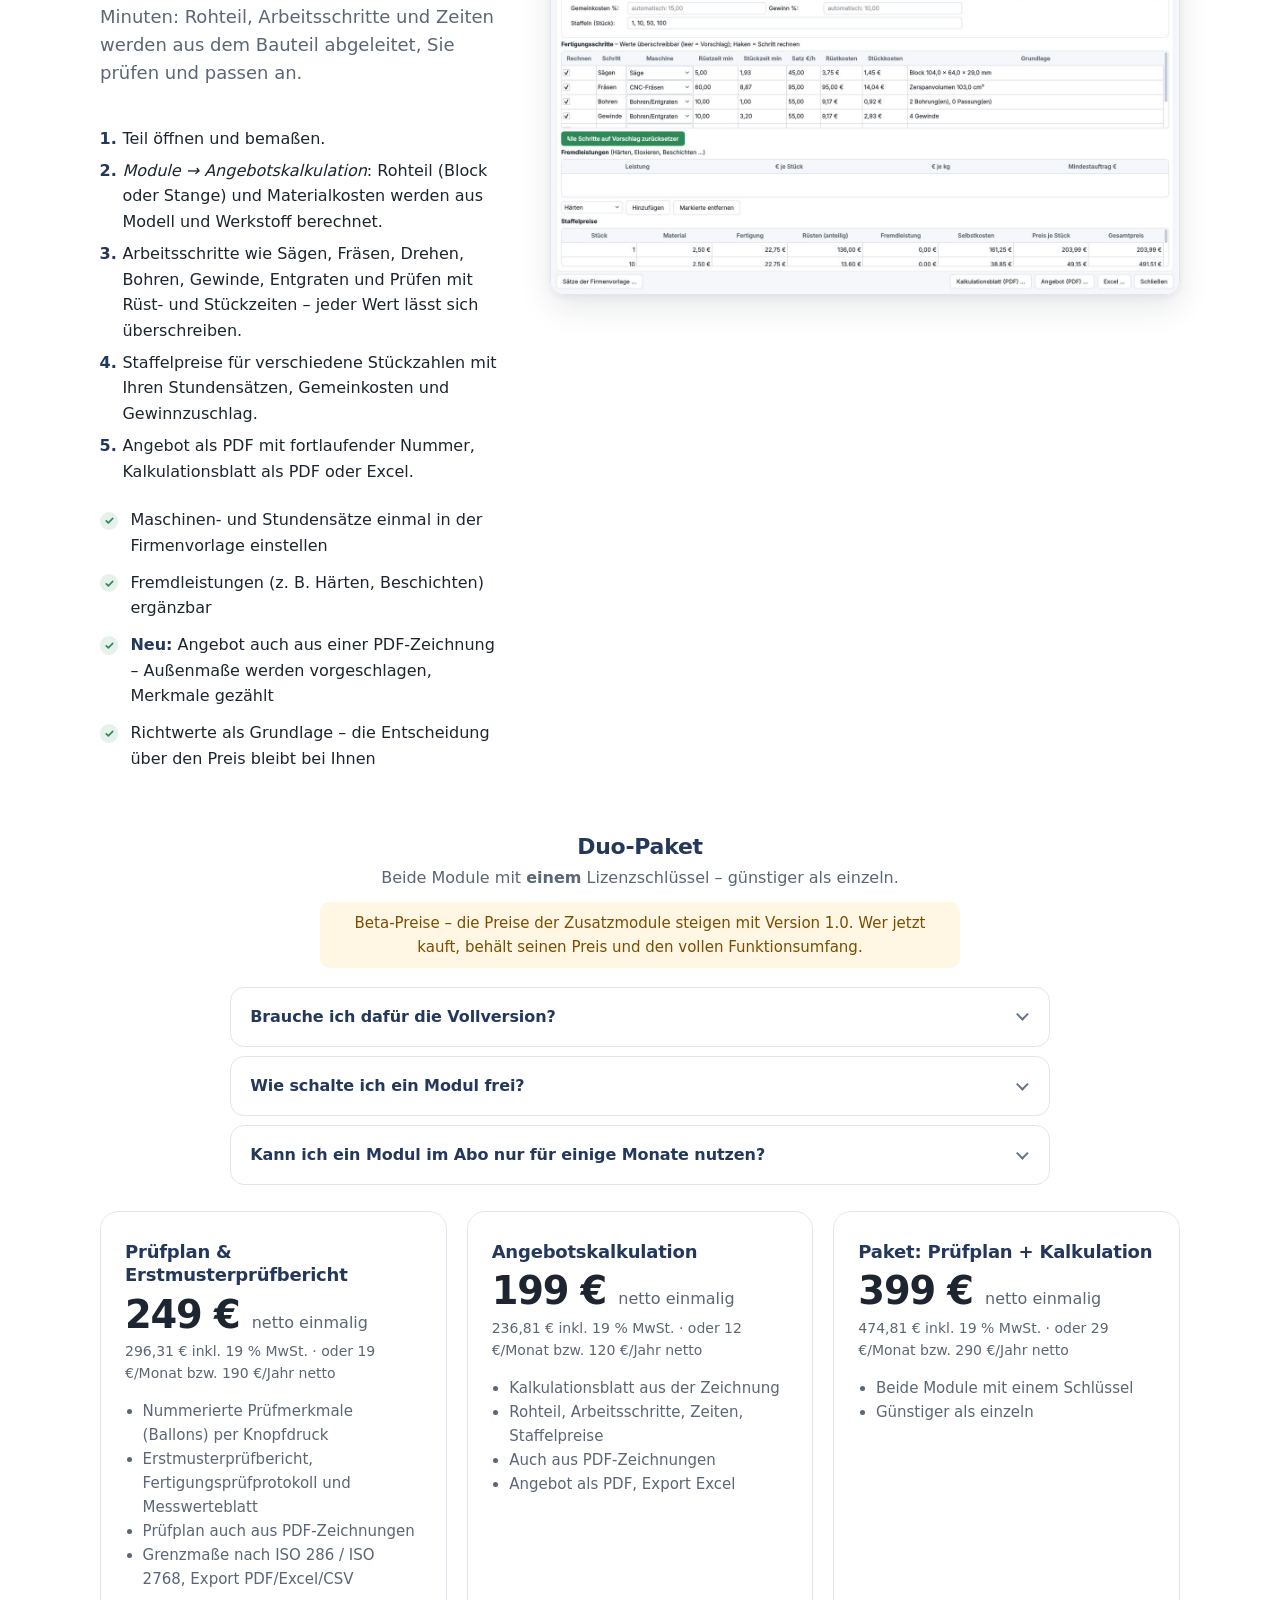
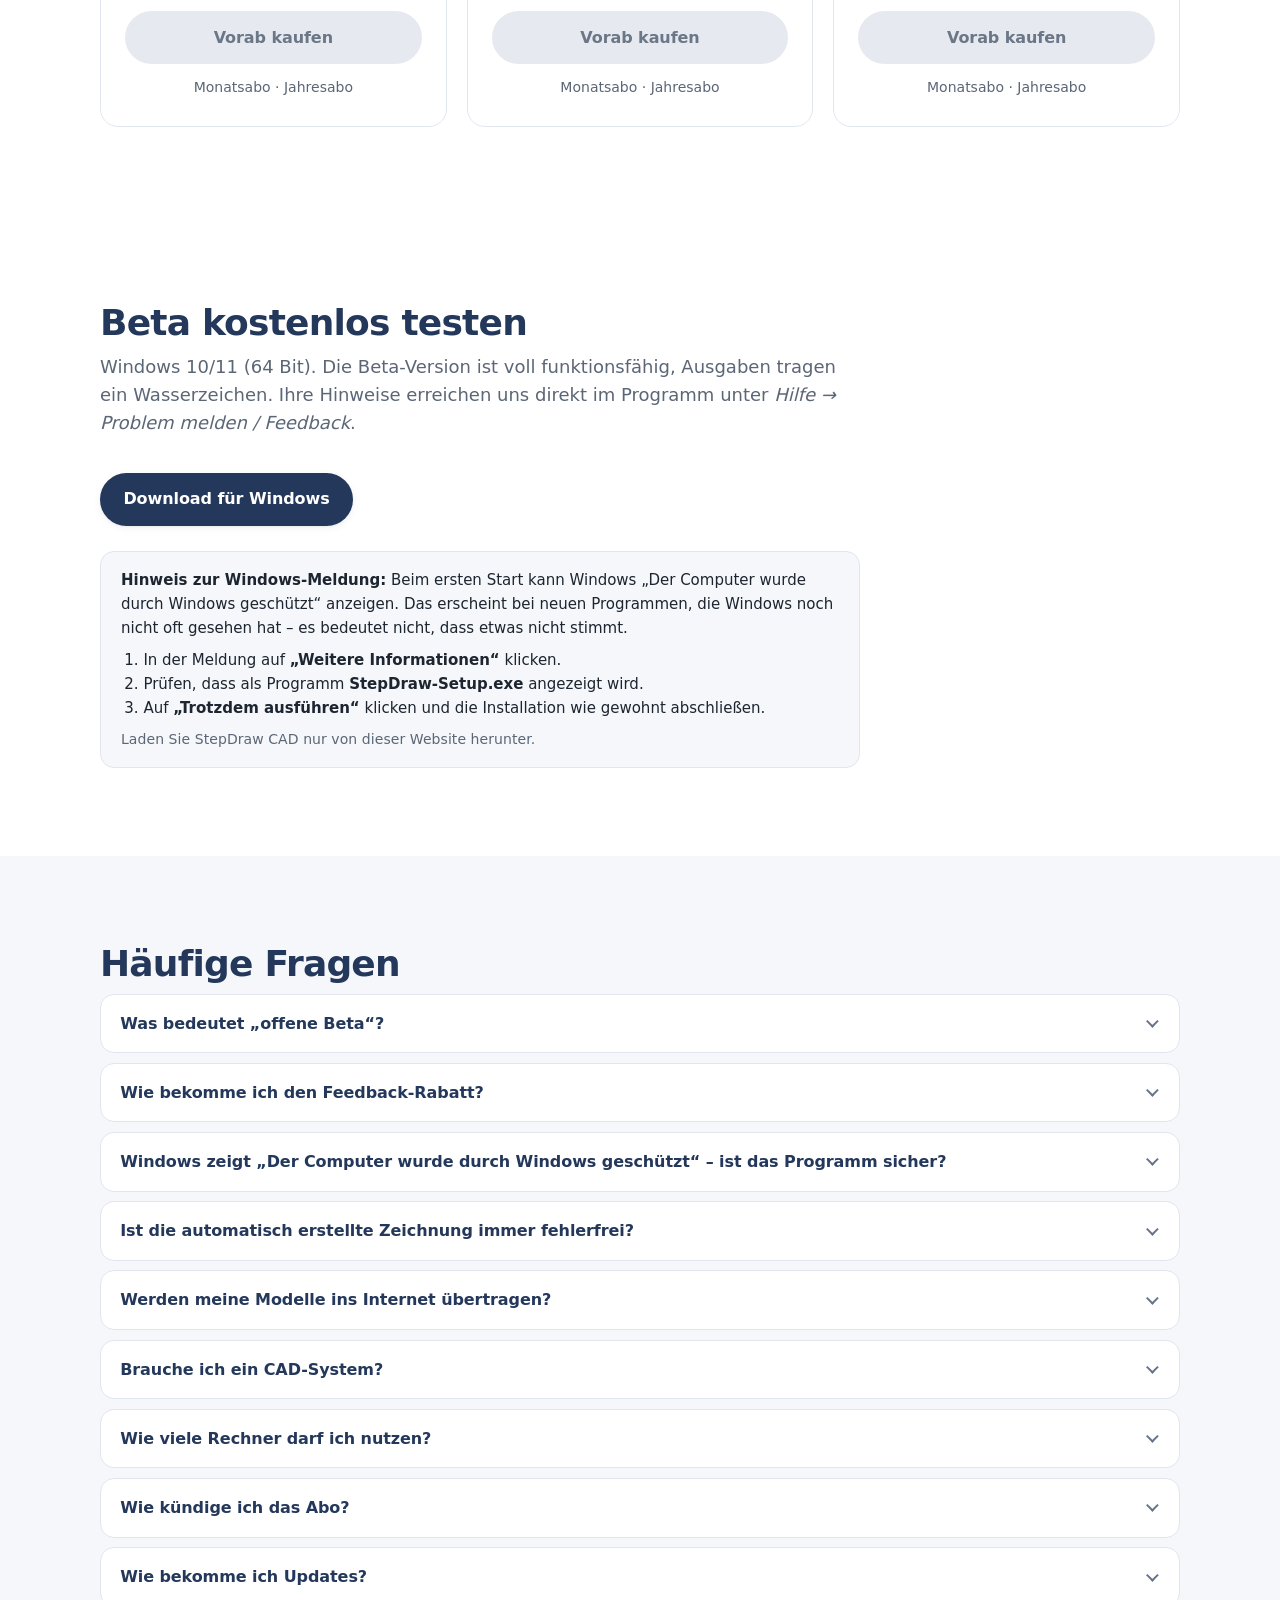
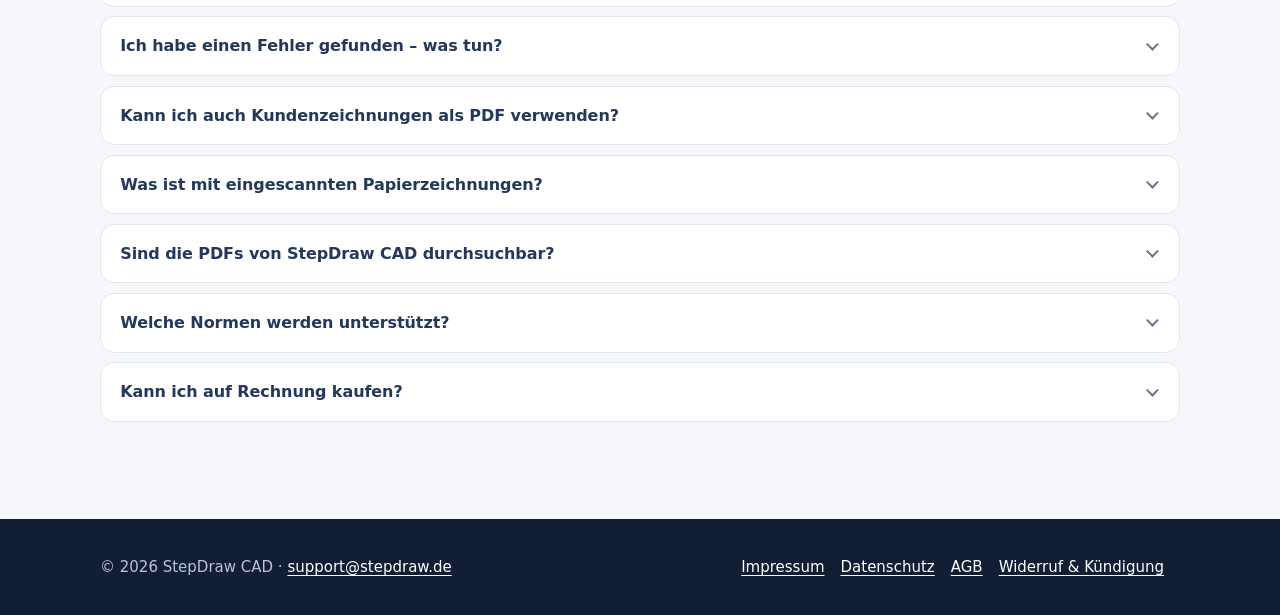
==== commit a49fd1be: "Add files via upload" ====
--- a/index.html
+++ b/index.html
@@ -4,18 +4,33 @@
 <meta charset="utf-8">
 <meta name="viewport" content="width=device-width, initial-scale=1">
 <title>StepDraw CAD – Fertigungszeichnungen aus STEP-Dateien</title>
-<meta name="description" content="StepDraw CAD erstellt aus STEP-Dateien automatisch normgerechte Fertigungszeichnungen mit Bemaßung, Schnitten und Einzelheiten – als PDF und DXF.">
+<meta name="description" content="StepDraw CAD erstellt aus STEP-Dateien automatisch normgerechte Fertigungszeichnungen mit Bemaßung, Schnitten und Einzelheiten – als PDF und DXF. Dazu Prüfplan, Messwerteblatt und Angebot, auch aus vorhandenen PDF-Zeichnungen.">
 <link rel="icon" href="assets/favicon.png">
+<link rel="canonical" href="https://stepdraw.de/">
+<link rel="alternate" hreflang="de" href="https://stepdraw.de/">
+<link rel="alternate" hreflang="en" href="https://stepdraw.de/en/">
+<meta property="og:type" content="website">
+<meta property="og:site_name" content="StepDraw CAD">
+<meta property="og:locale" content="de_DE">
+<meta property="og:url" content="https://stepdraw.de/">
+<meta property="og:title" content="StepDraw CAD – STEP rein, Fertigungszeichnung raus">
+<meta property="og:description" content="Normgerechte Fertigungszeichnungen automatisch aus STEP-Dateien – dazu Prüfplan, Messwerteblatt und Angebot, auch aus PDF-Zeichnungen. Offene Beta, kostenlos testen.">
+<meta property="og:image" content="https://stepdraw.de/assets/og_de.jpg">
+<meta property="og:image:width" content="1200">
+<meta property="og:image:height" content="630">
+<meta property="og:image:alt" content="StepDraw CAD mit automatisch bemaßter Fertigungszeichnung">
+<meta name="twitter:card" content="summary_large_image">
 <link rel="stylesheet" href="style.css">
 </head>
 <body>
 
-<div class="banner">🚧 Testphase – Verkaufsstart am <span class="launch">30.11.2026</span>. Bis dahin ist StepDraw CAD kostenlos als Testversion erhältlich.</div>
+<div class="banner">🧪 Offene Beta – StepDraw CAD wird laufend verbessert. Kostenlos testen oder <a href="#preise">vorab zum Gründerpreis −25&nbsp;% kaufen</a>.</div>
 
 <header class="top"><div class="wrap">
   <a href="#"><img class="logo" src="assets/logo.png" alt="StepDraw CAD"></a>
   <nav>
     <a href="#so-gehts">So geht's</a>
+    <a href="#neu">Neu</a>
     <a href="#video">Video</a>
     <a href="#funktionen">Funktionen</a>
     <a href="#preise">Preise</a>
@@ -29,10 +44,10 @@
   <div>
     <h1>STEP rein –<br><span>Fertigungszeichnung</span> raus.</h1>
     <p class="lead">StepDraw CAD erstellt aus Ihrem 3D-Modell automatisch eine normgerechte Werkstattzeichnung – mit Bemaßung, Schnitten, Einzelheiten, Gewinden und Ihrem Schriftfeld. In Minuten statt Stunden.</p>
-    <a class="btn btn-primary" href="#download">Kostenlos testen</a>
+    <a class="btn btn-primary" href="#download">Beta kostenlos testen</a>
     <a class="btn btn-ghost" href="#preise">Preise</a>
   </div>
-  <img src="assets/beispiel_fraesteil.png" alt="Automatisch erzeugte Fertigungszeichnung eines Frästeils">
+  <img width="909" height="1285" src="assets/beispiel_fraesteil.png" alt="Automatisch erzeugte Fertigungszeichnung eines Frästeils">
 </div></section>
 
 <section id="so-gehts"><div class="wrap">
@@ -45,18 +60,52 @@
   </div>
 </div></section>
 
+<section id="neu" class="soft"><div class="wrap">
+  <h2>Neu in der Beta</h2>
+  <p class="sub">Die wichtigsten Neuerungen der letzten Versionen – alle aus Rückmeldungen aus der Praxis.</p>
+  <div class="features news">
+    <div class="feature"><span class="badge">Zusatzmodul</span><h3>Prüfplan aus PDF-Zeichnung</h3><p>Kundenzeichnung als PDF hineinziehen: Maße, Toleranzen, Passungen und Gewinde werden erkannt und nummeriert. Unsichere Stellen sind gelb markiert – nachtragen per Rahmen.</p></div>
+    <div class="feature"><span class="badge">Zusatzmodul</span><h3>Angebot aus PDF-Zeichnung</h3><p>Auch ohne 3D-Modell: Außenmaße werden aus der Zeichnung vorgeschlagen, Bohrungen, Gewinde und enge Toleranzen gezählt – weiter in der Angebotskalkulation.</p></div>
+    <div class="feature"><span class="badge">Zusatzmodul</span><h3>Messwerteblatt für die Fertigung</h3><p>Spalten automatisch aus Losgröße und Prüfhäufigkeit, Bezug M1, M2 … zur Zeichnung, Prüfmittel und Prüfmittel-Nr., Datum und Prüfer je Messung.</p></div>
+    <div class="feature"><h3>Neue Oberfläche</h3><p>Klar und ruhig, hell oder dunkel. Ein Assistent führt durch Lage, Bezüge und wichtige Merkmale; die Prüfliste zeigt offene Punkte und springt zur Stelle.</p></div>
+    <div class="feature"><h3>Maße frei platzieren</h3><p>Ein Maß bleibt genau dort, wo Sie es hinziehen. Auf Wunsch rückt die Normhilfe es an eine freie, normgerechte Stelle; Feinverschieben mit den Pfeiltasten.</p></div>
+    <div class="feature"><h3>Durchsuchbare PDFs</h3><p>Maße und Schriftfeld stehen als echter Text in der PDF – mit Strg+F suchbar, kopierbar und von Prüf- und Dokumentensoftware lesbar. Die Dateien werden deutlich kleiner.</p></div>
+    <div class="feature"><h3>Automatisch gesichert</h3><p>Ihr Stand wird alle paar Minuten still gesichert. Nach einem Absturz bietet das Programm beim nächsten Start die Wiederherstellung an.</p></div>
+    <div class="feature"><h3>Feinere Linien</h3><p>Liniengruppe nach ISO 128-2 automatisch passend zum Blatt: A4/A3 0,25 mm, A2/A1 0,35 mm, A0 0,5 mm.</p></div>
+    <div class="feature"><h3>Bezüge selbst wählen</h3><p>Bezugskante, Bohrung oder Absatz anklicken – wichtige Merkmale werden direkt vom Bezug aus bemaßt; Bezüge ein- und ausblendbar.</p></div>
+  </div>
+</div></section>
+
+<section id="oberflaeche"><div class="wrap">
+  <h2>Die Oberfläche</h2>
+  <p class="sub">Alles Wichtige auf einen Blick – und nichts, was ablenkt.</p>
+  <div class="split rev-ui">
+    <figure class="side-shot"><img width="1600" height="956" src="assets/app_dunkel.jpg" alt="StepDraw CAD im dunklen Erscheinungsbild mit Drehteil" loading="lazy"><figcaption>Dunkles Erscheinungsbild – Drehteil automatisch erkannt und bemaßt</figcaption></figure>
+    <div>
+      <ul class="checks">
+        <li><b>Automatisch bemaßen</b> mit einem Klick – oder Schritt für Schritt mit dem Assistenten</li>
+        <li><b>Prüfliste</b> (F8): fehlende Maße und Überdeckungen, ein Klick zeigt die Stelle; Überdeckungen automatisch lösen</li>
+        <li><b>Rechtsklick</b> direkt am Maß: bearbeiten, Hilfsmaß, theoretisch genau, normgerecht setzen</li>
+        <li><b>Dateien hineinziehen</b>: STEP, Projekt oder PDF-Zeichnung</li>
+        <li><b>Hell oder dunkel</b> – oder automatisch wie Windows</li>
+      </ul>
+    </div>
+  </div>
+  <figure class="wide-shot"><img width="1600" height="956" src="assets/app_hell.jpg" alt="StepDraw CAD mit bemaßtem Frästeil und Prüfliste" loading="lazy"><figcaption>Hauptfenster: Frästeil automatisch bemaßt, rechts die Prüfliste</figcaption></figure>
+</div></section>
+
 <section class="soft"><div class="wrap">
   <h2>Vom Modell zur Zeichnung</h2>
   <p class="sub">Links das STEP-Modell, rechts die automatisch erzeugte Zeichnung.</p>
   <div class="compare">
-    <figure><img src="assets/modell_fraesteil.png" alt="3D-Modell"><figcaption>3D-Modell (STEP)</figcaption></figure>
-    <figure><img src="assets/beispiel_fraesteil.png" alt="Fertige Zeichnung"><figcaption>Fertige Zeichnung – automatisch erstellt</figcaption></figure>
+    <figure><img width="920" height="663" src="assets/modell_fraesteil.png" alt="3D-Modell"><figcaption>3D-Modell (STEP)</figcaption></figure>
+    <figure><img width="909" height="1285" src="assets/beispiel_fraesteil.png" alt="Fertige Zeichnung"><figcaption>Fertige Zeichnung – automatisch erstellt</figcaption></figure>
   </div>
 </div></section>
 
 <section id="video"><div class="wrap">
-  <h2>In 20 Sekunden erklärt</h2>
-  <p class="sub">STEP-Datei öffnen, automatisch bemaßen, 3D-Modell ansehen, drucken – so sieht die Arbeit mit StepDraw CAD aus.</p>
+  <h2>In 35 Sekunden gezeigt</h2>
+  <p class="sub">STEP-Datei öffnen, automatisch bemaßen, 3D-Modell prüfen – dann aus der PDF-Zeichnung den Prüfplan und das fertige Angebot erstellen. Mit Untertiteln.</p>
   <div class="video"><video controls playsinline preload="none" poster="assets/video_poster_de.jpg">
     <source src="assets/demo_de.mp4" type="video/mp4">
     Ihr Browser kann das Video nicht abspielen – <a href="assets/demo_de.mp4">hier herunterladen</a>.
@@ -64,7 +113,7 @@
 </div></section>
 
 <section class="soft"><div class="wrap split">
-  <img src="assets/ansicht_3d_de.jpg" alt="3D-Ansicht des Bauteils in StepDraw CAD" loading="lazy">
+  <img width="1280" height="720" src="assets/ansicht_3d_de.jpg" alt="3D-Ansicht des Bauteils in StepDraw CAD" loading="lazy">
   <div>
     <h2>Das Bauteil in 3D</h2>
     <p class="sub left">Mit einem Klick (Taste F3) öffnet sich das Modell in einem eigenen 3D-Fenster – zum Prüfen, bevor Sie die Zeichnung freigeben.</p>
@@ -86,48 +135,56 @@
     <div class="feature"><h3>Einzelheiten</h3><p>Enge Bereiche werden vergrößert dargestellt und dort bemaßt – auf Wunsch auf einem zweiten Blatt.</p></div>
     <div class="feature"><h3>Bohrungen &amp; Gewinde</h3><p>„4× M6“, „Ø10 / Senkung Ø16×6“ nach ISO 15786 und ISO 6410, Kernlöcher nach DIN 336.</p></div>
     <div class="feature"><h3>Ihr Schriftfeld</h3><p>Firma, Logo, Personen, Werkstoff mit Dichte, Masse und Schwerpunkt, Allgemeintoleranz ISO 2768.</p></div>
-    <div class="feature"><h3>PDF, DXF, Druck</h3><p>Maßstabsgetreu auf A4 bis A0, mehrere Blätter, Druckvorschau, 3D-Ansicht des Bauteils.</p></div>
+    <div class="feature"><h3>PDF, DXF, Druck</h3><p>Maßstabsgetreu auf A4 bis A0, Linienbreiten nach ISO 128-2, mehrere Blätter, Druckvorschau, 3D-Ansicht des Bauteils.</p></div>
     <div class="feature"><h3>Offline &amp; vertraulich</h3><p>Ihre Modelle und Zeichnungen verlassen Ihren Rechner nicht.</p></div>
     <div class="feature"><h3>Toleranzen &amp; Passungen</h3><p>ISO 286 Passungen, Form- und Lagetoleranzen, Oberflächenangaben.</p></div>
-    <div class="feature"><h3>Ständig verbessert</h3><p>Regelmäßige Updates – das Programm meldet neue Versionen automatisch.</p></div>
+    <div class="feature"><h3>Prüfliste &amp; Assistent</h3><p>Offene Punkte vor der Freigabe sehen, Bezüge und wichtige Merkmale gezielt festlegen.</p></div>
+    <div class="feature"><h3>Durchsuchbare PDFs</h3><p>Text in der PDF bleibt Text – suchen, kopieren, weiterverarbeiten. Umschaltbar in der Firmenvorlage.</p></div>
+    <div class="feature"><h3>Ständig verbessert</h3><p>Regelmäßige Updates – das Programm meldet neue Versionen automatisch. Ihr Stand wird automatisch gesichert.</p></div>
   </div>
 </div></section>
 
 <section id="preise" class="soft"><div class="wrap">
   <h2>Preise</h2>
-  <div class="before-launch">
-    <p class="sub">Preise und unser <b>Gründer-Angebot</b> für die ersten Kunden veröffentlichen wir zum Verkaufsstart am <span class="launch">30.11.2026</span>.</p>
-    <p class="sub">Bis dahin ist StepDraw CAD als <b>kostenlose Testversion</b> erhältlich – probieren Sie es mit Ihren eigenen Modellen aus.</p>
-    <a class="btn btn-primary" href="#download">Kostenlos testen</a>
+  <div class="beta-box" id="beta">
+    <h3>Offene Beta – was das für Sie bedeutet</h3>
+    <ul>
+      <li><b>Kostenlos testen</b> mit allen Funktionen – Ausgaben mit Wasserzeichen, ohne DXF-Export.</li>
+      <li><b>Vorab kaufen</b> zum Gründerpreis −25&nbsp;%. Sie erhalten den aktuellen Beta-Stand: Die automatische Bemaßung ist noch nicht in jedem Fall vollständig und fehlerfrei, und Funktionen können sich bis zur Version 1.0 ändern.</li>
+      <li><b>Version 1.0 ist inklusive</b> – ohne Aufpreis.</li>
+      <li><b>Feedback lohnt sich:</b> Für verwertbare Rückmeldungen erhalten Sie einen Code über 25&nbsp;% auf die nächste Verlängerung oder ein späteres Abo (nicht mit dem Gründerpreis kombinierbar).</li>
+    </ul>
+    <p class="small">Die Beta hat kein festes Enddatum. Einzelheiten in den <a href="agb.html#beta">AGB, Ziffer 2.6 und 2.7</a>.</p>
+    <label class="beta-ok"><input type="checkbox" id="beta-ok"> Ich habe die Beta-Hinweise gelesen und bin einverstanden, dass ich den Beta-Stand mit den genannten Einschränkungen erwerbe.</label>
   </div>
   <div class="after-launch">
-  <p class="sub">Preise ab Verkaufsstart am <span class="launch">30.11.2026</span>. Eine Lizenz gilt für einen Rechner.</p>
-  <p class="counter">🎉 Gründerpreis −25 % für die ersten 20 Käufer: noch <b id="founders-left">20</b> von 20 verfügbar</p>
+  <p class="sub">Eine Lizenz gilt für einen Rechner.</p>
+  <p class="counter">🎉 Beta-Gründerpreis −25&nbsp;% für die ersten 20 Käufer: noch <b id="founders-left">20</b> von 20 verfügbar<br><small>Der Rabatt wird im Bestellvorgang automatisch eingetragen.</small></p>
   <div class="prices">
     <div class="price">
       <h3>Monatsabo</h3>
       <div class="amount">29 € <small>netto / Monat</small></div>
-      <div class="gross">34,51 € inkl. 19 % MwSt.</div>
+      <div class="gross">34,51 € inkl. 19&nbsp;% MwSt.</div>
       <div class="founder">Gründerpreis im 1. Jahr: <b>21,75 €</b> netto (25,88 € inkl. MwSt.)</div>
       <ul><li>Alle Funktionen inkl. DXF</li><li>Alle Updates</li><li>Monatlich kündbar</li></ul>
-      <a class="btn disabled" aria-disabled="true" data-buy="monthly">Ab 30.11.2026</a>
+      <a class="btn disabled" aria-disabled="true" data-buy="monthly">Vorab kaufen</a>
     </div>
     <div class="price best">
       <span class="tag">2 Monate gratis</span>
       <h3>Jahresabo</h3>
       <div class="amount">290 € <small>netto / Jahr</small></div>
-      <div class="gross">345,10 € inkl. 19 % MwSt.</div>
+      <div class="gross">345,10 € inkl. 19&nbsp;% MwSt.</div>
       <div class="founder">Gründerpreis im 1. Jahr: <b>217,50 €</b> netto (258,83 € inkl. MwSt.)</div>
       <ul><li>Alle Funktionen inkl. DXF</li><li>Alle Updates</li><li>Jährlich kündbar</li></ul>
-      <a class="btn disabled" aria-disabled="true" data-buy="yearly">Ab 30.11.2026</a>
+      <a class="btn disabled" aria-disabled="true" data-buy="yearly">Vorab kaufen</a>
     </div>
     <div class="price">
       <h3>Kauf</h3>
       <div class="amount">690 € <small>netto einmalig</small></div>
-      <div class="gross">821,10 € inkl. 19 % MwSt.</div>
+      <div class="gross">821,10 € inkl. 19&nbsp;% MwSt.</div>
       <div class="founder">Gründerpreis: <b>517,50 €</b> netto (615,83 € inkl. MwSt.)</div>
       <ul><li>Unbefristete Lizenz</li><li>12 Monate Updates inklusive</li><li>Danach optional 149 € netto/Jahr (177,31 € inkl. MwSt.)</li></ul>
-      <a class="btn disabled" aria-disabled="true" data-buy="perpetual">Ab 30.11.2026</a>
+      <a class="btn disabled" aria-disabled="true" data-buy="perpetual">Vorab kaufen</a>
     </div>
   </div>
     </div>
@@ -139,10 +196,10 @@
   <p class="sub">Zur Vollversion zubuchbar – eigener Lizenzschlüssel, Freischaltung im Programm unter <i>Module → Zusatzmodul freischalten</i>. In der Free-Version ausgegraut.</p>
 
   <div class="module split">
-    <img src="assets/modul_pruefplan.jpg" alt="Zeichnung mit nummerierten Prüfmerkmalen und Erstmusterprüfbericht" loading="lazy">
+    <img width="1600" height="836" src="assets/modul_pruefplan.jpg" alt="Zeichnung mit nummerierten Prüfmerkmalen und Erstmusterprüfbericht" loading="lazy">
     <div>
       <h3>Prüfplan &amp; Erstbemusterung</h3>
-      <p class="sub left">Aus der fertigen Zeichnung entsteht per Knopfdruck der Prüfplan: Jedes Maß bekommt eine Nummer (Ballon), das Prüfprotokoll füllt sich von selbst.</p>
+      <p class="sub left">Aus der fertigen Zeichnung entsteht per Knopfdruck der Prüfplan: Jedes Maß bekommt eine Nummer (Ballon), das Prüfprotokoll füllt sich von selbst – mit Live-Vorschau, während Sie bearbeiten.</p>
       <ol class="howto">
         <li>Zeichnung wie gewohnt bemaßen.</li>
         <li><i>Module → Prüfplan &amp; Erstmusterprüfbericht</i>: alle Maße, Bohrungen, Gewinde, Toleranzen und Angaben aus dem Schriftfeld werden nummeriert.</li>
@@ -152,17 +209,52 @@
       </ol>
       <ul class="checks">
         <li>Höchst- und Mindestmaße nach ISO 286 und ISO 2768 automatisch</li>
-        <li>Prüfmittel-Vorschlag je Merkmal (Messschieber, Grenzlehrdorn, Gewindelehrdorn …)</li>
+        <li>Prüfmittel und Prüfmittel-Nr. per Auswahlliste aus Ihrer Firmenvorlage – wichtig für die QM</li>
+        <li>Live-Vorschau des Protokolls, ein- und ausblendbar; bei wenigen Maßen größere Zeilen und Zeichnungsübersicht</li>
         <li>Ballons verschieben die Maße nicht – die Zeichnung bleibt, wie sie ist</li>
       </ul>
     </div>
   </div>
 
   <div class="module split rev">
-    <img src="assets/modul_kalkulation.jpg" alt="Kalkulationsblatt und Angebot aus StepDraw CAD" loading="lazy">
+    <img width="1188" height="840" src="assets/messwerteblatt.jpg" alt="Messwerteblatt für die Fertigung mit Spalten je geprüftem Teil" loading="lazy">
+    <div>
+      <h3>Messwerteblatt für die Fertigung</h3>
+      <p class="sub left">Für die laufende Serie: Losgröße und Prüfhäufigkeit eingeben – die Spalten entstehen von selbst.</p>
+      <ul class="checks">
+        <li>„Jedes n-te Teil“, „n Messungen über das Los“ oder „jedes Teil“, erstes und letztes Teil auf Wunsch immer dabei</li>
+        <li>Bezug M1, M2 … – die Nummern auf der Zeichnung, nicht mit Blattzonen verwechselbar</li>
+        <li>Prüfmittel mit Nummer und Beschreibung, Datum und Prüfer unter jeder Messung</li>
+        <li>CSV-Ausgabe als Schnittstelle, z. B. für eine spätere Erfassung per App</li>
+      </ul>
+    </div>
+  </div>
+
+  <div class="module split" id="pdf-pruefplan">
+    <img width="1600" height="882" src="assets/pdf_pruefplan.jpg" alt="Prüfplan aus einer PDF-Zeichnung: erkannte Maße grün markiert und nummeriert" loading="lazy">
+    <div>
+      <h3>Prüfplan aus PDF-Zeichnung <span class="badge">neu</span></h3>
+      <p class="sub left">Für Zeichnungen, die nicht aus StepDraw stammen – etwa vom Kunden. Kein 3D-Modell nötig.</p>
+      <ol class="howto">
+        <li><i>Module → Prüfplan aus PDF-Zeichnung</i> – oder die PDF einfach ins Programm ziehen.</li>
+        <li>Maße, Toleranzen, Passungen, Gewinde, Bohrungstiefen, Fasen, Ra und Form-/Lagetoleranzen werden erkannt, Zeichnungsnummer, Werkstoff und Allgemeintoleranz aus dem Schriftfeld gelesen.</li>
+        <li>Grün = sicher erkannt, gelb = bitte prüfen (mit Grund). Werte in der Liste korrigieren, Fehlendes auf der Zeichnung einrahmen.</li>
+        <li>Ausgabe: die Original-PDF mit Prüfnummern (gestochen scharf als Vektorgrafik) plus Protokoll, Messwerteblatt, Excel und CSV.</li>
+      </ol>
+      <ul class="checks">
+        <li>Liest PDFs aus gängigen CAD-Systemen, auch AutoCAD-Sonderzeichen</li>
+        <li>Vorhandene Prüfnummern des Kunden werden nicht doppelt gezählt</li>
+        <li>Eingescannte Zeichnungen: Merkmale per Rahmen erfassen (Texterkennung ist geplant)</li>
+        <li>Im Zusatzmodul Prüfplan enthalten</li>
+      </ul>
+    </div>
+  </div>
+
+  <div class="module split rev">
+    <img width="1400" height="862" src="assets/modul_kalkulation.jpg" alt="Kalkulationsblatt und Angebot aus StepDraw CAD" loading="lazy">
     <div>
       <h3>Angebotskalkulation</h3>
-      <p class="sub left">Vom 3D-Modell zum Angebot in wenigen Minuten: Rohteil, Arbeitsschritte und Zeiten werden aus dem Bauteil abgeleitet – Sie prüfen und passen an.</p>
+      <p class="sub left">Vom 3D-Modell – oder von einer PDF-Zeichnung – zum Angebot in wenigen Minuten: Rohteil, Arbeitsschritte und Zeiten werden aus dem Bauteil abgeleitet, Sie prüfen und passen an.</p>
       <ol class="howto">
         <li>Teil öffnen und bemaßen.</li>
         <li><i>Module → Angebotskalkulation</i>: Rohteil (Block oder Stange) und Materialkosten werden aus Modell und Werkstoff berechnet.</li>
@@ -173,6 +265,7 @@
       <ul class="checks">
         <li>Maschinen- und Stundensätze einmal in der Firmenvorlage einstellen</li>
         <li>Fremdleistungen (z. B. Härten, Beschichten) ergänzbar</li>
+        <li><b>Neu:</b> Angebot auch aus einer PDF-Zeichnung – Außenmaße werden vorgeschlagen, Merkmale gezählt</li>
         <li>Richtwerte als Grundlage – die Entscheidung über den Preis bleibt bei Ihnen</li>
       </ul>
     </div>
@@ -181,6 +274,7 @@
   <div class="module-paket">
     <h3>Duo-Paket</h3>
     <p>Beide Module mit <b>einem</b> Lizenzschlüssel – günstiger als einzeln.</p>
+    <p class="beta-price">Beta-Preise – die Preise der Zusatzmodule steigen mit Version 1.0. Wer jetzt kauft, behält seinen Preis und den vollen Funktionsumfang.</p>
   </div>
 
   <div class="module-faq">
@@ -192,40 +286,41 @@
       <p>Ja, Monats- und Jahresabos sind zum Ende der Laufzeit kündbar. Danach ist das Modul wieder gesperrt; Ihre Zeichnungen und Projekte bleiben erhalten.</p></details>
   </div>
 
-  <p class="sub before-launch">Preise der Zusatzmodule ab Verkaufsstart am <span class="launch">30.11.2026</span>.</p>
   <div class="prices after-launch">
     <div class="price" id="pruefplan">
       <h3>Prüfplan &amp; Erstmusterprüfbericht</h3>
-      <div class="amount">149 € <small>netto einmalig</small></div>
-      <div class="gross">177,31 € inkl. 19 % MwSt. · oder 9 €/Monat bzw. 90 €/Jahr netto</div>
-      <ul><li>Nummerierte Prüfmerkmale (Ballons) per Knopfdruck</li><li>Erstmusterprüfbericht oder Fertigungsprüfprotokoll</li><li>Grenzmaße nach ISO 286 / ISO 2768, Export PDF/Excel/CSV</li></ul>
-      <a class="btn disabled" aria-disabled="true" data-buy="pp_kauf">Ab 30.11.2026</a>
+      <div class="amount">249 € <small>netto einmalig</small></div>
+      <div class="gross">296,31 € inkl. 19&nbsp;% MwSt. · oder 19 €/Monat bzw. 190 €/Jahr netto</div>
+      <ul><li>Nummerierte Prüfmerkmale (Ballons) per Knopfdruck</li><li>Erstmusterprüfbericht, Fertigungsprüfprotokoll und Messwerteblatt</li><li>Prüfplan auch aus PDF-Zeichnungen</li><li>Grenzmaße nach ISO 286 / ISO 2768, Export PDF/Excel/CSV</li></ul>
+      <a class="btn disabled" aria-disabled="true" data-buy="pp_kauf">Vorab kaufen</a>
       <div class="sublinks"><a class="disabled" aria-disabled="true" data-buy-small="pp_monat">Monatsabo</a> · <a class="disabled" aria-disabled="true" data-buy-small="pp_jahr">Jahresabo</a></div>
     </div>
     <div class="price" id="kalkulation">
       <h3>Angebotskalkulation</h3>
       <div class="amount">199 € <small>netto einmalig</small></div>
-      <div class="gross">236,81 € inkl. 19 % MwSt. · oder 12 €/Monat bzw. 120 €/Jahr netto</div>
-      <ul><li>Kalkulationsblatt aus der Zeichnung</li><li>Rohteil, Arbeitsschritte, Zeiten, Staffelpreise</li><li>Angebot als PDF, Export Excel</li></ul>
-      <a class="btn disabled" aria-disabled="true" data-buy="kk_kauf">Ab 30.11.2026</a>
+      <div class="gross">236,81 € inkl. 19&nbsp;% MwSt. · oder 12 €/Monat bzw. 120 €/Jahr netto</div>
+      <ul><li>Kalkulationsblatt aus der Zeichnung</li><li>Rohteil, Arbeitsschritte, Zeiten, Staffelpreise</li><li>Auch aus PDF-Zeichnungen</li><li>Angebot als PDF, Export Excel</li></ul>
+      <a class="btn disabled" aria-disabled="true" data-buy="kk_kauf">Vorab kaufen</a>
       <div class="sublinks"><a class="disabled" aria-disabled="true" data-buy-small="kk_monat">Monatsabo</a> · <a class="disabled" aria-disabled="true" data-buy-small="kk_jahr">Jahresabo</a></div>
     </div>
     <div class="price" id="paket">
       <h3>Paket: Prüfplan + Kalkulation</h3>
-      <div class="amount">299 € <small>netto einmalig</small></div>
-      <div class="gross">355,81 € inkl. 19 % MwSt. · oder 18 €/Monat bzw. 180 €/Jahr netto</div>
+      <div class="amount">399 € <small>netto einmalig</small></div>
+      <div class="gross">474,81 € inkl. 19&nbsp;% MwSt. · oder 29 €/Monat bzw. 290 €/Jahr netto</div>
       <ul><li>Beide Module mit einem Schlüssel</li><li>Günstiger als einzeln</li></ul>
-      <a class="btn disabled" aria-disabled="true" data-buy="paket_kauf">Ab 30.11.2026</a>
+      <a class="btn disabled" aria-disabled="true" data-buy="paket_kauf">Vorab kaufen</a>
       <div class="sublinks"><a class="disabled" aria-disabled="true" data-buy-small="paket_monat">Monatsabo</a> · <a class="disabled" aria-disabled="true" data-buy-small="paket_jahr">Jahresabo</a></div>
     </div>
   </div>
 </div></section>
 
 <section id="download"><div class="wrap">
-  <h2>Kostenlos testen</h2>
-  <p class="sub">Windows 10/11 (64 Bit). Die Testversion ist voll funktionsfähig, Ausgaben tragen ein Wasserzeichen.</p>
-  <a class="btn btn-dark" href="#" id="download-link">Download für Windows</a>
-  <span style="margin-left:14px;color:var(--muted)">oder im <a href="#" id="store-link">Microsoft Store</a></span>
+  <h2>Beta kostenlos testen</h2>
+  <p class="sub">Windows 10/11 (64 Bit). Die Beta-Version ist voll funktionsfähig, Ausgaben tragen ein Wasserzeichen. Ihre Hinweise erreichen uns direkt im Programm unter <i>Hilfe → Problem melden / Feedback</i>.</p>
+  <div class="download-row">
+    <a class="btn btn-dark" href="#" id="download-link">Download für Windows</a>
+    <span class="store">oder im <a href="#" id="store-link">Microsoft Store</a></span>
+  </div>
   <div class="smartscreen">
     <p><b>Hinweis zur Windows-Meldung:</b> Beim ersten Start kann Windows „Der Computer wurde durch Windows geschützt“ anzeigen. Das erscheint bei neuen Programmen, die Windows noch nicht oft gesehen hat – es bedeutet nicht, dass etwas nicht stimmt.</p>
     <ol>
@@ -239,6 +334,10 @@
 
 <section id="faq" class="soft"><div class="wrap">
   <h2>Häufige Fragen</h2>
+  <details><summary>Was bedeutet „offene Beta“?</summary>
+    <p>StepDraw CAD ist einsatzbereit, wird aber noch intensiv weiterentwickelt – vor allem die automatische Bemaßung. Jeder kann das Programm kostenlos testen. Wer schon jetzt eine Lizenz möchte, kauft vorab zum Gründerpreis (−25&nbsp;%) und erhält Version 1.0 ohne Aufpreis. Bis dahin können sich Funktionen noch ändern, und nicht jede Zeichnung ist ohne Nacharbeit vollständig. Ein festes Enddatum gibt es nicht – die Beta endet mit Version 1.0.</p></details>
+  <details><summary>Wie bekomme ich den Feedback-Rabatt?</summary>
+    <p>Schicken Sie uns während der Beta eine verwertbare Rückmeldung – einen Fehler, eine fehlende Bemaßung, einen Verbesserungsvorschlag – über <i>Hilfe → Problem melden / Feedback</i> oder an <a href="mailto:support@stepdraw.de">support@stepdraw.de</a>. Sie erhalten dann per E-Mail einen persönlichen Code über 25&nbsp;% auf Ihre nächste Verlängerung oder ein späteres Abo. Der Code ist nicht mit dem Gründerpreis kombinierbar.</p></details>
   <details><summary>Windows zeigt „Der Computer wurde durch Windows geschützt“ – ist das Programm sicher?</summary>
     <p>Diese Meldung (Microsoft Defender SmartScreen) erscheint bei neuen Programmen, die Windows noch selten gesehen hat. Klicken Sie auf „Weitere Informationen“ und dann auf „Trotzdem ausführen“. Laden Sie das Programm nur von stepdraw.de herunter.</p></details>
   <details><summary>Ist die automatisch erstellte Zeichnung immer fehlerfrei?</summary>
@@ -255,6 +354,12 @@
     <p>Im Microsoft Store automatisch. Bei der Download-Version meldet das Programm neue Versionen beim Start – ein Klick genügt.</p></details>
   <details><summary>Ich habe einen Fehler gefunden – was tun?</summary>
     <p>Danke! Im Programm unter <i>Hilfe → Problem melden / Feedback</i> schicken Sie uns die Beschreibung, auf Wunsch mit der Zeichnung als PDF. Oder schreiben Sie an <a href="mailto:support@stepdraw.de">support@stepdraw.de</a>. Korrekturen kommen per Update.</p></details>
+  <details><summary>Kann ich auch Kundenzeichnungen als PDF verwenden?</summary>
+    <p>Ja, mit dem Zusatzmodul Prüfplan: <i>Module → Prüfplan aus PDF-Zeichnung</i>. StepDraw CAD liest Maße und Angaben aus PDFs, die ein CAD-System erzeugt hat, nummeriert sie und erstellt Protokoll und Messwerteblatt. Unsichere Stellen werden markiert und lassen sich korrigieren. Mit dem Zusatzmodul Angebotskalkulation entsteht daraus auch ein Angebot. Die Zeichnung bleibt dabei auf Ihrem Rechner.</p></details>
+  <details><summary>Was ist mit eingescannten Papierzeichnungen?</summary>
+    <p>Eingescannte PDFs enthalten keinen lesbaren Text. Sie können die Merkmale trotzdem erfassen: Stelle auf der Zeichnung einrahmen und den Wert eintragen. Eine automatische Texterkennung für Scans ist geplant.</p></details>
+  <details><summary>Sind die PDFs von StepDraw CAD durchsuchbar?</summary>
+    <p>Ja. Maße und Schriftfeld stehen als echter Text in der PDF – suchbar mit Strg+F und kopierbar. Wer das nicht möchte, schaltet es in der Firmenvorlage ab (dann wie früher als Umrisse).</p></details>
   <details><summary>Welche Normen werden unterstützt?</summary>
     <p>U. a. ISO 128-2/-3, ISO 129-1, ISO 15786, ISO 6410, ISO 2768, ISO 286, ISO 5455, ISO 5457, ISO 7200.</p></details>
   <details><summary>Kann ich auf Rechnung kaufen?</summary>
@@ -273,5 +378,6 @@
 }).catch(() => {});
 </script>
 <script src="shop.js"></script>
+<script src="ui.js"></script>
 </body>
 </html>
--- a/style.css
+++ b/style.css
@@ -1,136 +1,318 @@
+/* StepDraw CAD – Website
+   Gestaltung nach Apples Grundsätzen (Rückmeldung sofort, ruhige Bewegung, klare Hierarchie,
+   Schrift mit größenabhängiger Laufweite, durchscheinende Kopfleiste). Bewegung nur über
+   transform/opacity; bei „weniger Bewegung“ nur sanftes Einblenden. */
 :root {
   --navy: #24385B;
   --navy-dark: #1a2a45;
+  --navy-deep: #121e33;
   --accent: #FFB020;
-  --text: #1f2933;
-  --muted: #5f6b7a;
+  --accent-press: #f0a010;
+  --on-accent: #2b2100;
+  --text: #1d2530;
+  --muted: #5b6676;
   --bg: #ffffff;
-  --bg-soft: #f4f6fa;
-  --border: #dde3ec;
-}
-* { box-sizing: border-box; }
-html { scroll-behavior: smooth; }
-body { margin: 0; font-family: "Segoe UI", system-ui, -apple-system, Roboto, Arial, sans-serif;
-       color: var(--text); background: var(--bg); line-height: 1.6; }
-a { color: var(--navy); }
-.wrap { max-width: 1100px; margin: 0 auto; padding: 0 20px; }
-
-.banner { background: var(--accent); color: #2b2100; text-align: center; padding: 10px 16px; font-weight: 600; }
-header.top { border-bottom: 1px solid var(--border); background: #fff; position: sticky; top: 0; z-index: 10; }
-header.top .wrap { display: flex; align-items: center; justify-content: space-between; height: 68px; gap: 16px; }
-header.top img.logo { height: 44px; }
-nav a { margin-left: 18px; text-decoration: none; color: var(--text); font-weight: 500; }
-nav a.lang { border: 1px solid var(--border); border-radius: 6px; padding: 3px 8px; font-size: 14px; }
-
-.hero { background: linear-gradient(135deg, var(--navy) 0%, var(--navy-dark) 100%); color: #fff; padding: 64px 0; }
-.hero .wrap { display: grid; grid-template-columns: 1.05fr 1fr; gap: 40px; align-items: center; }
-.hero h1 { font-size: 42px; line-height: 1.15; margin: 0 0 16px; }
+  --bg-soft: #f5f7fa;
+  --border: #e1e6ee;
+  --ok: #2E8B57;
+  --radius: 14px;
+  --radius-lg: 18px;
+  --shadow-sm: 0 1px 2px rgba(18, 30, 51, .06), 0 2px 8px rgba(18, 30, 51, .05);
+  --shadow-md: 0 2px 6px rgba(18, 30, 51, .06), 0 12px 32px rgba(18, 30, 51, .10);
+  --shadow-lg: 0 4px 12px rgba(18, 30, 51, .10), 0 24px 56px rgba(18, 30, 51, .18);
+  /* kritisch gedämpft, ohne Überschwingen (≈ Feder mit Dämpfung 1.0, Ansprechzeit 0,35 s) */
+  --ease: cubic-bezier(.22, 1, .36, 1);
+  --t-fast: 120ms;
+  --t-med: 350ms;
+  color-scheme: light;
+}
+*, *::before, *::after { box-sizing: border-box; }
+html { scroll-behavior: smooth; scroll-padding-top: 5rem; -webkit-text-size-adjust: 100%; }
+body {
+  margin: 0;
+  font: 100%/1.6 -apple-system, BlinkMacSystemFont, "Segoe UI Variable Text", "Segoe UI", system-ui, Roboto, Arial, sans-serif;
+  color: var(--text); background: var(--bg);
+  -webkit-font-smoothing: antialiased; text-rendering: optimizeLegibility;
+}
+img, video { max-width: 100%; height: auto; }
+a { color: var(--navy); text-underline-offset: .18em; text-decoration-thickness: 1px; }
+a:hover { text-decoration-thickness: 2px; }
+:focus-visible { outline: 3px solid var(--accent); outline-offset: 3px; border-radius: 6px; }
+.wrap { max-width: 1120px; margin: 0 auto; padding: 0 1.25rem; }
+
+/* Schrift: große Schrift enger laufen lassen, Fließtext neutral, kleine Schrift minimal weiter */
+h1, h2, h3 { font-optical-sizing: auto; color: var(--navy); }
+h1 { font-size: clamp(2rem, 4.6vw, 3.25rem); line-height: 1.06; letter-spacing: -0.028em; font-weight: 750; }
+h2 { font-size: clamp(1.65rem, 3.2vw, 2.25rem); line-height: 1.12; letter-spacing: -0.022em; font-weight: 720; margin: 0 0 .6rem; }
+h3 { font-size: 1.125rem; line-height: 1.3; letter-spacing: -0.012em; font-weight: 650; }
+small, .small { letter-spacing: .005em; }
+p.sub { color: var(--muted); margin: 0 0 2.25rem; font-size: 1.125rem; line-height: 1.55; max-width: 46rem; }
+
+/* Hinweisband */
+.banner { background: var(--accent); color: var(--on-accent); text-align: center; padding: .6rem 1rem;
+          font-weight: 600; font-size: .9375rem; letter-spacing: .003em; }
+
+/* Kopfleiste: durchscheinendes Material, Inhalt läuft darunter; Kante erst beim Scrollen */
+header.top {
+  position: sticky; top: 0; z-index: 20;
+  background: rgba(255, 255, 255, .72);
+  -webkit-backdrop-filter: saturate(180%) blur(20px); backdrop-filter: saturate(180%) blur(20px);
+  box-shadow: 0 1px 0 rgba(18, 30, 51, 0);
+  transition: box-shadow var(--t-med) var(--ease), background-color var(--t-med) var(--ease);
+}
+html.scrolled header.top { box-shadow: 0 1px 0 rgba(18, 30, 51, .08), 0 6px 20px rgba(18, 30, 51, .06); }
+header.top .wrap { display: flex; align-items: center; justify-content: space-between; height: 4rem; gap: 1rem; }
+header.top img.logo { height: 2.6rem; display: block; }
+nav { display: flex; align-items: center; gap: .25rem; }
+nav a { text-decoration: none; color: var(--text); font-weight: 550; font-size: .9375rem; letter-spacing: -.003em;
+        padding: .4rem .7rem; border-radius: 999px;
+        transition: background-color var(--t-fast) ease-out, color var(--t-fast) ease-out; }
+nav a:hover { background: rgba(36, 56, 91, .07); }
+nav a:active { background: rgba(36, 56, 91, .13); }
+nav a.lang { border: 1px solid var(--border); padding: .25rem .65rem; font-size: .8125rem; margin-left: .35rem; }
+
+/* Startbereich */
+.hero { position: relative; overflow: hidden; color: #fff; padding: clamp(3.5rem, 8vw, 6rem) 0;
+        background: radial-gradient(1200px 500px at 85% -10%, rgba(255, 176, 32, .16), transparent 60%),
+                    linear-gradient(160deg, var(--navy) 0%, var(--navy-dark) 55%, var(--navy-deep) 100%); }
+.hero .wrap { display: grid; grid-template-columns: 1.05fr 1fr; gap: clamp(2rem, 5vw, 3.5rem); align-items: center; }
+.hero h1 { color: #fff; margin: 0 0 1.1rem; }
 .hero h1 span { color: var(--accent); }
-.hero p.lead { font-size: 19px; color: #dbe4f2; margin: 0 0 28px; }
-.hero img { width: 100%; border-radius: 10px; box-shadow: 0 18px 40px rgba(0,0,0,.35); background: #fff; }
-.btn { display: inline-block; padding: 13px 24px; border-radius: 8px; font-weight: 700; text-decoration: none;
-       border: 2px solid transparent; cursor: pointer; font-size: 16px; }
-.btn-primary { background: var(--accent); color: #2b2100; }
-.btn-ghost { border-color: #ffffffaa; color: #fff; margin-left: 10px; }
-.btn-dark { background: var(--navy); color: #fff; }
-.btn[disabled], .btn.disabled { background: #c9d1dc; color: #5f6b7a; cursor: not-allowed; }
-
-section { padding: 64px 0; }
+.hero p.lead { font-size: clamp(1.0625rem, 1.6vw, 1.1875rem); line-height: 1.55; color: #d6dfee; margin: 0 0 2rem; max-width: 34rem; }
+.hero img { width: 100%; display: block; border-radius: var(--radius); background: #fff; box-shadow: var(--shadow-lg),
+            0 0 0 1px rgba(255, 255, 255, .08); }
+
+/* Knöpfe: Rückmeldung beim Drücken, nicht erst beim Loslassen */
+.btn { display: inline-flex; align-items: center; justify-content: center; gap: .5rem;
+       padding: .8rem 1.4rem; min-height: 2.9rem; border-radius: 999px; font-weight: 650; font-size: 1rem;
+       letter-spacing: -.005em; text-decoration: none; border: 1.5px solid transparent; cursor: pointer;
+       -webkit-tap-highlight-color: transparent; user-select: none;
+       transition: transform var(--t-fast) ease-out, background-color var(--t-fast) ease-out,
+                   box-shadow var(--t-med) var(--ease), filter var(--t-fast) ease-out; }
+.btn:active { transform: scale(.97); }
+.btn-primary { background: var(--accent); color: var(--on-accent); box-shadow: 0 1px 2px rgba(0, 0, 0, .12), 0 6px 16px rgba(255, 176, 32, .28); }
+.btn-primary:active { background: var(--accent-press); box-shadow: 0 1px 2px rgba(0, 0, 0, .12); }
+.btn-ghost { border-color: rgba(255, 255, 255, .55); color: #fff; margin-left: .6rem; }
+.btn-ghost:active { background: rgba(255, 255, 255, .12); }
+.btn-dark { background: var(--navy); color: #fff; box-shadow: var(--shadow-sm); }
+.btn-dark:active { background: var(--navy-dark); }
+.btn[disabled], .btn.disabled { background: #e6eaf0; color: #6b7686; cursor: not-allowed; box-shadow: none; }
+.btn.disabled:active { transform: none; }
+@media (hover: hover) {
+  .btn-primary:hover { filter: brightness(1.04); }
+  .btn-ghost:hover { background: rgba(255, 255, 255, .08); }
+  .btn-dark:hover { background: #2c4470; }
+}
+
+/* Abschnitte */
+section { padding: clamp(3.5rem, 7vw, 5.5rem) 0; }
 section.soft { background: var(--bg-soft); }
-h2 { font-size: 32px; margin: 0 0 12px; color: var(--navy); }
-p.sub { color: var(--muted); margin: 0 0 36px; font-size: 18px; }
-
-.steps { display: grid; grid-template-columns: repeat(3, 1fr); gap: 24px; }
-.step { background: #fff; border: 1px solid var(--border); border-radius: 12px; padding: 24px; }
-.step b.n { display: inline-block; width: 34px; height: 34px; border-radius: 50%; background: var(--navy);
-            color: #fff; text-align: center; line-height: 34px; margin-bottom: 10px; }
-
-.compare { display: grid; grid-template-columns: 1fr 1fr; gap: 24px; align-items: start; }
-.compare figure { margin: 0; background: #fff; border: 1px solid var(--border); border-radius: 12px; padding: 12px; }
-.compare img { width: 100%; border-radius: 6px; }
-.compare figcaption { text-align: center; color: var(--muted); font-size: 15px; margin-top: 8px; }
-
-.features { display: grid; grid-template-columns: repeat(3, 1fr); gap: 18px; }
-.feature { border: 1px solid var(--border); border-radius: 12px; padding: 20px; background: #fff; }
-.feature h3 { margin: 0 0 6px; font-size: 18px; color: var(--navy); }
-.feature p { margin: 0; color: var(--muted); font-size: 15px; }
-
-.prices { display: grid; grid-template-columns: repeat(3, 1fr); gap: 22px; align-items: stretch; }
-.price { background: #fff; border: 1px solid var(--border); border-radius: 14px; padding: 28px 24px; display: flex;
-         flex-direction: column; position: relative; }
-.price.best { border: 2px solid var(--accent); box-shadow: 0 10px 30px rgba(36,56,91,.12); }
-.price .tag { position: absolute; top: -13px; left: 24px; background: var(--accent); color: #2b2100; font-weight: 700;
-              font-size: 13px; padding: 3px 10px; border-radius: 20px; }
-.price h3 { margin: 0 0 6px; color: var(--navy); }
-.price .amount { font-size: 38px; font-weight: 800; color: var(--text); }
-.price .amount small { font-size: 16px; font-weight: 500; color: var(--muted); }
-.price .gross { color: var(--muted); font-size: 14px; margin-bottom: 14px; }
-.price .founder { background: #fff6e0; border-radius: 8px; padding: 8px 10px; font-size: 14px; margin-bottom: 14px; }
-.price ul { padding-left: 18px; margin: 0 0 20px; color: var(--muted); font-size: 15px; flex: 1; }
-.counter { text-align: center; margin: 0 0 30px; font-size: 18px; }
-.counter b { color: var(--navy); font-size: 22px; }
-.free { text-align: center; margin-top: 26px; color: var(--muted); }
-
-details { background: #fff; border: 1px solid var(--border); border-radius: 10px; padding: 14px 18px; margin-bottom: 10px; }
-summary { font-weight: 600; cursor: pointer; color: var(--navy); }
-details p { margin: 10px 0 0; color: var(--muted); }
-
-.notice { border-left: 4px solid var(--accent); background: #fffaf0; padding: 14px 18px; border-radius: 6px; color: #4a3b10; }
-
-footer { background: var(--navy-dark); color: #c8d2e2; padding: 36px 0; font-size: 15px; }
-footer .wrap { display: flex; justify-content: space-between; flex-wrap: wrap; gap: 16px; }
-footer a { color: #fff; margin-right: 16px; }
-
-.legal { max-width: 820px; margin: 40px auto; padding: 0 20px; }
-.legal h1 { color: var(--navy); }
+
+/* Karten: eine Formensprache für alle */
+.step, .feature, .price, .compare figure, details, .smartscreen {
+  background: #fff; border: 1px solid var(--border); border-radius: var(--radius); }
+.steps { display: grid; grid-template-columns: repeat(3, 1fr); gap: 1.25rem; }
+.step { padding: 1.6rem; box-shadow: var(--shadow-sm); }
+.step h3 { margin: .9rem 0 .4rem; }
+.step p { margin: 0; color: var(--muted); }
+.step b.n { display: inline-grid; place-items: center; width: 2.1rem; height: 2.1rem; border-radius: 50%;
+            background: var(--navy); color: #fff; font-size: .9375rem; }
+
+.compare { display: grid; grid-template-columns: 1fr 1fr; gap: 1.25rem; align-items: start; }
+.compare figure { margin: 0; padding: .75rem; box-shadow: var(--shadow-sm); }
+.compare img { width: 100%; display: block; border-radius: 8px; }
+.compare figcaption { text-align: center; color: var(--muted); font-size: .9375rem; margin-top: .6rem; }
+
+.features { display: grid; grid-template-columns: repeat(3, 1fr); gap: 1rem; }
+.feature { padding: 1.3rem 1.35rem; }
+.feature h3 { margin: 0 0 .35rem; font-size: 1.0625rem; }
+.feature p { margin: 0; color: var(--muted); font-size: .9375rem; line-height: 1.55; }
+@media (hover: hover) {
+  .step, .feature, .price { transition: transform var(--t-med) var(--ease), box-shadow var(--t-med) var(--ease); }
+  .step:hover, .feature:hover, .price:hover { transform: translateY(-2px); box-shadow: var(--shadow-md); }
+}
+
+/* Preise */
+.prices { display: grid; grid-template-columns: repeat(3, 1fr); gap: 1.25rem; align-items: stretch; }
+.price { padding: 1.75rem 1.5rem; display: flex; flex-direction: column; position: relative; border-radius: var(--radius-lg); }
+.price.best { border: 2px solid var(--accent); box-shadow: var(--shadow-md); }
+.price .tag { position: absolute; top: -.8rem; left: 1.5rem; background: var(--accent); color: var(--on-accent);
+              font-weight: 700; font-size: .8125rem; letter-spacing: .01em; padding: .2rem .7rem; border-radius: 999px; }
+.price h3 { margin: 0 0 .4rem; }
+.price .amount { font-size: 2.4rem; font-weight: 780; letter-spacing: -.03em; line-height: 1.15; color: var(--text);
+                 font-variant-numeric: tabular-nums; }
+.price .amount small { font-size: 1rem; font-weight: 500; letter-spacing: 0; color: var(--muted); }
+.price .gross { color: var(--muted); font-size: .875rem; margin: .2rem 0 .9rem; }
+.price .founder { background: #fff6e0; border-radius: 10px; padding: .55rem .7rem; font-size: .875rem; margin-bottom: .9rem; }
+.price ul { padding-left: 1.1rem; margin: 0 0 1.25rem; color: var(--muted); font-size: .9375rem; flex: 1; }
+.price .btn { width: 100%; }
+.counter { text-align: center; margin: 0 0 2rem; font-size: 1.125rem; }
+.counter b { color: var(--navy); font-size: 1.375rem; font-variant-numeric: tabular-nums; }
+.free { text-align: center; margin-top: 1.6rem; color: var(--muted); }
+
+/* Häufige Fragen: Pfeil dreht sich, Antwort fährt weich auf (wo der Browser es kann) */
+details { padding: 0; margin-bottom: .6rem; overflow: hidden;
+          transition: box-shadow var(--t-med) var(--ease), border-color var(--t-med) var(--ease); }
+details[open] { box-shadow: var(--shadow-sm); border-color: #d3dae5; }
+summary { list-style: none; display: flex; align-items: center; justify-content: space-between; gap: 1rem;
+          padding: 1rem 1.2rem; font-weight: 600; cursor: pointer; color: var(--navy); letter-spacing: -.005em;
+          -webkit-tap-highlight-color: transparent; transition: background-color var(--t-fast) ease-out; }
+summary::-webkit-details-marker { display: none; }
+summary::after { content: ""; flex: none; width: .55rem; height: .55rem; margin-right: .2rem;
+                 border-right: 2px solid currentColor; border-bottom: 2px solid currentColor;
+                 transform: translateY(-25%) rotate(45deg); transition: transform var(--t-med) var(--ease); opacity: .7; }
+details[open] > summary::after { transform: translateY(15%) rotate(-135deg); }
+summary:active { background: var(--bg-soft); }
+details p { margin: 0; padding: 0 1.2rem 1.1rem; color: var(--muted); }
+@supports (interpolate-size: allow-keywords) {
+  :root { interpolate-size: allow-keywords; }
+  details::details-content { height: 0; overflow: clip; opacity: 0;
+    transition: height var(--t-med) var(--ease), opacity var(--t-med) var(--ease), content-visibility var(--t-med) allow-discrete; }
+  details[open]::details-content { height: auto; opacity: 1; }
+}
+
+.notice { border-left: 4px solid var(--accent); background: #fffaf0; padding: .9rem 1.1rem; border-radius: 8px; color: #4a3b10; }
+
+/* Fußzeile */
+footer { background: var(--navy-deep); color: #b9c4d6; padding: 2.25rem 0; font-size: .9375rem; }
+footer .wrap { display: flex; justify-content: space-between; flex-wrap: wrap; gap: 1rem; }
+footer a { color: #fff; margin-right: 1rem; }
+
+.legal { max-width: 820px; margin: 2.5rem auto; padding: 0 1.25rem; }
+.legal h1 { font-size: clamp(1.75rem, 4vw, 2.4rem); }
 .legal .ph { background: #fff3cd; padding: 0 4px; border-radius: 3px; }
 
-@media (max-width: 860px) {
-  .hero .wrap, .compare, .steps, .features, .prices { grid-template-columns: 1fr; }
-  .hero h1 { font-size: 32px; }
-  nav a:not(.lang) { display: none; }
-}
-
-/* Vor dem Verkaufsstart: Preise ausgeblendet (shop.js setzt ab dem Startdatum die Klasse "live") */
+/* Preise nur sichtbar, wenn shop.js die Klasse "live" setzt (SHOP.sale) */
 .after-launch { display: none; }
 html.live .after-launch { display: block; }
 html.live .before-launch { display: none; }
-.before-launch { text-align: center; padding: 10px 0 6px; }
+.before-launch { text-align: center; padding: .6rem 0 .4rem; }
+.before-launch p.sub { margin-left: auto; margin-right: auto; }
 .after-inline { display: none; }
 html.live .after-inline { display: inline; }
 
 /* Video und 3D-Abschnitt */
-.video { max-width: 960px; margin: 0 auto; border-radius: 12px; overflow: hidden; border: 1px solid var(--border);
-         box-shadow: 0 10px 30px rgba(36, 56, 91, .15); background: #000; }
+.video { max-width: 960px; margin: 0 auto; border-radius: var(--radius-lg); overflow: hidden;
+         box-shadow: var(--shadow-lg); background: #000; }
 .video video { display: block; width: 100%; height: auto; }
-.split { display: grid; grid-template-columns: 1.3fr 1fr; gap: 36px; align-items: center; }
-.split img { width: 100%; border-radius: 12px; border: 1px solid var(--border); box-shadow: 0 10px 30px rgba(36, 56, 91, .12); }
+.split { display: grid; grid-template-columns: 1.3fr 1fr; gap: clamp(1.75rem, 4vw, 2.75rem); align-items: center; }
+.split img { width: 100%; display: block; border-radius: var(--radius); border: 1px solid var(--border); box-shadow: var(--shadow-md); }
 .sub.left { text-align: left; margin-left: 0; }
-.checks { list-style: none; padding: 0; margin: 14px 0 0; }
-.checks li { padding: 6px 0 6px 30px; position: relative; }
-.checks li::before { content: "✓"; position: absolute; left: 0; color: #2E8B57; font-weight: 700; }
-@media (max-width: 800px) { .split { grid-template-columns: 1fr; } }
-
-.price .sublinks { margin-top: 10px; font-size: 14px; color: var(--muted); text-align: center; }
+.checks { list-style: none; padding: 0; margin: .9rem 0 0; }
+.checks li { padding: .35rem 0 .35rem 1.9rem; position: relative; }
+.checks li::before { content: ""; position: absolute; left: 0; top: .62rem; width: 1.15rem; height: 1.15rem; border-radius: 50%;
+                     background: rgba(46, 139, 87, .12)
+                       url("data:image/svg+xml,%3Csvg xmlns='http://www.w3.org/2000/svg' viewBox='0 0 16 16'%3E%3Cpath d='M4 8.4l2.6 2.5L12 5.4' fill='none' stroke='%232E8B57' stroke-width='2' stroke-linecap='round' stroke-linejoin='round'/%3E%3C/svg%3E")
+                       center / 70% no-repeat; }
+
+.price .sublinks { margin-top: .7rem; font-size: .875rem; color: var(--muted); text-align: center; }
 .price .sublinks a.disabled { color: var(--muted); pointer-events: none; text-decoration: none; }
-#zusatzmodule .price { scroll-margin-top: 80px; }
+#zusatzmodule .price { scroll-margin-top: 5rem; }
 html.live .prices.after-launch { display: grid; }
 
 /* Zusatzmodule: Erklärungen */
-.module { margin: 34px 0; }
-.module h3 { font-size: 26px; color: var(--navy); margin: 0 0 6px; }
+.module { margin: clamp(2rem, 5vw, 3.5rem) 0; }
+.module h3 { font-size: clamp(1.4rem, 2.4vw, 1.65rem); letter-spacing: -.018em; margin: 0 0 .4rem; }
 .module.rev img { order: 2; }
-.howto { margin: 14px 0 6px; padding-left: 22px; color: var(--text); }
-.howto li { padding: 3px 0; }
-.module-paket { text-align: center; margin: 10px 0 18px; }
-.module-paket h3 { color: var(--navy); margin: 0 0 4px; font-size: 22px; }
+.howto { margin: .9rem 0 .4rem; padding-left: 1.4rem; color: var(--text); }
+.howto li { padding: .2rem 0; }
+.howto li::marker { color: var(--navy); font-weight: 700; }
+.module-paket { text-align: center; margin: .6rem 0 1.2rem; }
+.module-paket h3 { margin: 0 0 .25rem; font-size: 1.375rem; }
 .module-paket p { margin: 0; color: var(--muted); }
-.module-faq { max-width: 820px; margin: 0 auto 26px; }
-@media (max-width: 800px) { .module.rev img { order: 0; } }
+.module-paket p.beta-price { margin: .7rem auto 0; max-width: 40rem; font-size: .9375rem; color: #7a4d00;
+                             background: rgba(255, 176, 32, .12); border-radius: 10px; padding: .55rem .9rem; }
+.module-faq { max-width: 820px; margin: 0 auto 1.6rem; }
 
 /* Hinweis Windows SmartScreen */
-.smartscreen { max-width: 760px; margin: 26px 0 0; text-align: left; background: var(--bg-soft); border: 1px solid var(--border);
-  border-radius: 12px; padding: 16px 20px; font-size: 15px; }
-.smartscreen p { margin: 0 0 8px; }
-.smartscreen ol { margin: 0 0 8px; padding-left: 22px; }
-.smartscreen .small { color: var(--muted); font-size: 14px; margin: 0; }
+.download-row { display: flex; align-items: center; flex-wrap: wrap; gap: .6rem 1rem; }
+.download-row .store { color: var(--muted); }
+.smartscreen { max-width: 760px; margin: 1.6rem 0 0; text-align: left; background: var(--bg-soft);
+               padding: 1rem 1.25rem; font-size: .9375rem; }
+.smartscreen p { margin: 0 0 .5rem; }
+.smartscreen ol { margin: 0 0 .5rem; padding-left: 1.4rem; }
+.smartscreen .small { color: var(--muted); font-size: .875rem; margin: 0; }
+
+/* Neuerungen und Oberflächenbilder */
+.badge { display: inline-block; vertical-align: .15em; margin: 0 0 .45rem; padding: .12rem .55rem; border-radius: 999px;
+         background: rgba(255, 176, 32, .18); color: #7a4d00; font-size: .75rem; font-weight: 650; letter-spacing: .02em; }
+h3 .badge { margin: 0 0 0 .4rem; }
+.news .feature { display: flex; flex-direction: column; }
+.news .feature .badge { align-self: flex-start; }
+.wide-shot { margin: clamp(2rem, 5vw, 3rem) 0 0; }
+.wide-shot img { width: 100%; display: block; border-radius: var(--radius); border: 1px solid var(--border);
+                 box-shadow: var(--shadow-lg); }
+.wide-shot figcaption { color: var(--muted); font-size: .9375rem; text-align: center; margin-top: .8rem; }
+.checks li b { color: var(--navy); font-weight: 650; }
+.side-shot { margin: 0; }
+.side-shot img { width: 100%; display: block; border-radius: var(--radius); border: 1px solid var(--border);
+                 box-shadow: var(--shadow-md); }
+.side-shot figcaption { color: var(--muted); font-size: .875rem; margin-top: .6rem; }
+.split.rev-ui { grid-template-columns: 1fr 1.15fr; }
+/* Zusatzmodule: Bild größer, beim Lesen des Textes oben stehen lassen */
+.module.split { grid-template-columns: 1.55fr 1fr; align-items: start; }
+.module.split.rev { grid-template-columns: 1fr 1.55fr; }
+.module.split > img { position: sticky; top: 5.5rem; }
+/* Bilder per Klick vergrößern */
+.zoomable { cursor: zoom-in; }
+.lightbox { position: fixed; inset: 0; z-index: 100; display: flex; align-items: center; justify-content: center;
+            padding: clamp(.75rem, 3vw, 2.5rem); background: rgba(12, 18, 30, .82);
+            -webkit-backdrop-filter: blur(6px); backdrop-filter: blur(6px);
+            opacity: 0; transition: opacity 220ms var(--ease); cursor: zoom-out; }
+.lightbox.open { opacity: 1; }
+.lightbox img { max-width: 100%; max-height: 100%; border-radius: 10px; box-shadow: var(--shadow-lg);
+                transform: scale(.97); transition: transform 320ms var(--ease); background: #fff; }
+.lightbox.open img { transform: none; }
+.lightbox .close { position: absolute; top: .8rem; right: 1rem; color: #fff; font-size: 2rem; line-height: 1;
+                   background: none; border: 0; cursor: pointer; padding: .25rem .5rem; }
+@media (prefers-reduced-motion: reduce) { .lightbox, .lightbox img { transition: none; } }
+.split.rev-ui .side-shot { order: 2; }
+@media (max-width: 860px) { .module.split, .module.split.rev { grid-template-columns: 1fr; }
+  .module.split > img { position: static; } .module.rev img { order: 0; } .split.rev-ui { grid-template-columns: 1fr; } .split.rev-ui .side-shot { order: 0; } }
+
+/* Einblenden beim Scrollen: nur mit JavaScript (ohne JS bleibt alles sichtbar) */
+html.js .reveal { opacity: 0; transform: translateY(18px);
+                  transition: opacity 600ms var(--ease), transform 600ms var(--ease); }
+html.js .reveal.in { opacity: 1; transform: none; }
+
+@media (max-width: 860px) {
+  .hero .wrap, .compare, .steps, .features, .prices, .split { grid-template-columns: 1fr; }
+  .module.rev img { order: 0; }
+  nav a:not(.lang) { display: none; }
+  .btn-ghost { margin-left: .4rem; }
+}
+@media (max-width: 400px) {
+  .hero .btn { width: 100%; }
+  .btn-ghost { margin: .6rem 0 0; }
+}
+
+/* Barrierefreiheit: weniger Bewegung, weniger Transparenz, mehr Kontrast */
+@media (prefers-reduced-motion: reduce) {
+  html { scroll-behavior: auto; }
+  *, *::before, *::after { transition-duration: 1ms !important; animation-duration: 1ms !important; }
+  html.js .reveal { transform: none; transition: opacity 200ms ease !important; }
+  .btn:active, .step:hover, .feature:hover, .price:hover { transform: none; }
+}
+@media (prefers-reduced-transparency: reduce) {
+  header.top { background: #fff; -webkit-backdrop-filter: none; backdrop-filter: none; }
+}
+@media (prefers-contrast: more) {
+  :root { --muted: #3c4552; --border: #8a96a8; }
+  header.top { background: #fff; -webkit-backdrop-filter: none; backdrop-filter: none; box-shadow: 0 1px 0 #8a96a8; }
+}
+
+/* Offene Beta */
+.banner a { color: inherit; text-decoration: underline; text-underline-offset: 2px; }
+.beta-box { max-width: 760px; margin: 0 auto 2rem; background: var(--bg); border: 1px solid var(--border);
+            border-radius: var(--radius); padding: 1.25rem 1.5rem; text-align: left; transition: box-shadow .3s ease; }
+.beta-box h3 { margin: 0 0 .6rem; }
+.beta-box ul { margin: 0 0 .8rem; padding-left: 1.2rem; }
+.beta-box li { margin: .35rem 0; }
+.beta-box .small { color: var(--muted); font-size: .875rem; margin: 0 0 .9rem; }
+.beta-ok { display: flex; gap: .6rem; align-items: flex-start; background: #fff6e0; border-radius: 10px;
+           padding: .7rem .85rem; font-size: .9375rem; cursor: pointer; }
+.beta-ok input { width: 1.15rem; height: 1.15rem; margin-top: .15rem; flex: none; accent-color: var(--accent); }
+.beta-box.attn { box-shadow: 0 0 0 3px var(--accent); }
+.counter small { font-size: .875rem; color: var(--muted); }
+.btn.disabled { cursor: not-allowed; }
+@media (prefers-reduced-motion: reduce) { .beta-box { transition: none; } }
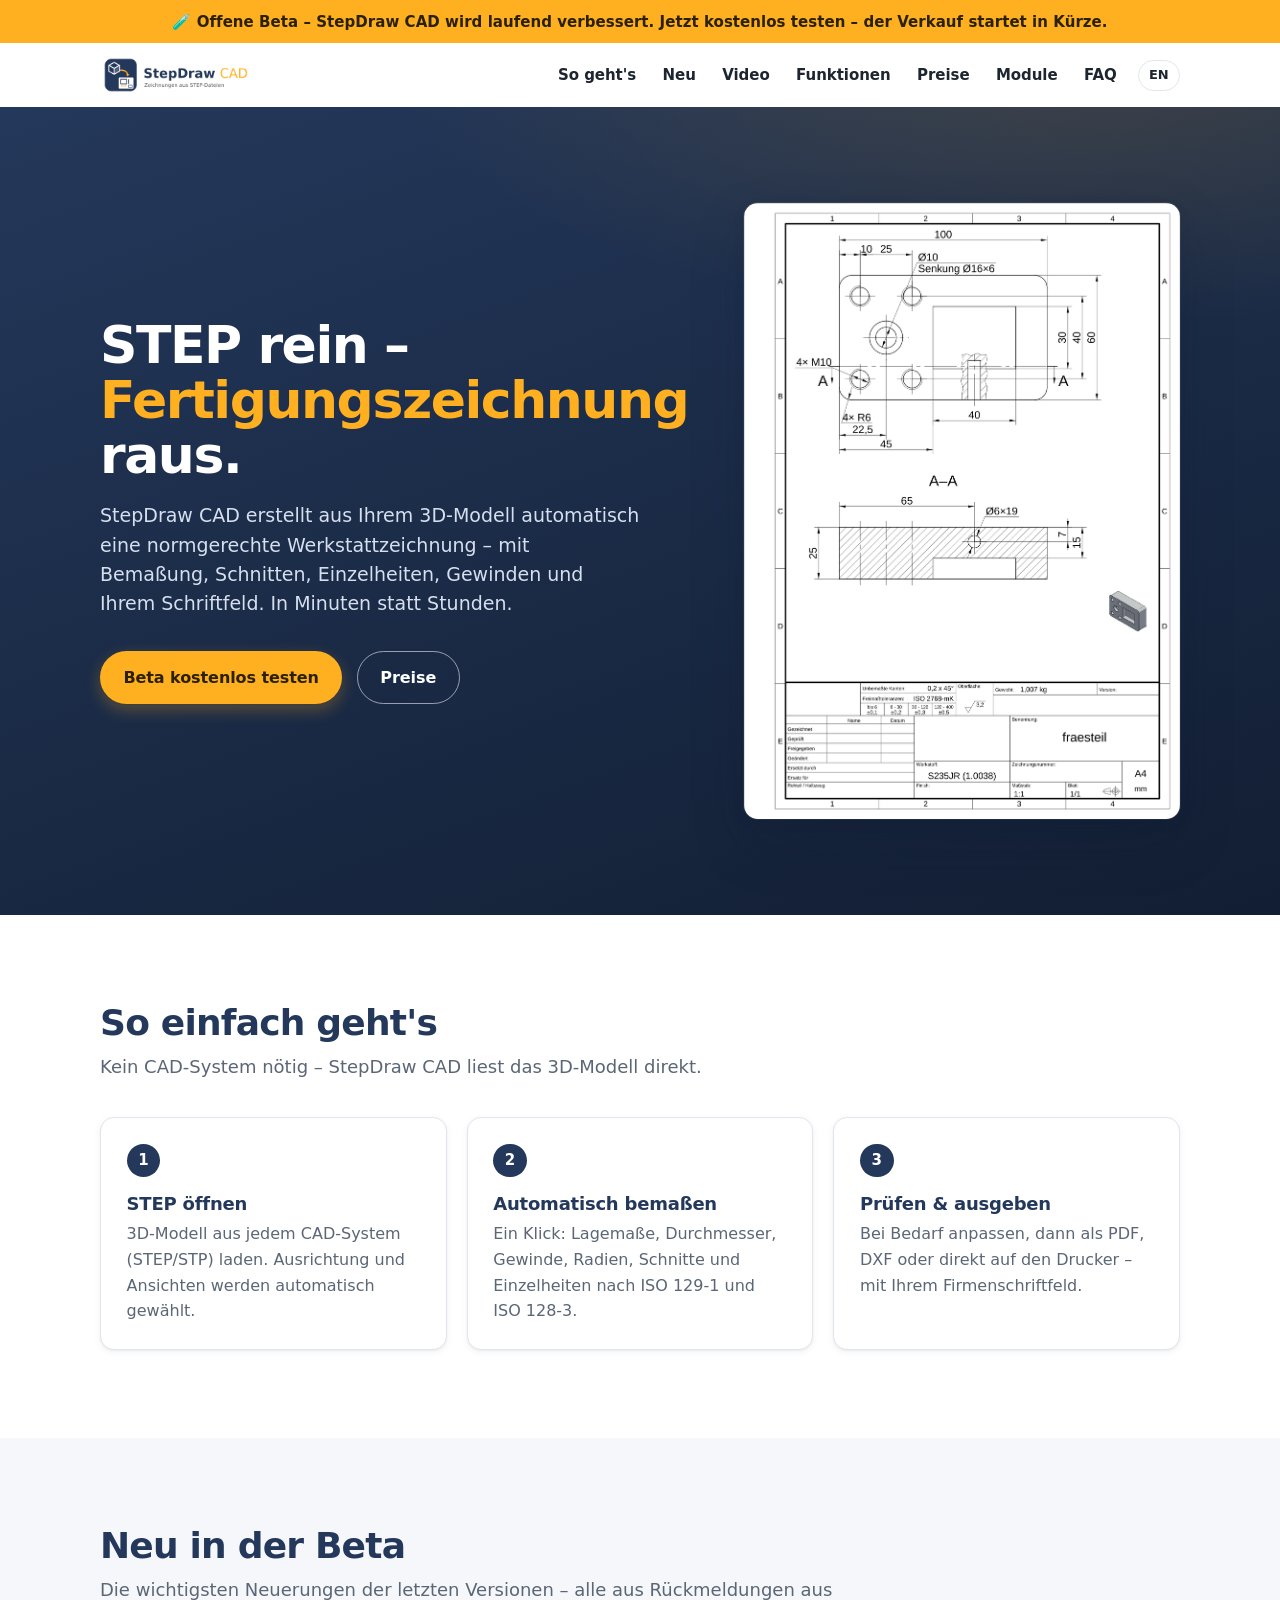
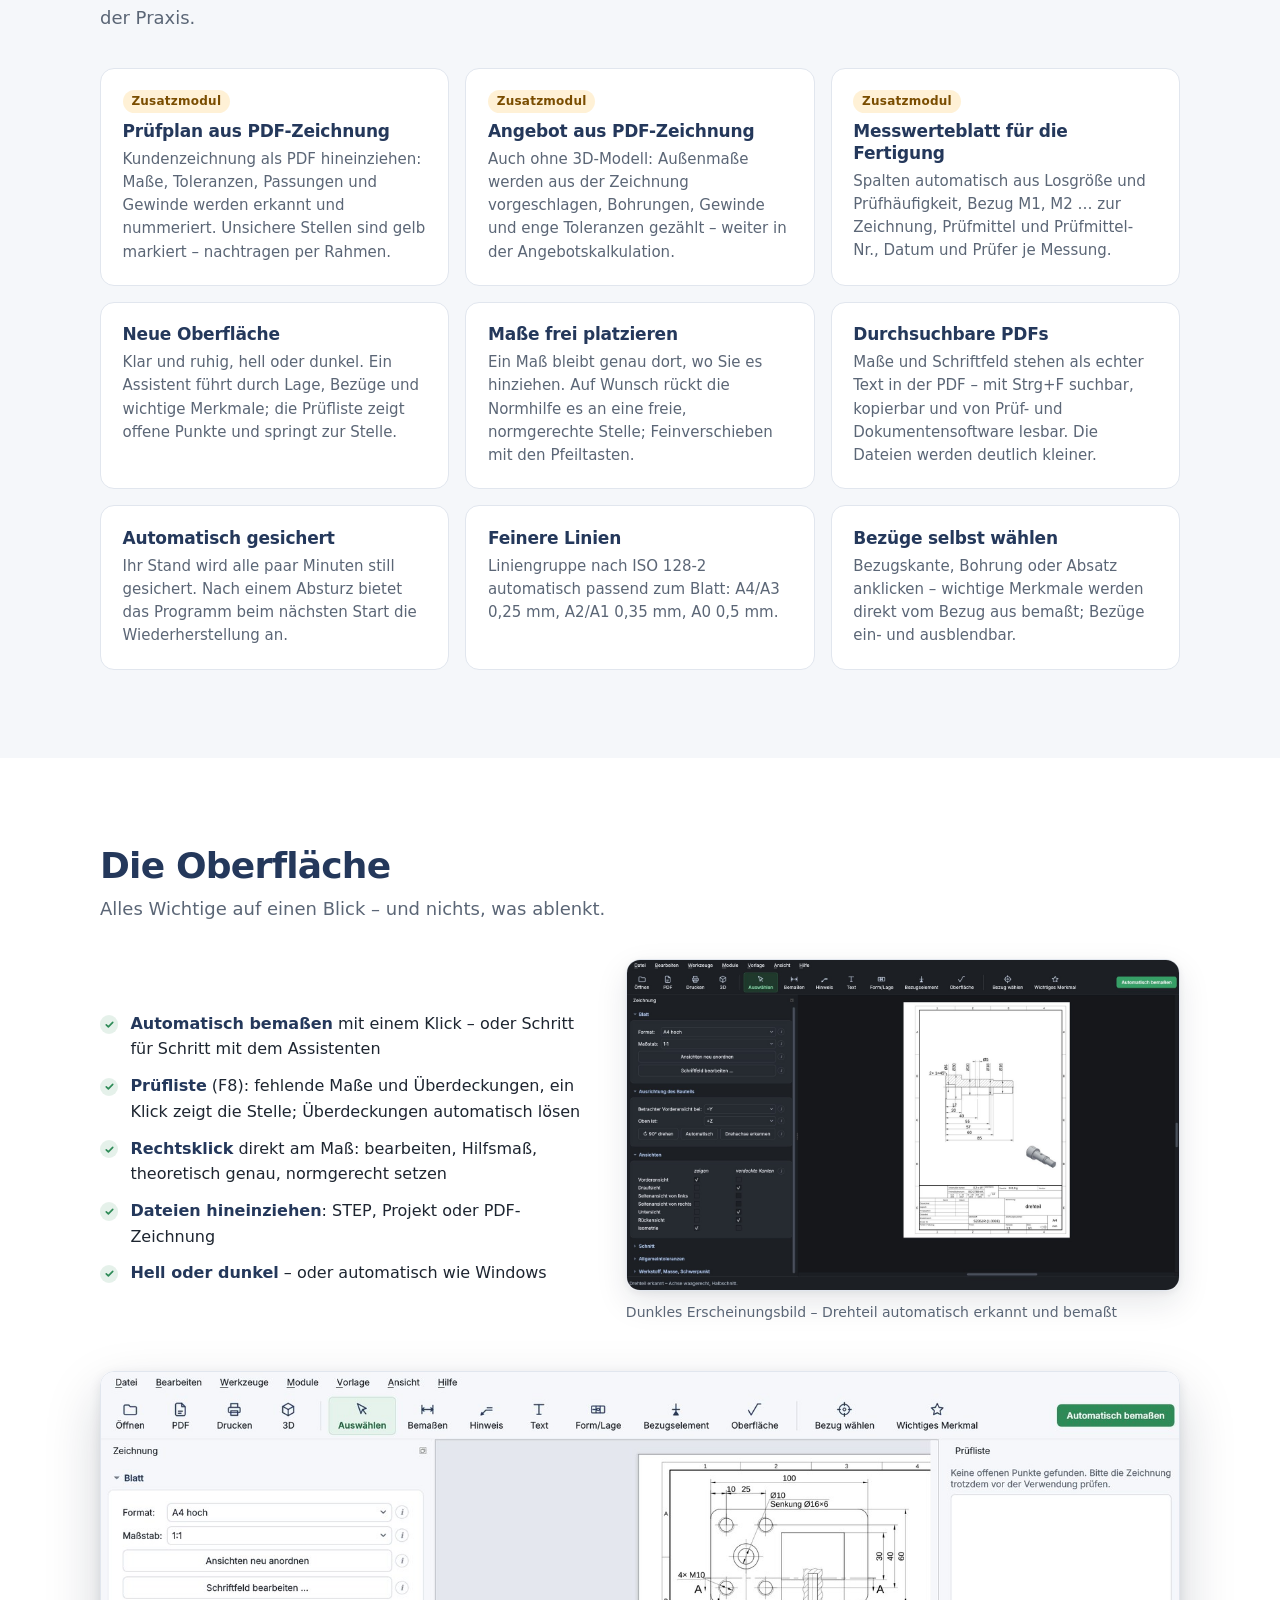
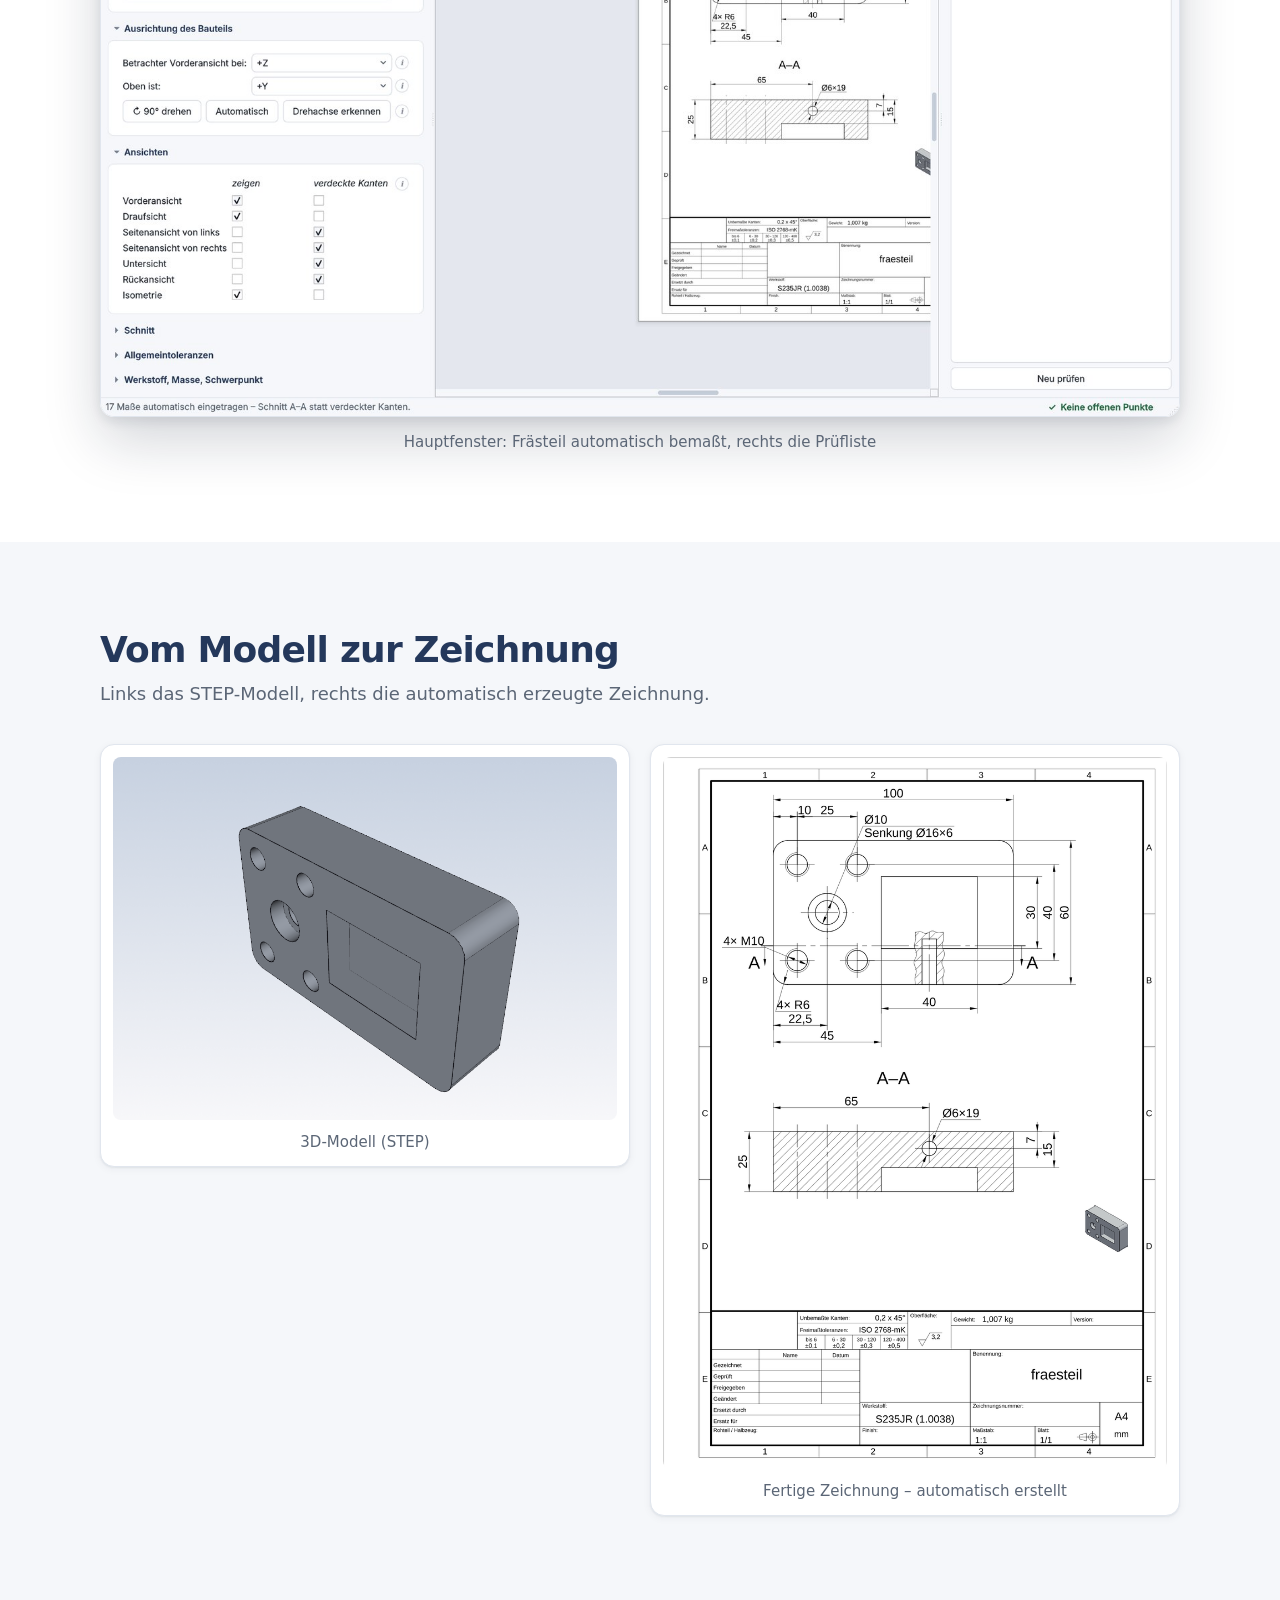
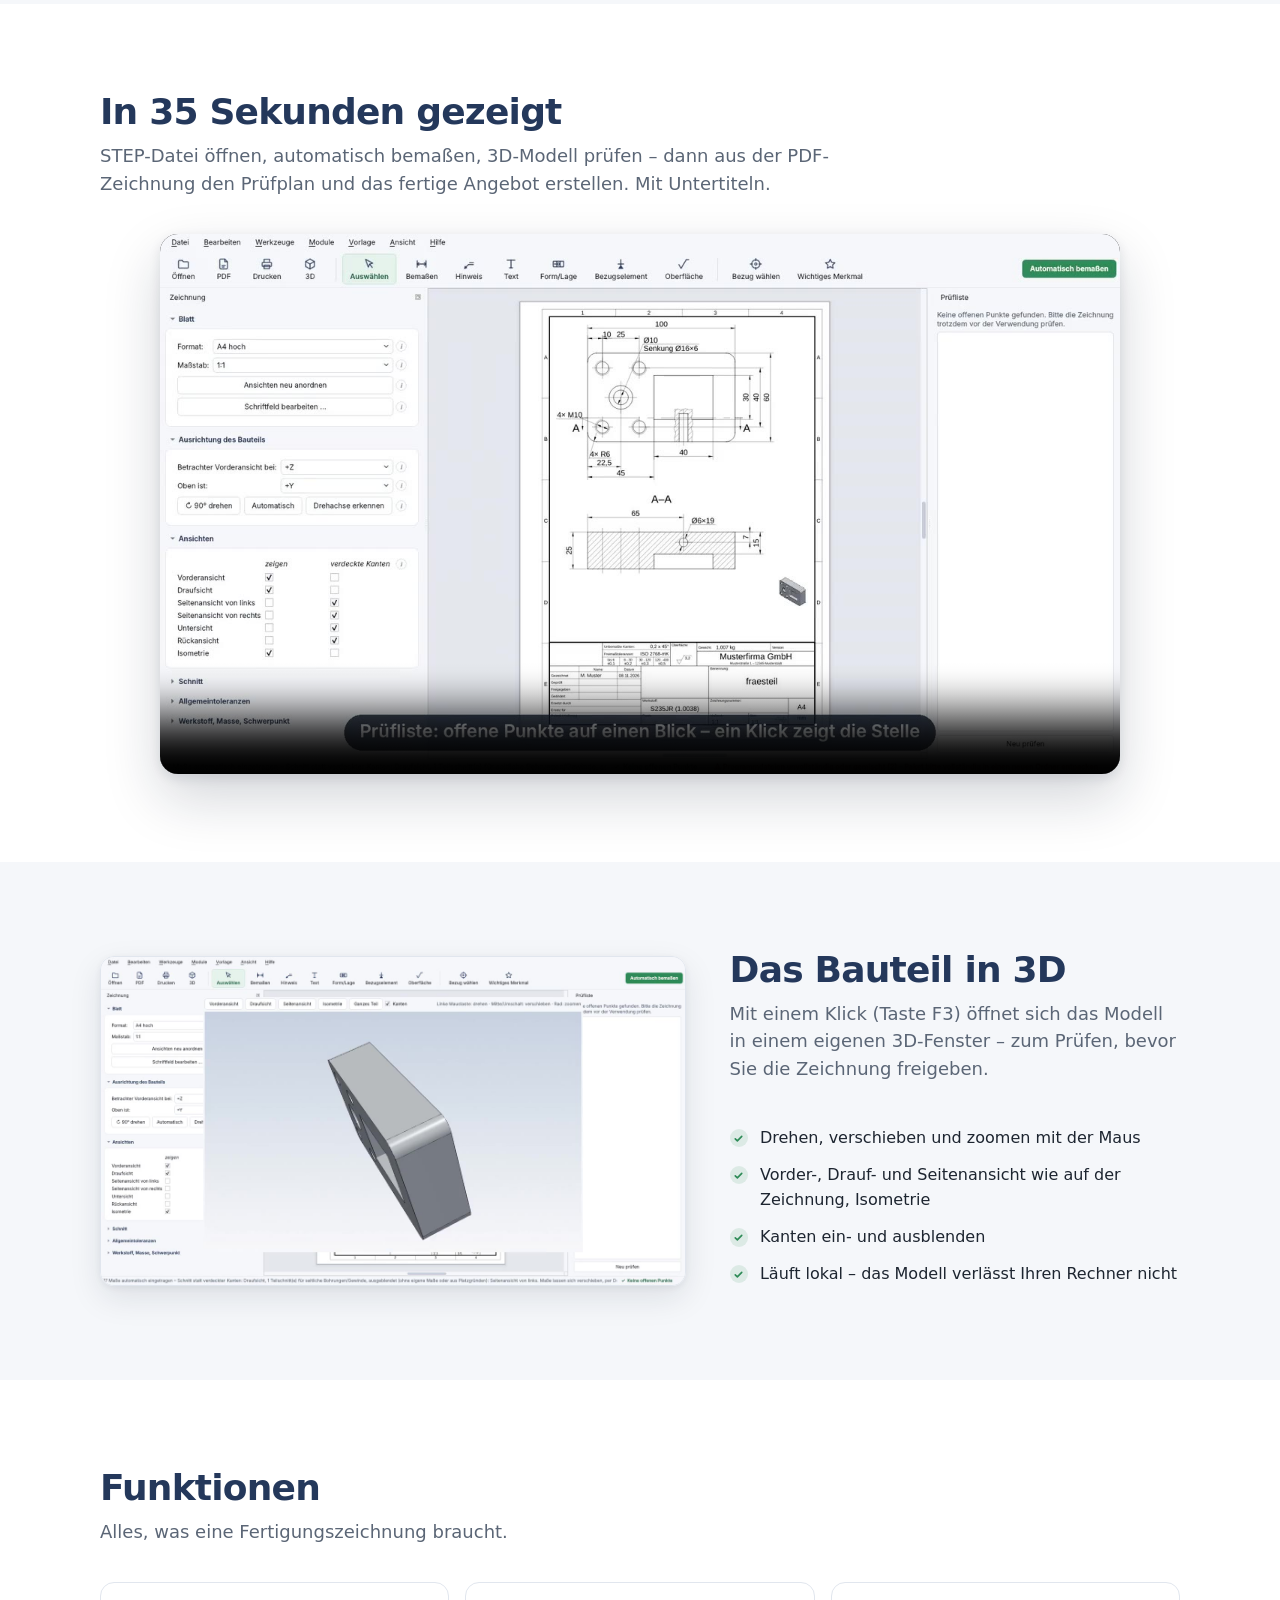
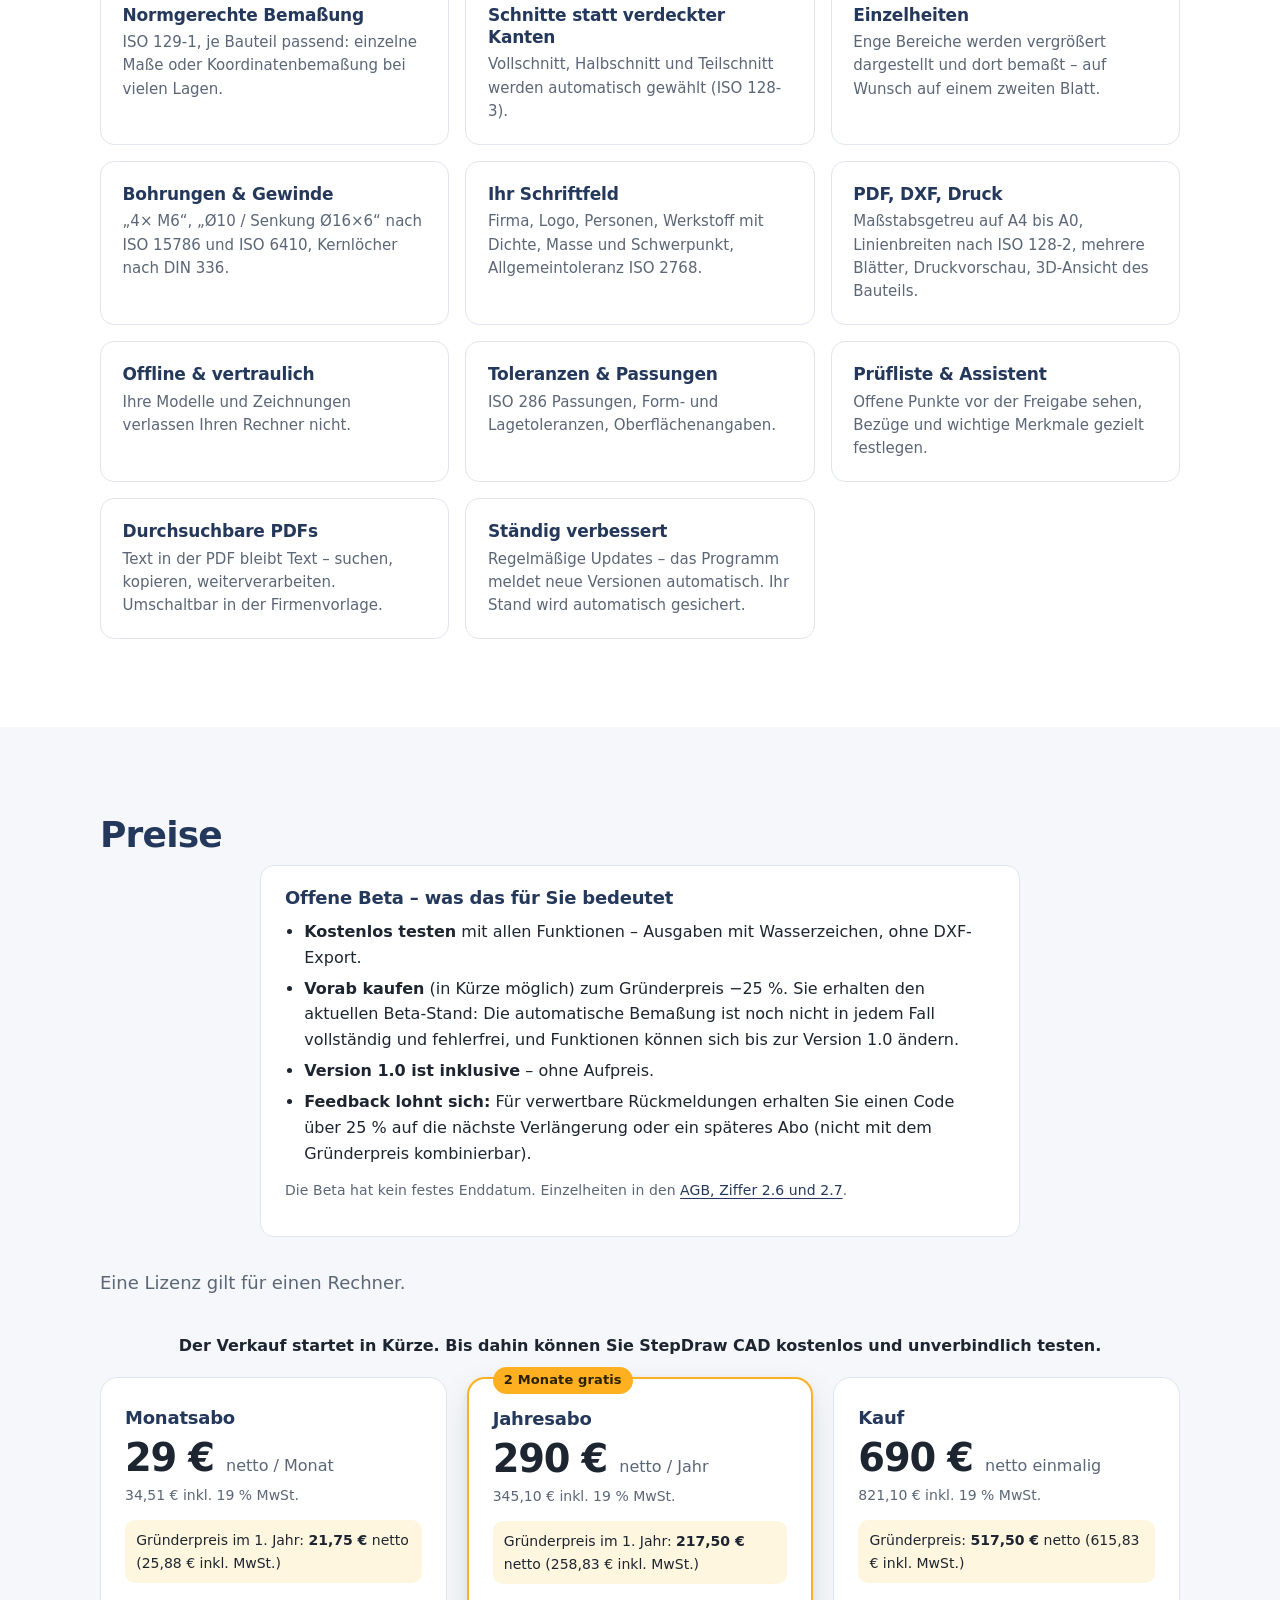
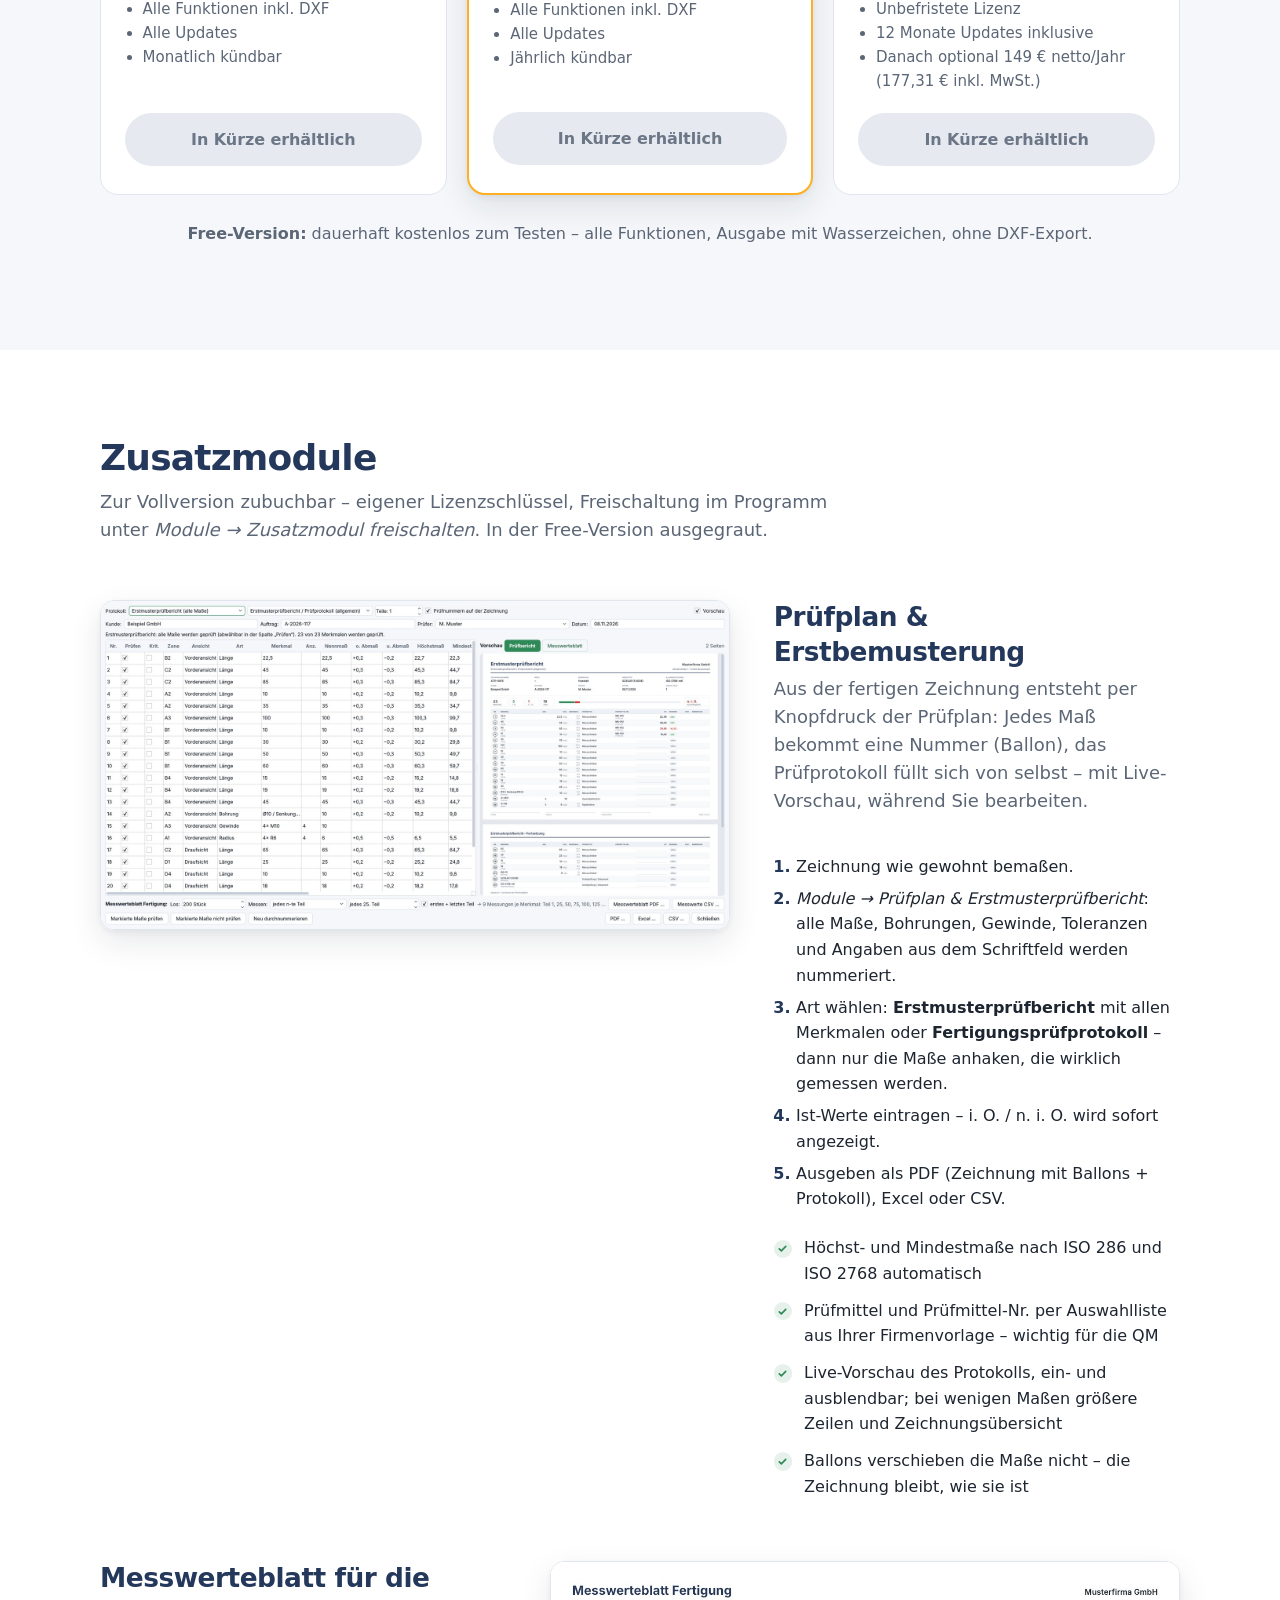
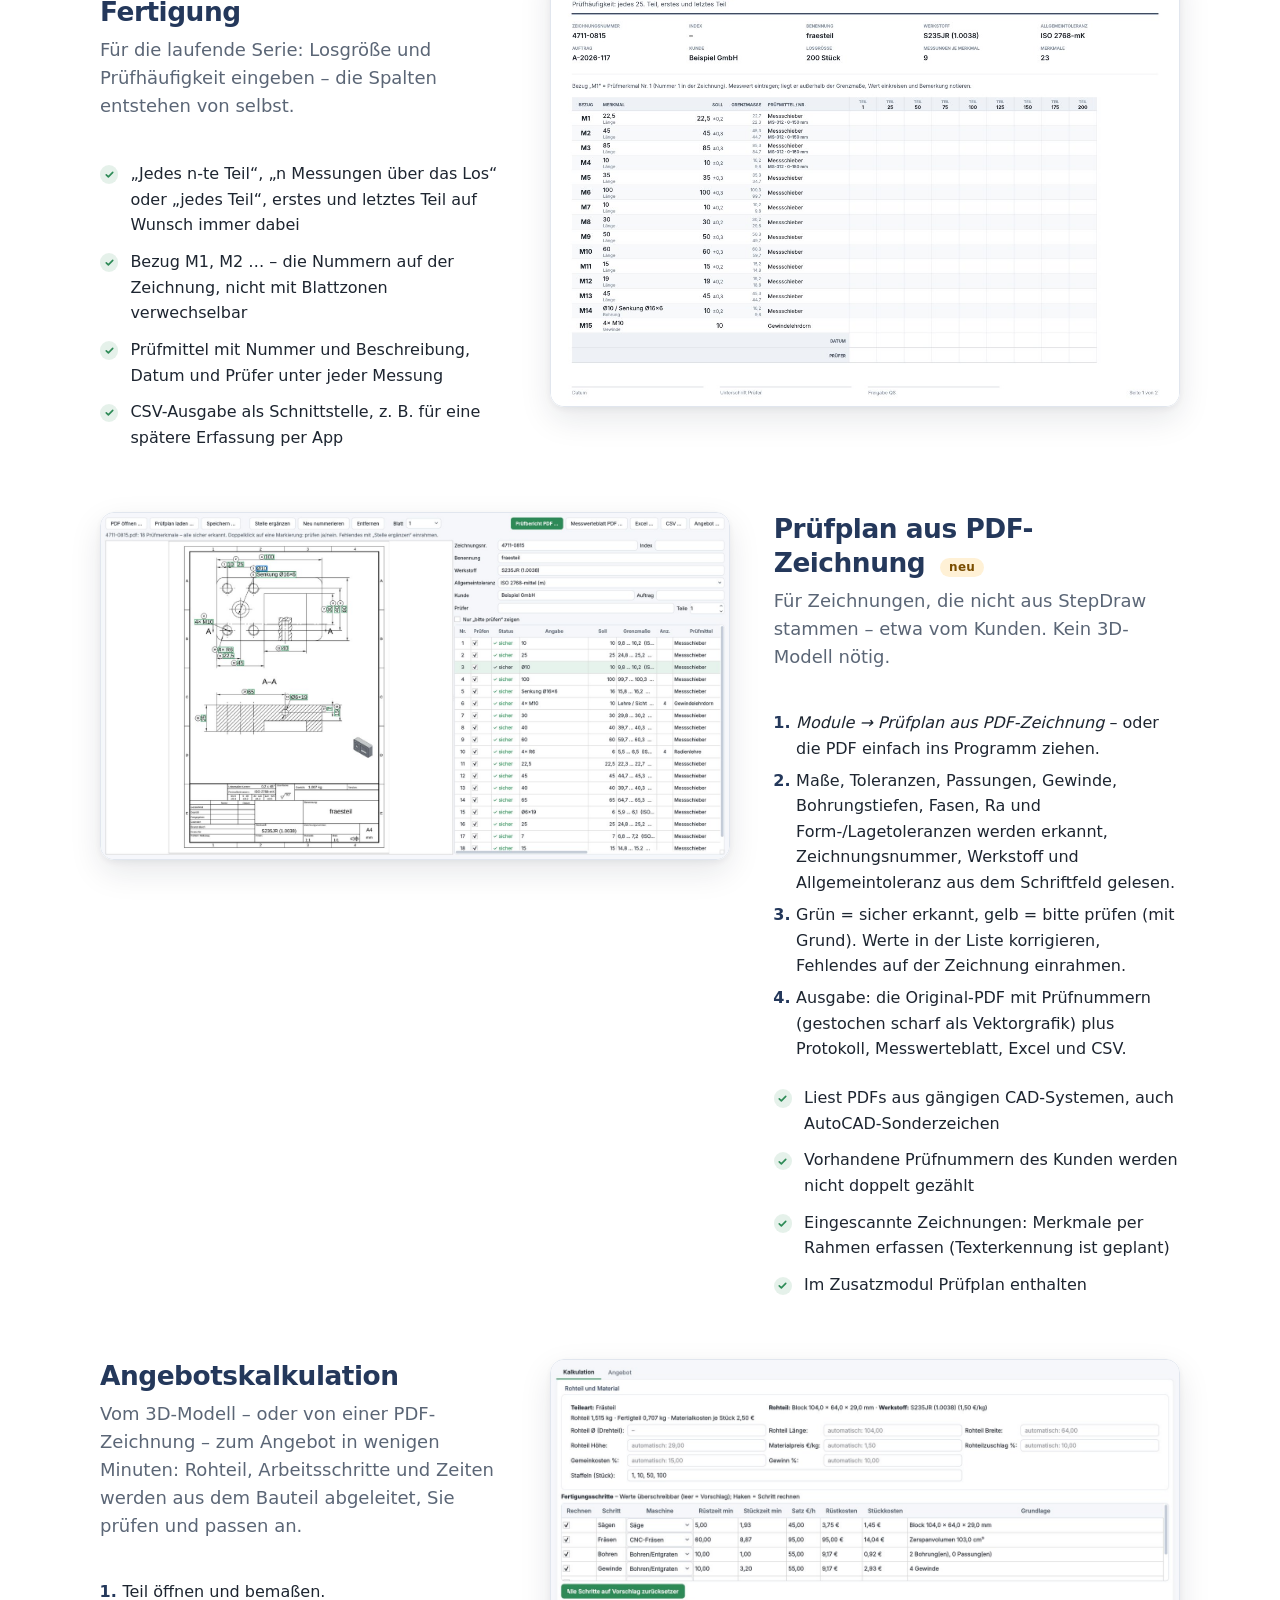
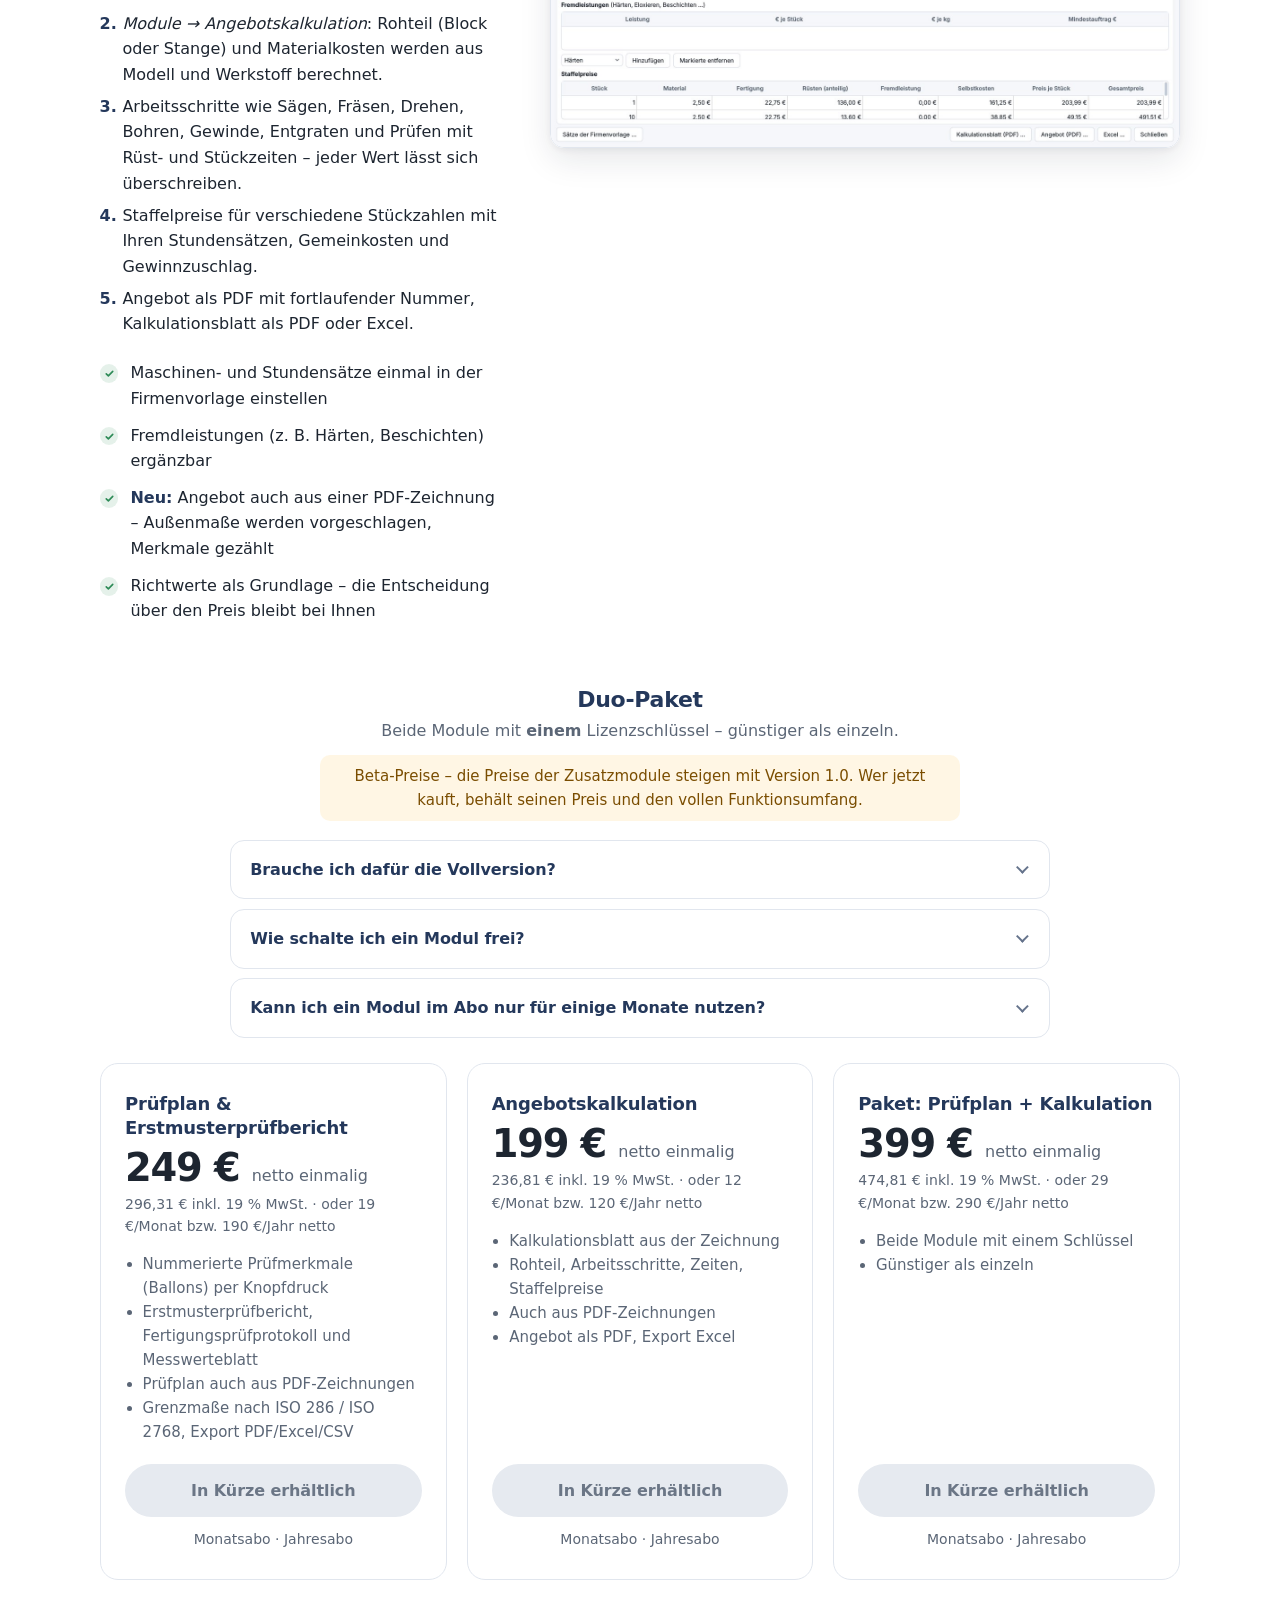
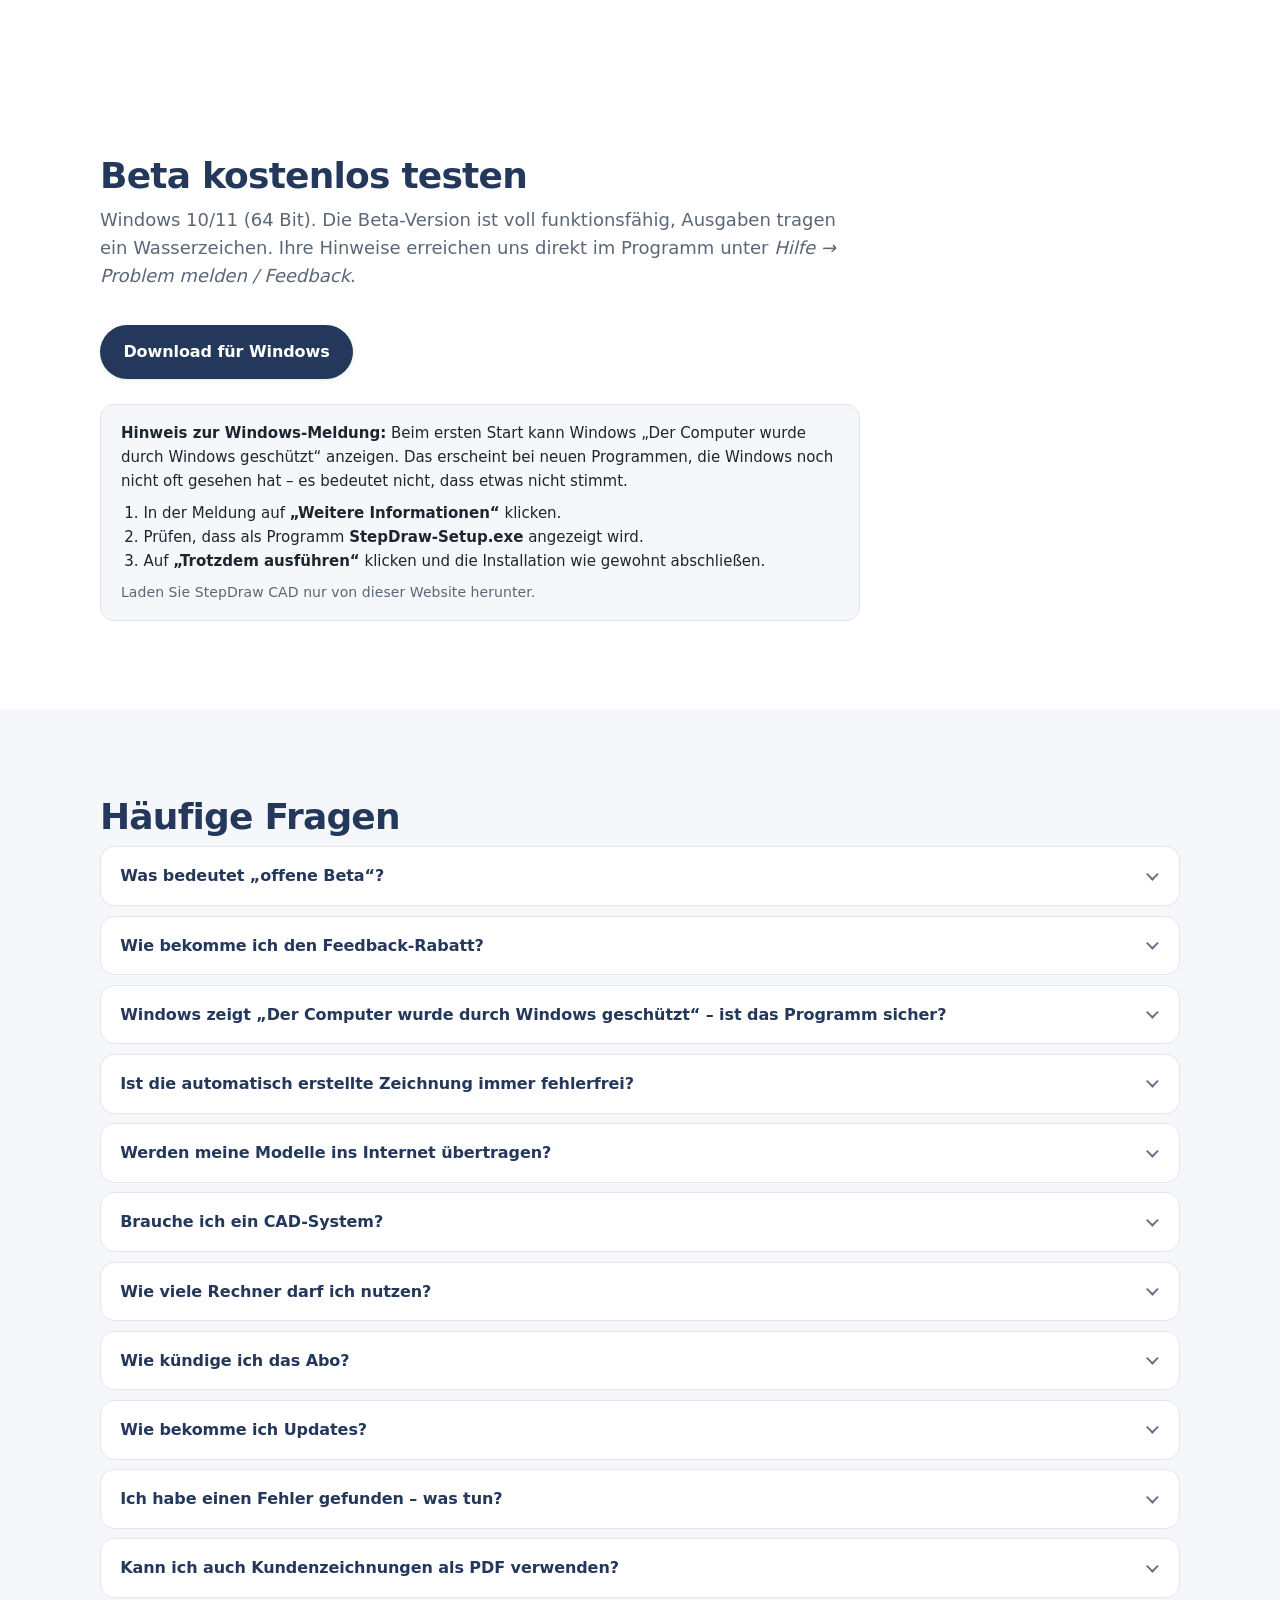
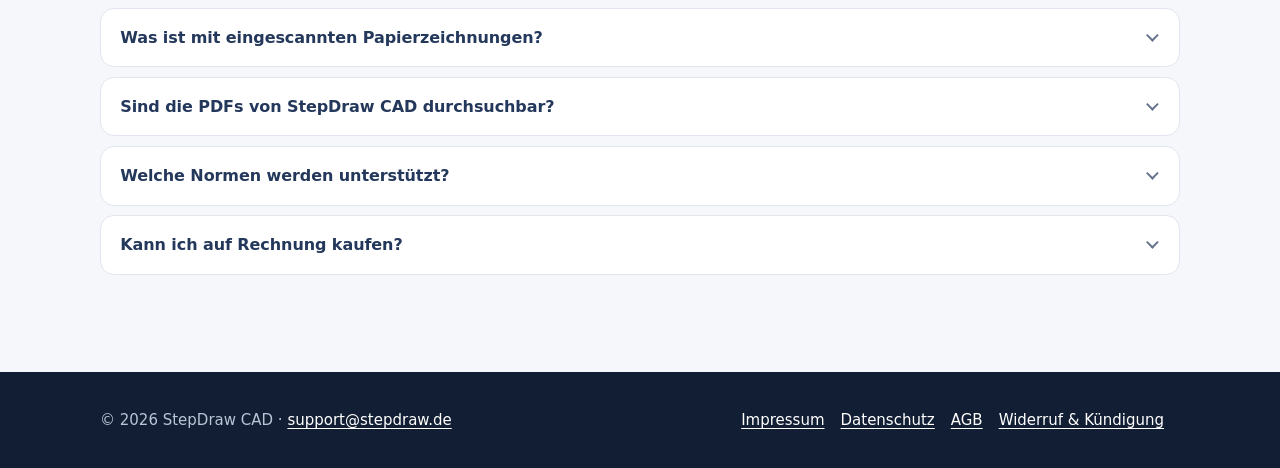
==== commit 9f19525e: "Add files via upload" ====
--- a/index.html
+++ b/index.html
@@ -24,7 +24,7 @@
 </head>
 <body>
 
-<div class="banner">🧪 Offene Beta – StepDraw CAD wird laufend verbessert. Kostenlos testen oder <a href="#preise">vorab zum Gründerpreis −25&nbsp;% kaufen</a>.</div>
+<div class="banner">🧪 Offene Beta – StepDraw CAD wird laufend verbessert. <span class="co">Kostenlos testen oder <a href="#preise">vorab zum Gründerpreis −25&nbsp;% kaufen</a>.</span><span class="pre">Jetzt kostenlos testen – der Verkauf startet in Kürze.</span></div>
 
 <header class="top"><div class="wrap">
   <a href="#"><img class="logo" src="assets/logo.png" alt="StepDraw CAD"></a>
@@ -150,16 +150,17 @@
     <h3>Offene Beta – was das für Sie bedeutet</h3>
     <ul>
       <li><b>Kostenlos testen</b> mit allen Funktionen – Ausgaben mit Wasserzeichen, ohne DXF-Export.</li>
-      <li><b>Vorab kaufen</b> zum Gründerpreis −25&nbsp;%. Sie erhalten den aktuellen Beta-Stand: Die automatische Bemaßung ist noch nicht in jedem Fall vollständig und fehlerfrei, und Funktionen können sich bis zur Version 1.0 ändern.</li>
+      <li><b>Vorab kaufen</b> <span class="pre">(in Kürze möglich)</span> zum Gründerpreis −25&nbsp;%. Sie erhalten den aktuellen Beta-Stand: Die automatische Bemaßung ist noch nicht in jedem Fall vollständig und fehlerfrei, und Funktionen können sich bis zur Version 1.0 ändern.</li>
       <li><b>Version 1.0 ist inklusive</b> – ohne Aufpreis.</li>
       <li><b>Feedback lohnt sich:</b> Für verwertbare Rückmeldungen erhalten Sie einen Code über 25&nbsp;% auf die nächste Verlängerung oder ein späteres Abo (nicht mit dem Gründerpreis kombinierbar).</li>
     </ul>
     <p class="small">Die Beta hat kein festes Enddatum. Einzelheiten in den <a href="agb.html#beta">AGB, Ziffer 2.6 und 2.7</a>.</p>
-    <label class="beta-ok"><input type="checkbox" id="beta-ok"> Ich habe die Beta-Hinweise gelesen und bin einverstanden, dass ich den Beta-Stand mit den genannten Einschränkungen erwerbe.</label>
+    <label class="beta-ok co-block"><input type="checkbox" id="beta-ok"> Ich habe die Beta-Hinweise gelesen und bin einverstanden, dass ich den Beta-Stand mit den genannten Einschränkungen erwerbe.</label>
   </div>
   <div class="after-launch">
   <p class="sub">Eine Lizenz gilt für einen Rechner.</p>
-  <p class="counter">🎉 Beta-Gründerpreis −25&nbsp;% für die ersten 20 Käufer: noch <b id="founders-left">20</b> von 20 verfügbar<br><small>Der Rabatt wird im Bestellvorgang automatisch eingetragen.</small></p>
+  <p class="pre-note pre">Der Verkauf startet in Kürze. Bis dahin können Sie StepDraw CAD kostenlos und unverbindlich testen.</p>
+  <p class="counter co-block">🎉 Beta-Gründerpreis −25&nbsp;% für die ersten 20 Käufer: noch <b id="founders-left">20</b> von 20 verfügbar<br><small>Der Rabatt wird im Bestellvorgang automatisch eingetragen.</small></p>
   <div class="prices">
     <div class="price">
       <h3>Monatsabo</h3>
@@ -188,7 +189,7 @@
     </div>
   </div>
     </div>
-  <p class="free"><b>Free-Version:</b> dauerhaft kostenlos zum Testen – alle Funktionen, Ausgabe mit Wasserzeichen, ohne DXF-Export.<span class="after-inline"><br>Für Unternehmen auch auf Rechnung: <a href="mailto:support@stepdraw.de">support@stepdraw.de</a></span></p>
+  <p class="free"><b>Free-Version:</b> dauerhaft kostenlos zum Testen – alle Funktionen, Ausgabe mit Wasserzeichen, ohne DXF-Export.<span class="after-inline co"><br>Für Unternehmen auch auf Rechnung: <a href="mailto:support@stepdraw.de">support@stepdraw.de</a></span></p>
 </div></section>
 
 <section id="zusatzmodule"><div class="wrap">
@@ -335,7 +336,7 @@
 <section id="faq" class="soft"><div class="wrap">
   <h2>Häufige Fragen</h2>
   <details><summary>Was bedeutet „offene Beta“?</summary>
-    <p>StepDraw CAD ist einsatzbereit, wird aber noch intensiv weiterentwickelt – vor allem die automatische Bemaßung. Jeder kann das Programm kostenlos testen. Wer schon jetzt eine Lizenz möchte, kauft vorab zum Gründerpreis (−25&nbsp;%) und erhält Version 1.0 ohne Aufpreis. Bis dahin können sich Funktionen noch ändern, und nicht jede Zeichnung ist ohne Nacharbeit vollständig. Ein festes Enddatum gibt es nicht – die Beta endet mit Version 1.0.</p></details>
+    <p>StepDraw CAD ist einsatzbereit, wird aber noch intensiv weiterentwickelt – vor allem die automatische Bemaßung. Jeder kann das Programm kostenlos testen. Wer eine Lizenz möchte, kauft <span class="pre">(sobald der Verkauf startet) </span>vorab zum Gründerpreis (−25&nbsp;%) und erhält Version 1.0 ohne Aufpreis. Bis dahin können sich Funktionen noch ändern, und nicht jede Zeichnung ist ohne Nacharbeit vollständig. Ein festes Enddatum gibt es nicht – die Beta endet mit Version 1.0.</p></details>
   <details><summary>Wie bekomme ich den Feedback-Rabatt?</summary>
     <p>Schicken Sie uns während der Beta eine verwertbare Rückmeldung – einen Fehler, eine fehlende Bemaßung, einen Verbesserungsvorschlag – über <i>Hilfe → Problem melden / Feedback</i> oder an <a href="mailto:support@stepdraw.de">support@stepdraw.de</a>. Sie erhalten dann per E-Mail einen persönlichen Code über 25&nbsp;% auf Ihre nächste Verlängerung oder ein späteres Abo. Der Code ist nicht mit dem Gründerpreis kombinierbar.</p></details>
   <details><summary>Windows zeigt „Der Computer wurde durch Windows geschützt“ – ist das Programm sicher?</summary>
@@ -363,7 +364,7 @@
   <details><summary>Welche Normen werden unterstützt?</summary>
     <p>U. a. ISO 128-2/-3, ISO 129-1, ISO 15786, ISO 6410, ISO 2768, ISO 286, ISO 5455, ISO 5457, ISO 7200.</p></details>
   <details><summary>Kann ich auf Rechnung kaufen?</summary>
-    <p>Für Unternehmen ja – schreiben Sie an <a href="mailto:support@stepdraw.de">support@stepdraw.de</a>.</p></details>
+    <p>Für Unternehmen ja<span class="pre">, sobald der Verkauf startet</span> – schreiben Sie an <a href="mailto:support@stepdraw.de">support@stepdraw.de</a>.</p></details>
 </div></section>
 
 <footer><div class="wrap">
--- a/style.css
+++ b/style.css
@@ -316,3 +316,10 @@
 .counter small { font-size: .875rem; color: var(--muted); }
 .btn.disabled { cursor: not-allowed; }
 @media (prefers-reduced-motion: reduce) { .beta-box { transition: none; } }
+
+/* Vor dem Verkaufsstart (SHOP.checkout = false): Preise sichtbar, Kauf noch nicht möglich */
+.pre { display: none; }
+html.precheckout .pre { display: inline; }
+html.precheckout .co, html.precheckout .co-block, html.live.precheckout .after-inline.co { display: none; }
+html.precheckout p.pre-note { display: block; text-align: center; font-weight: 600; margin: .4rem auto 1.2rem; }
+html.precheckout .price .btn.disabled { cursor: default; }
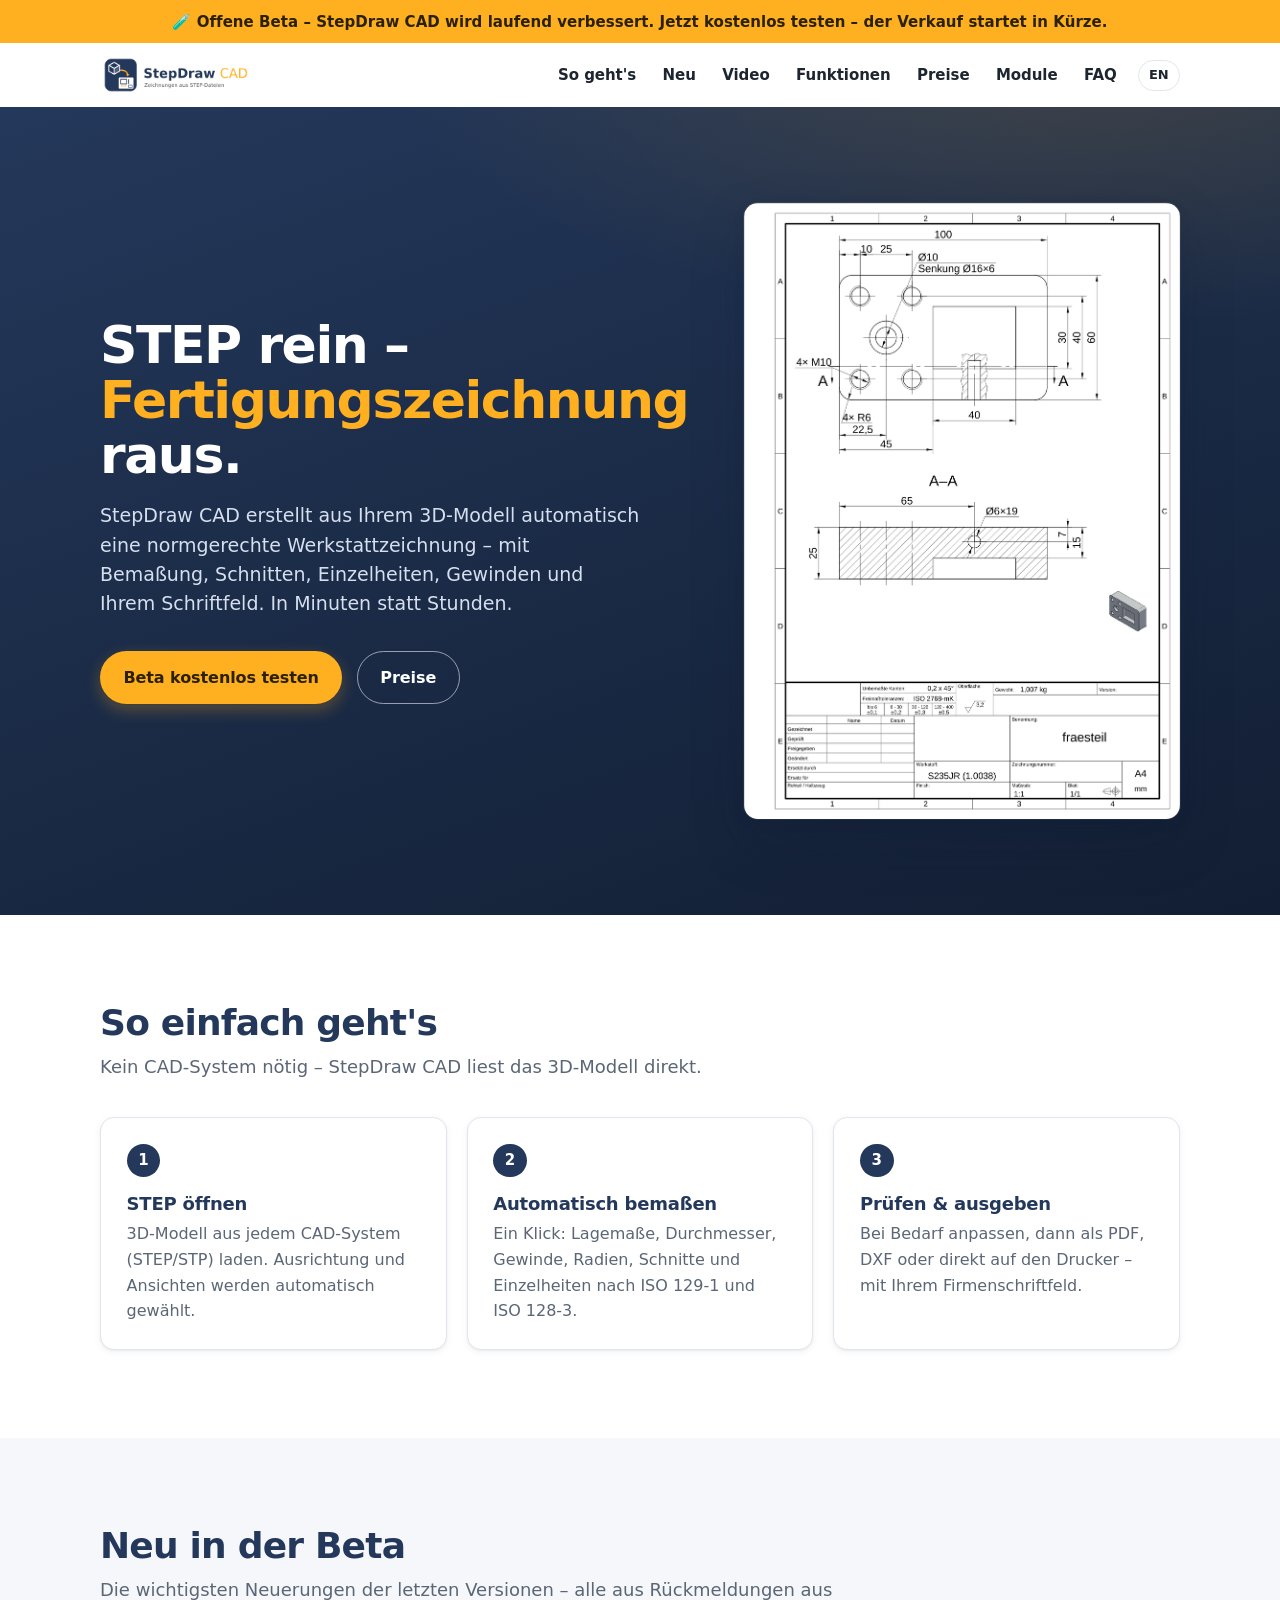
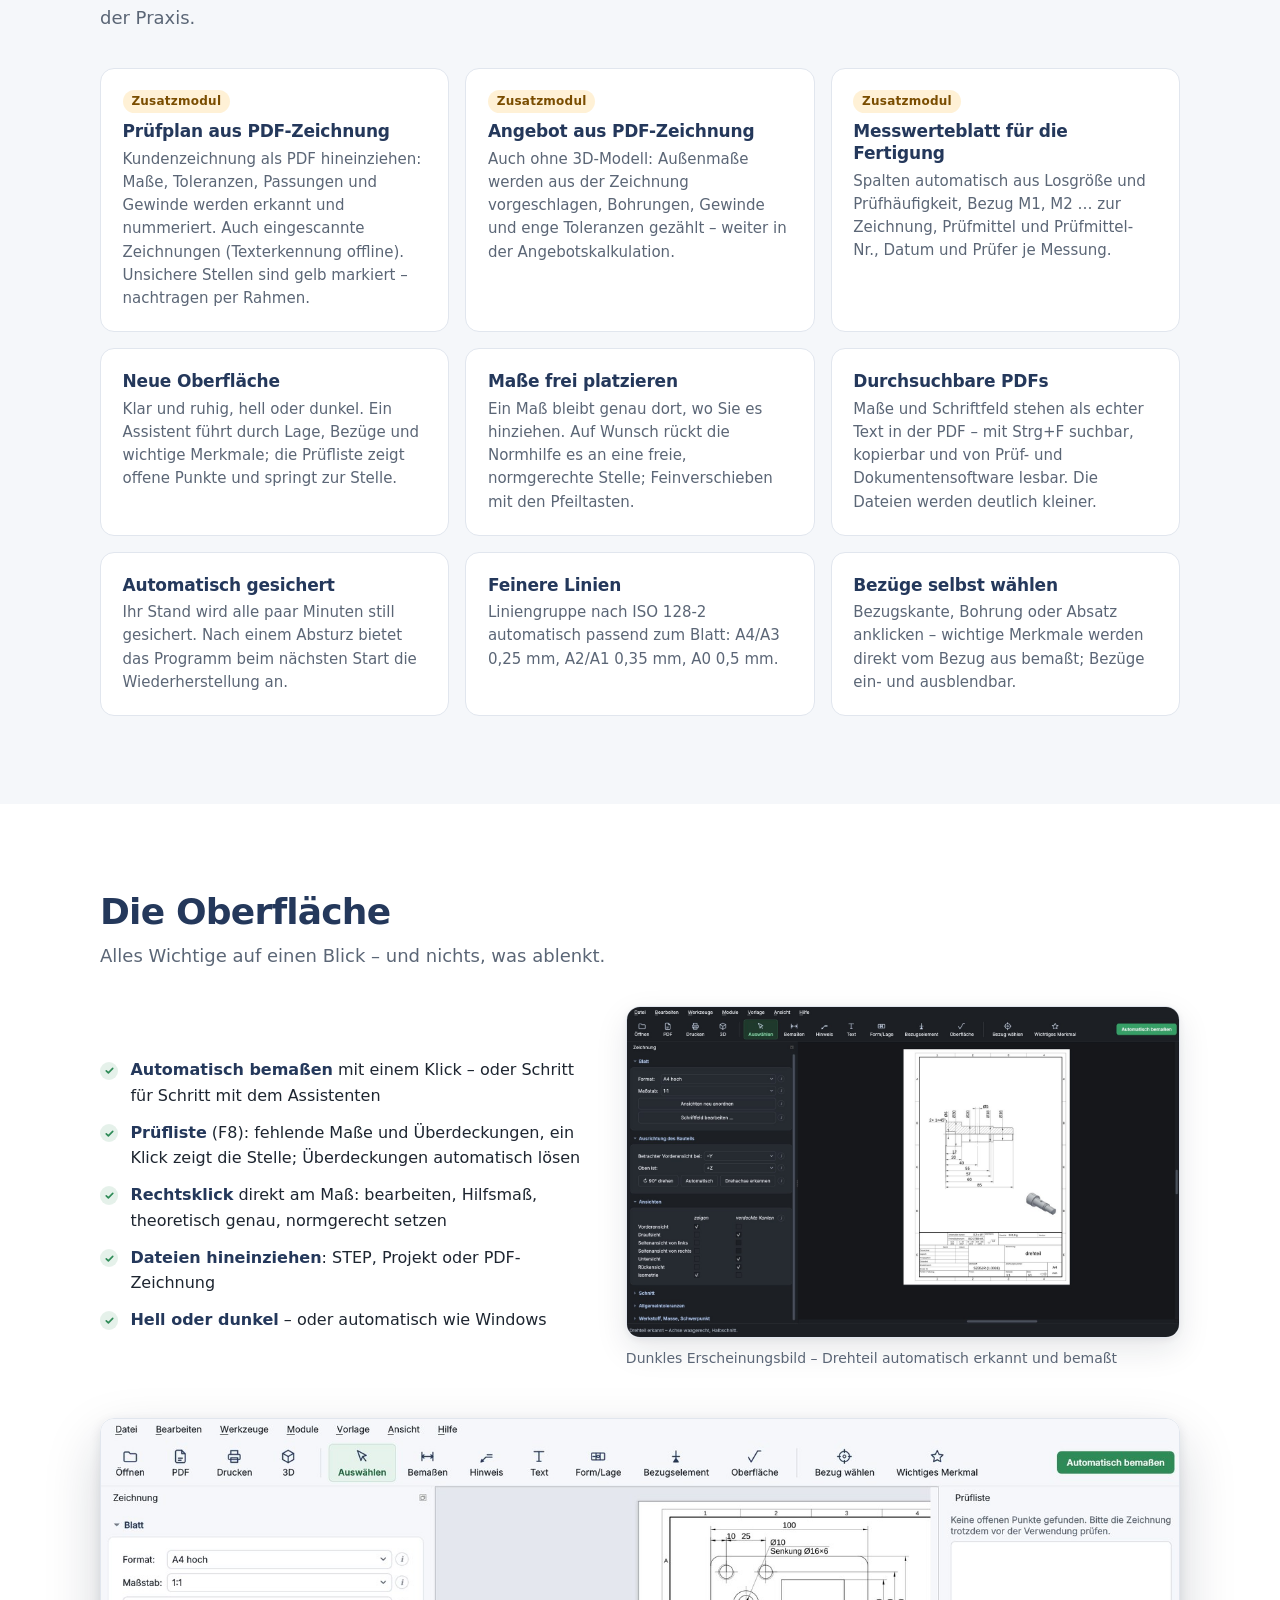
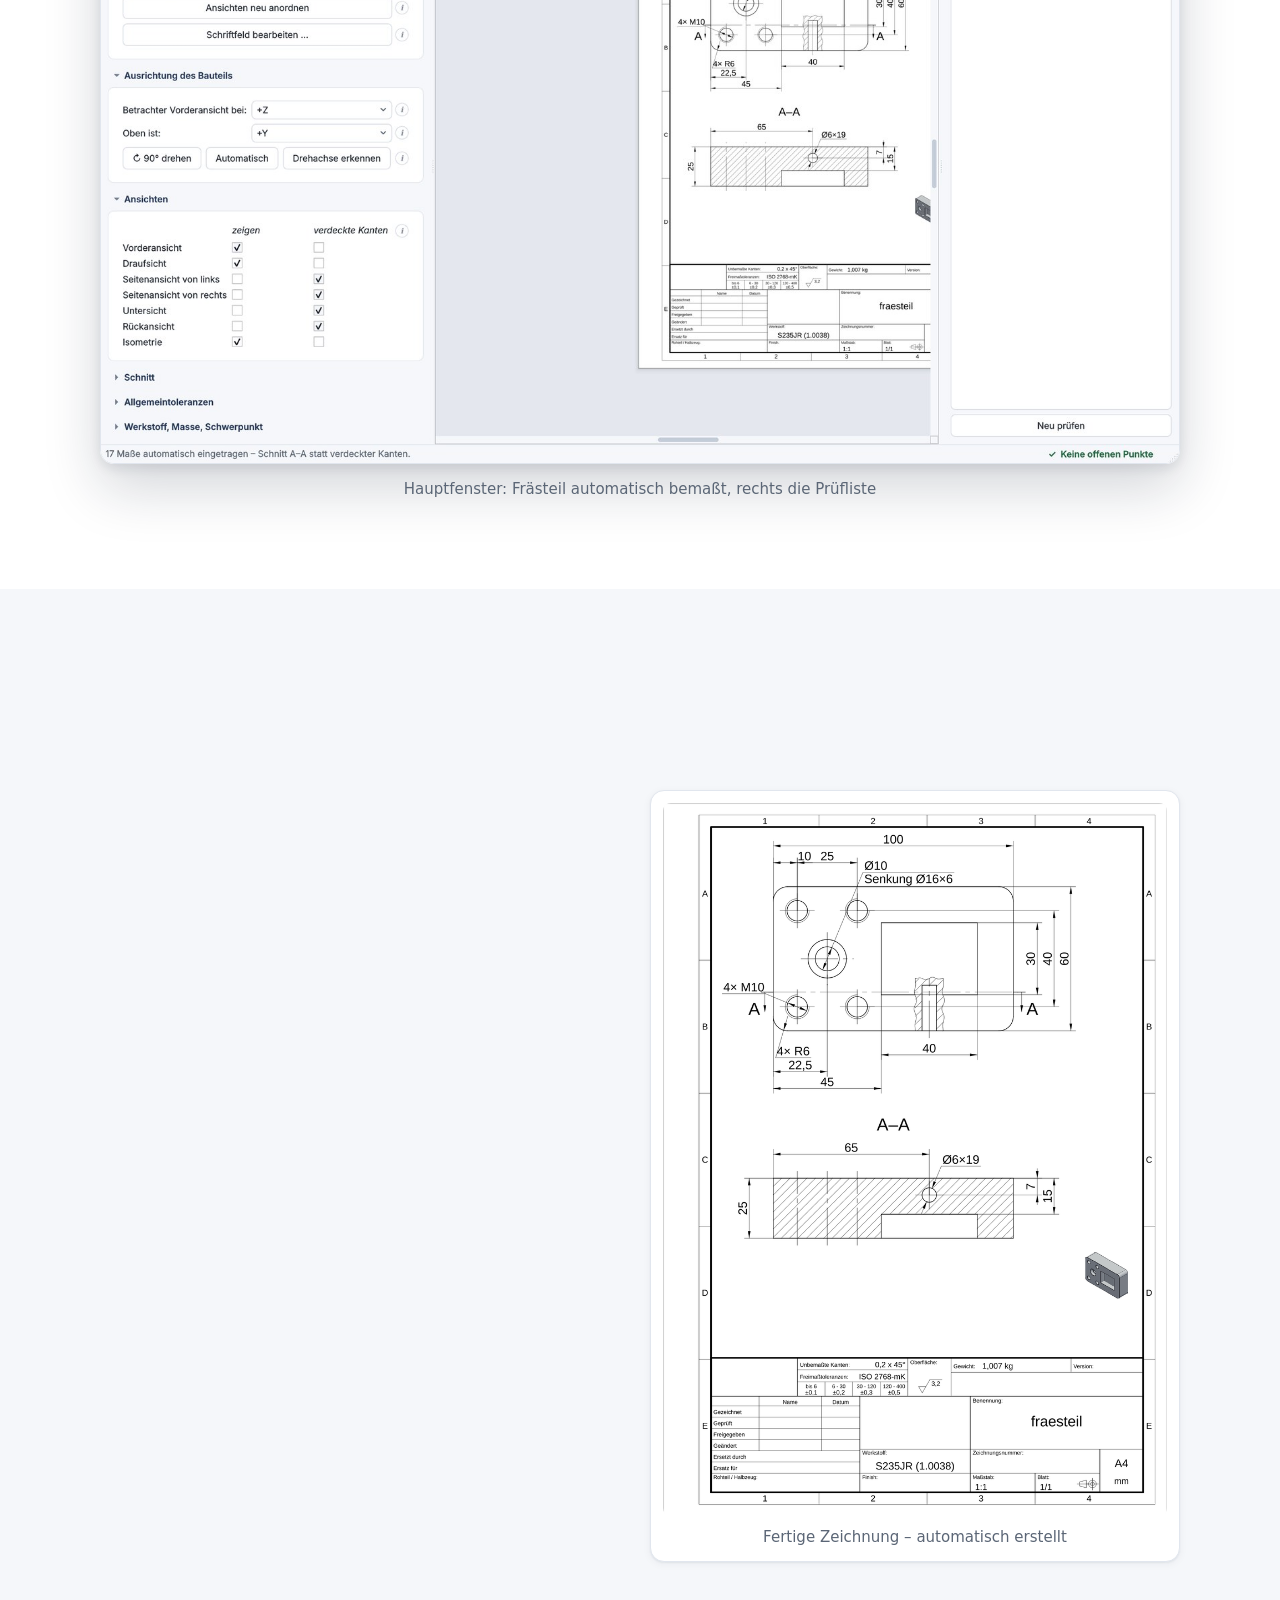
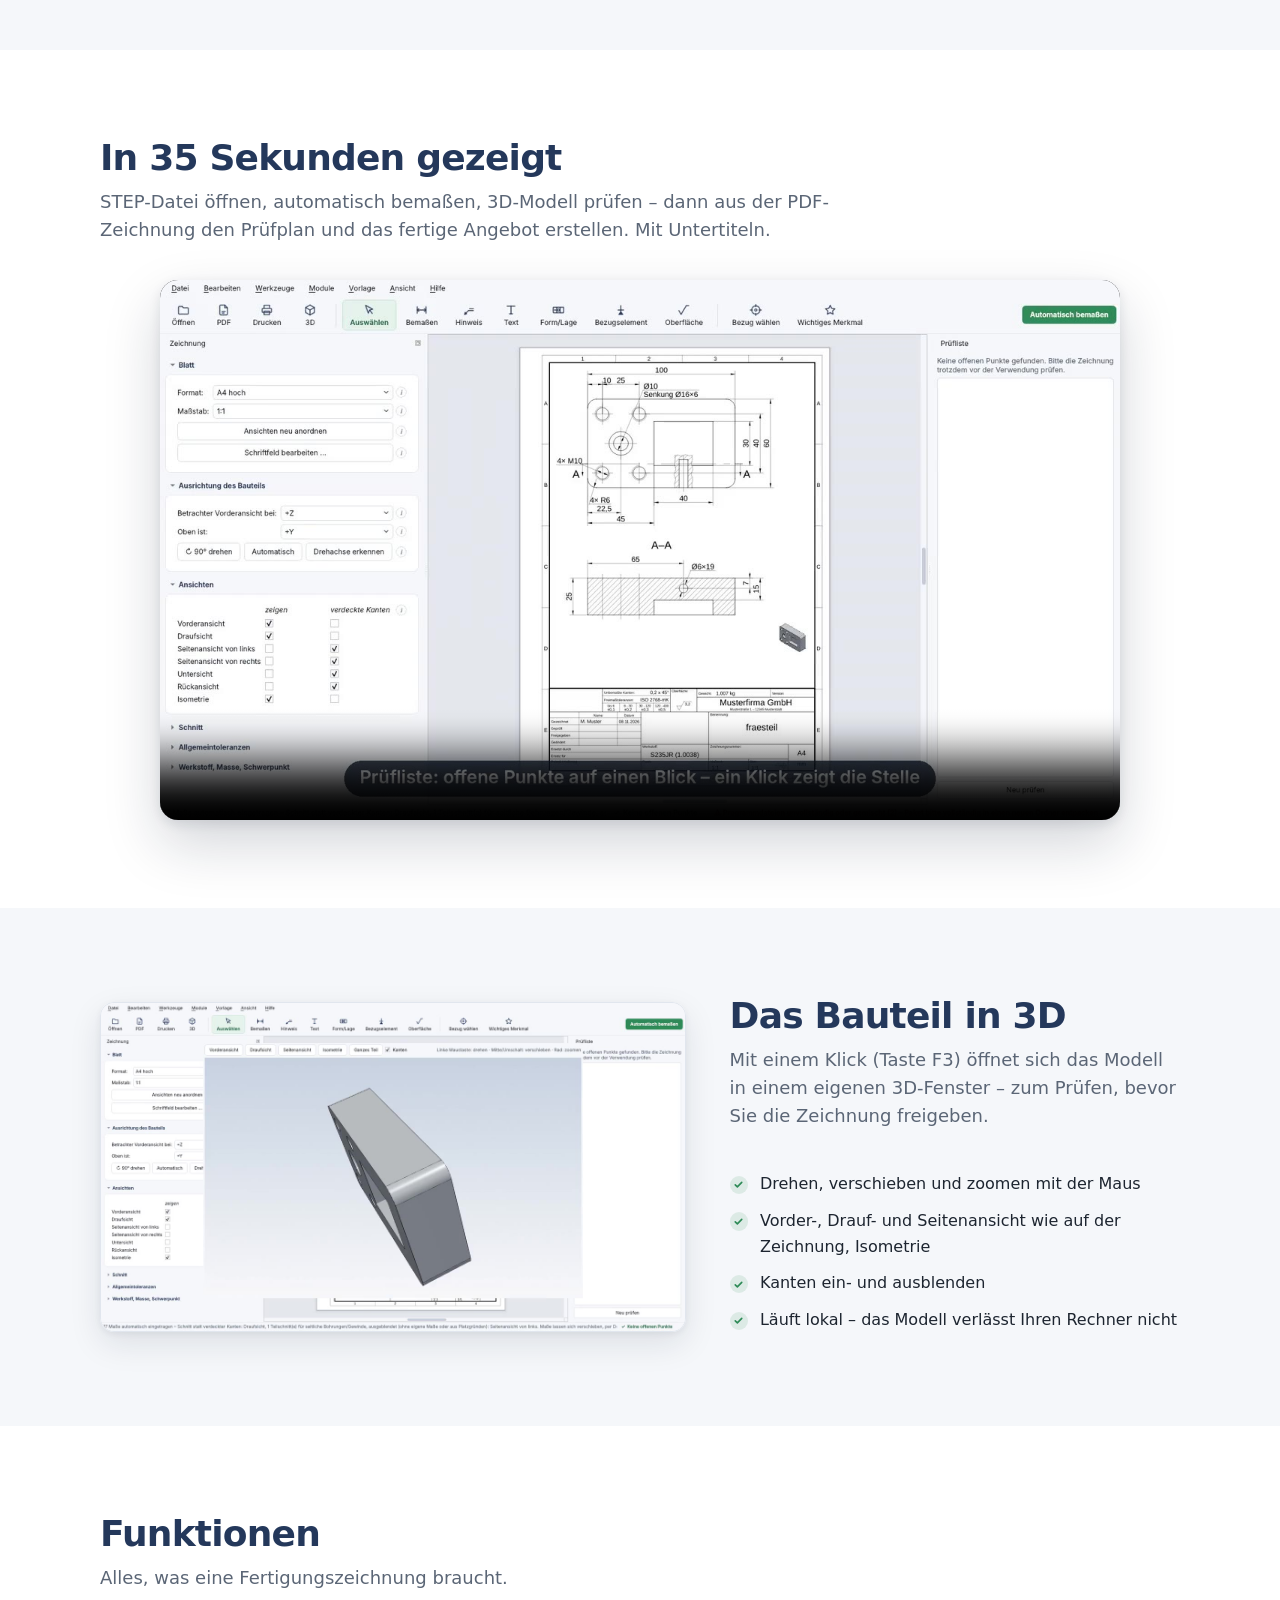
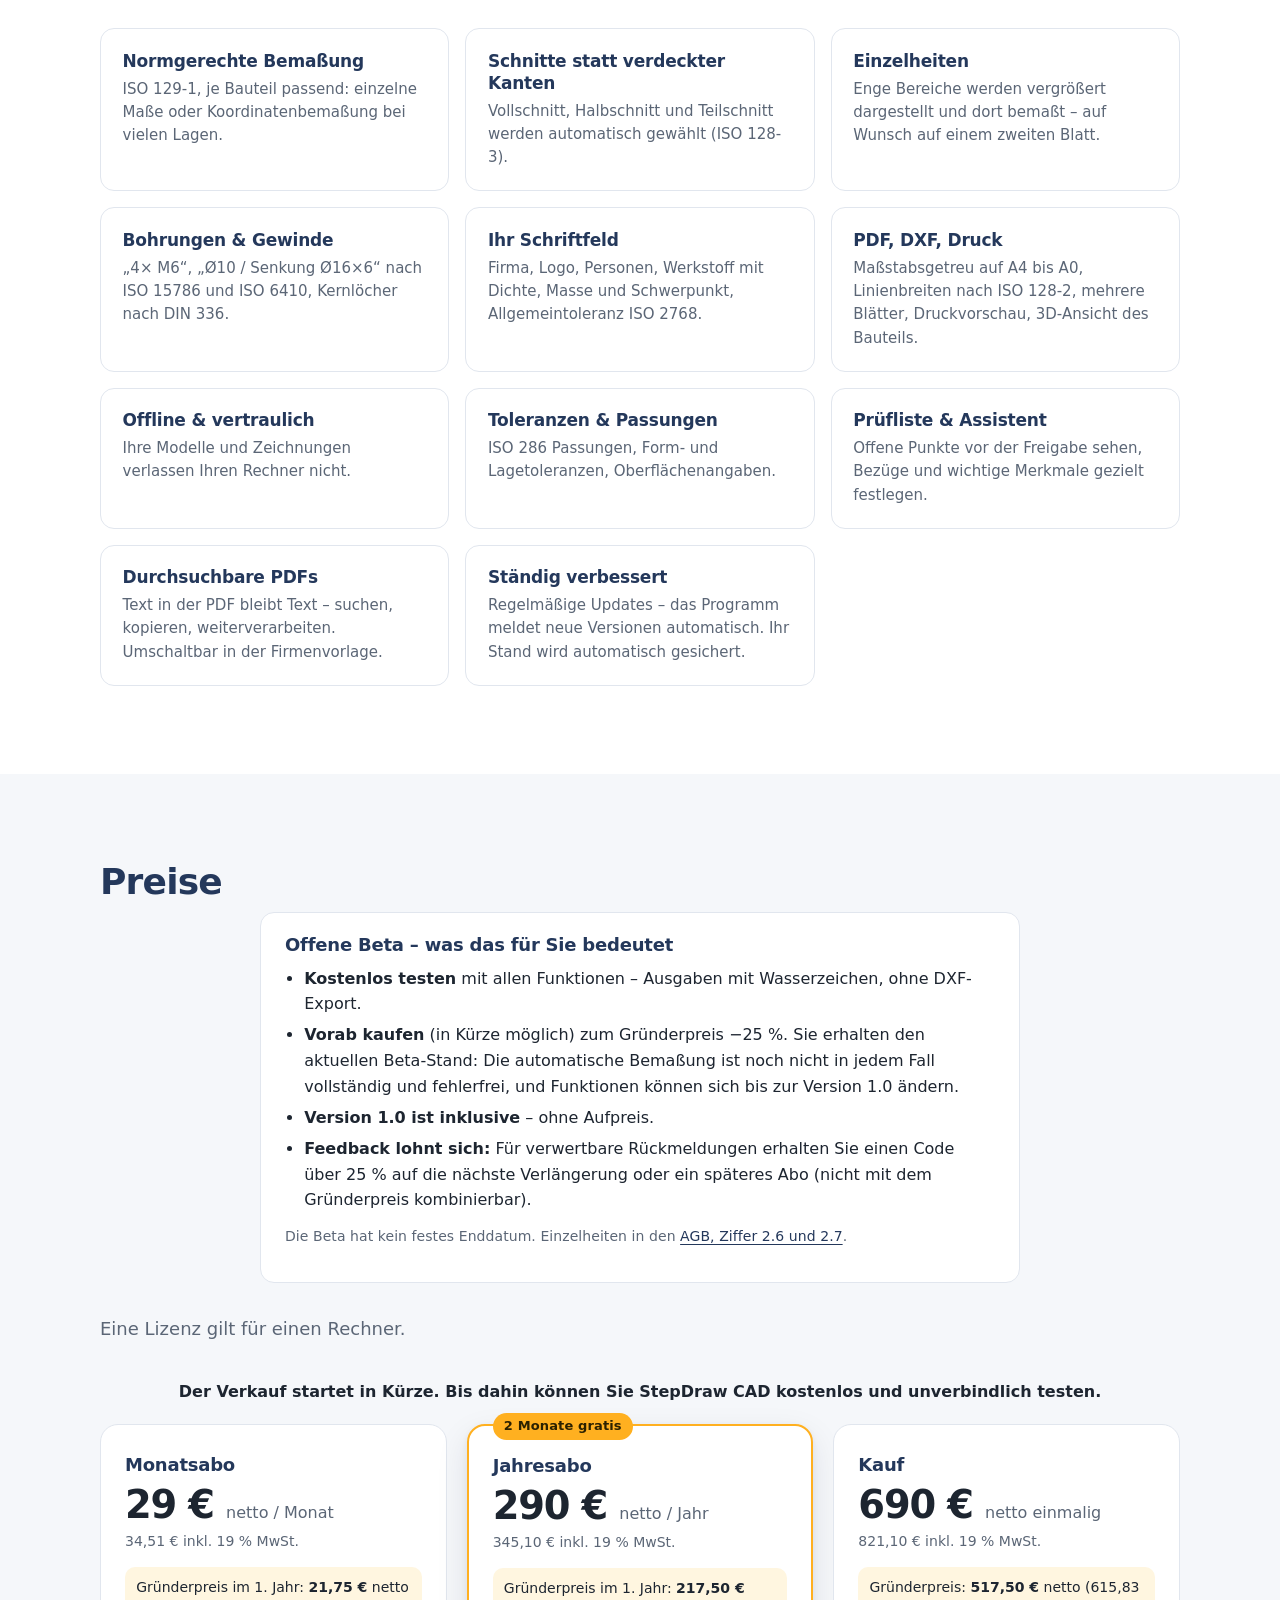
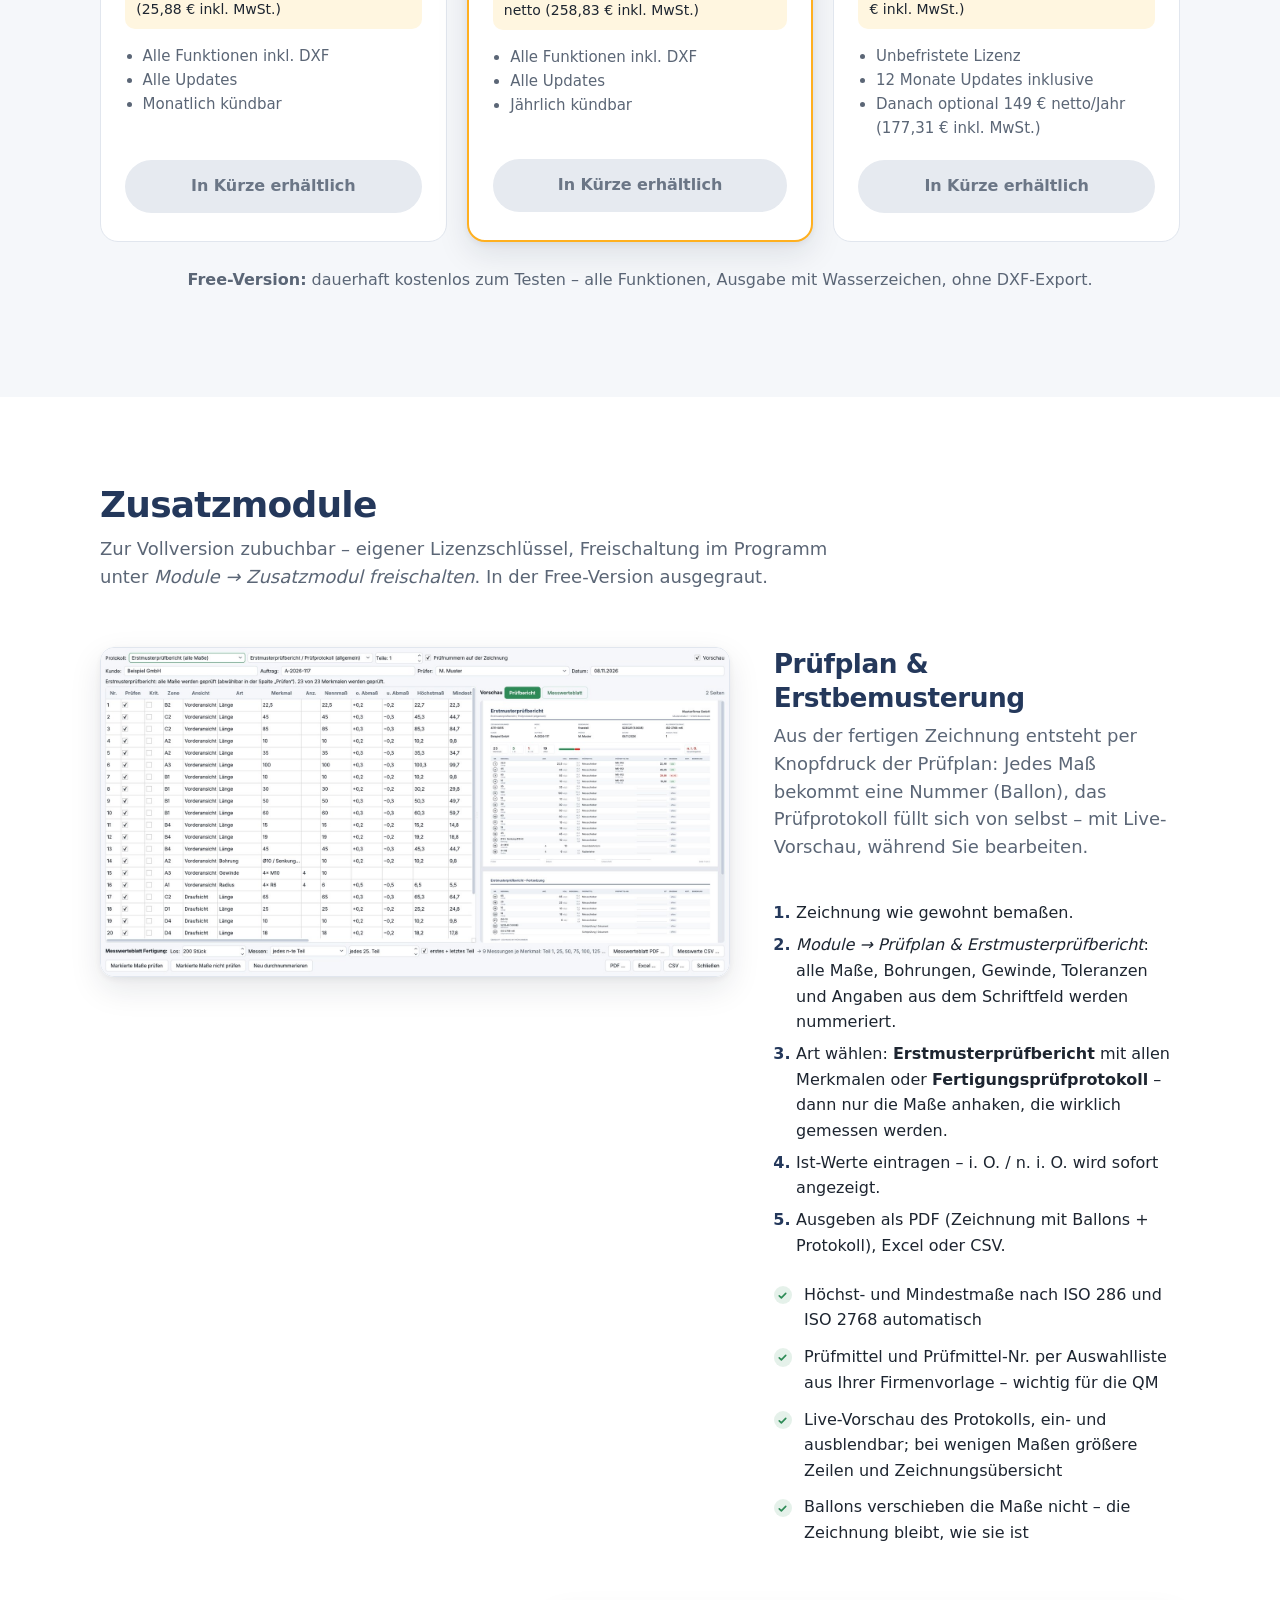
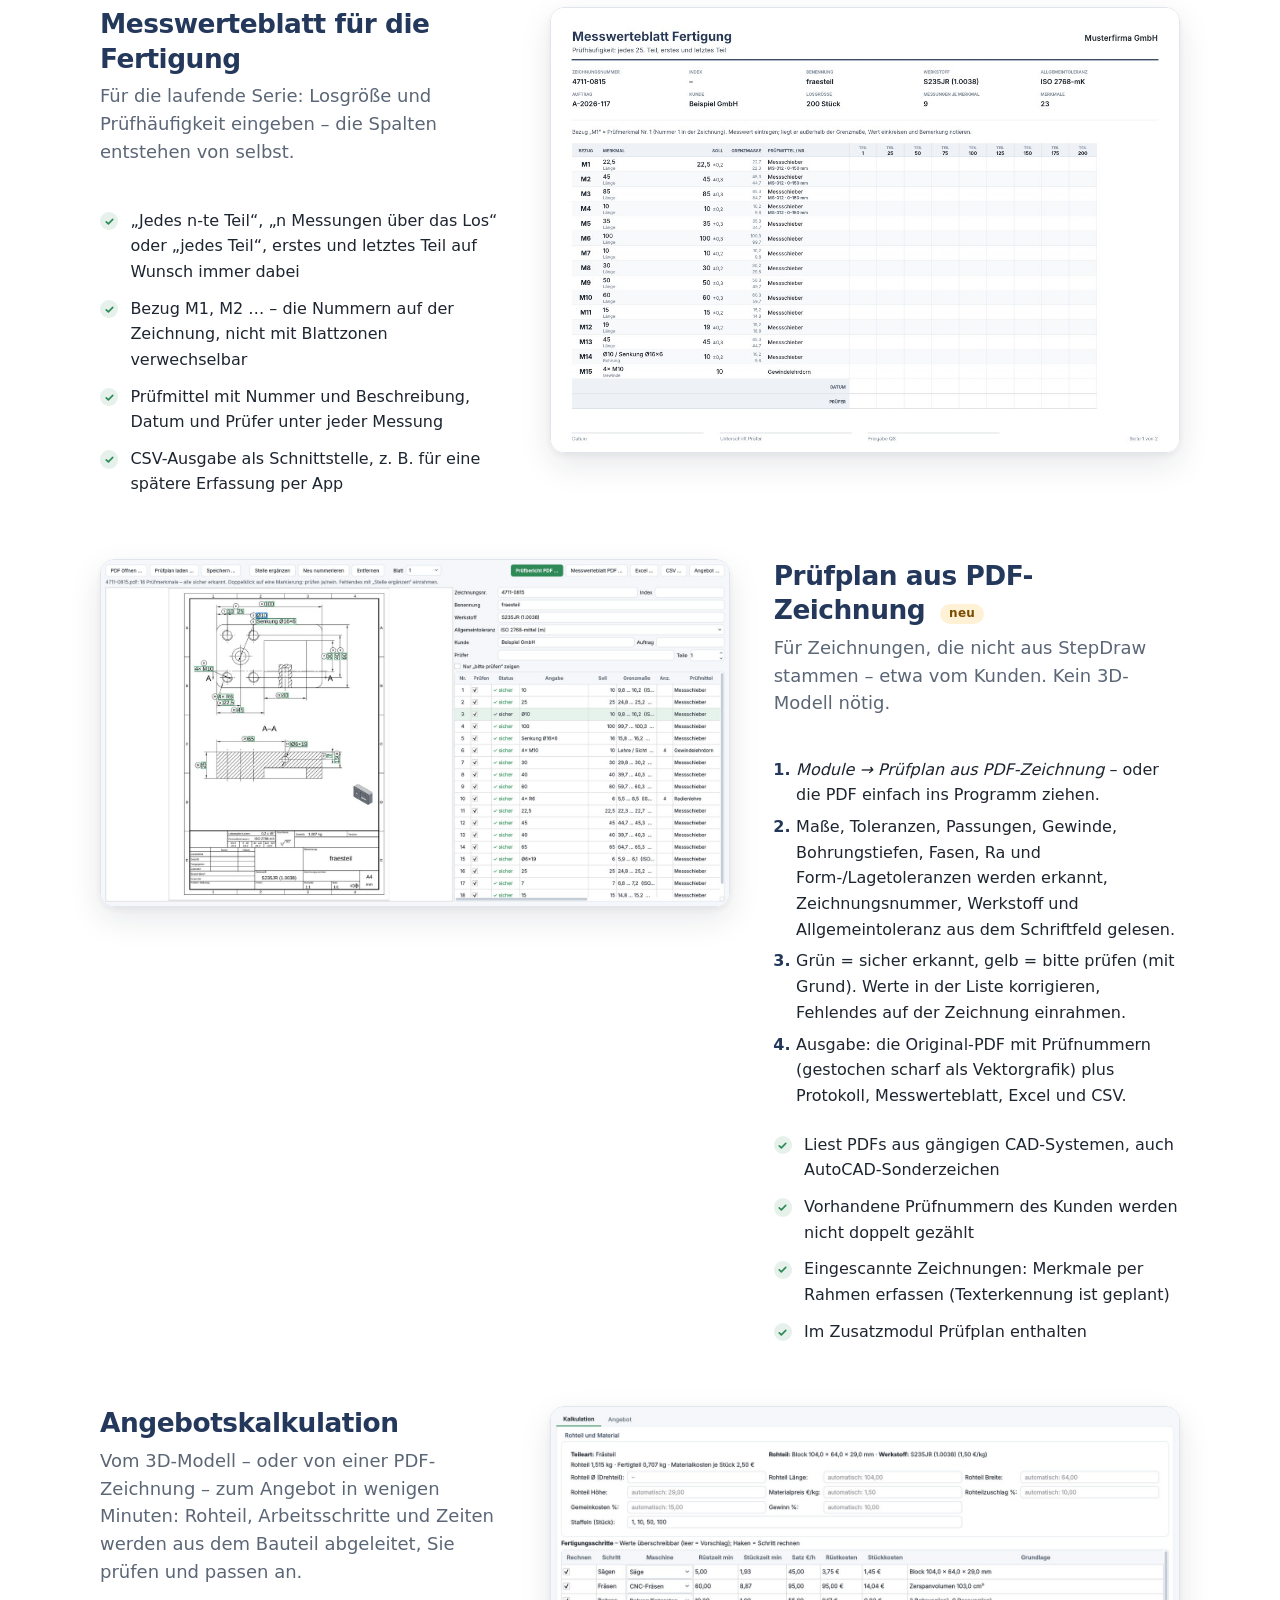
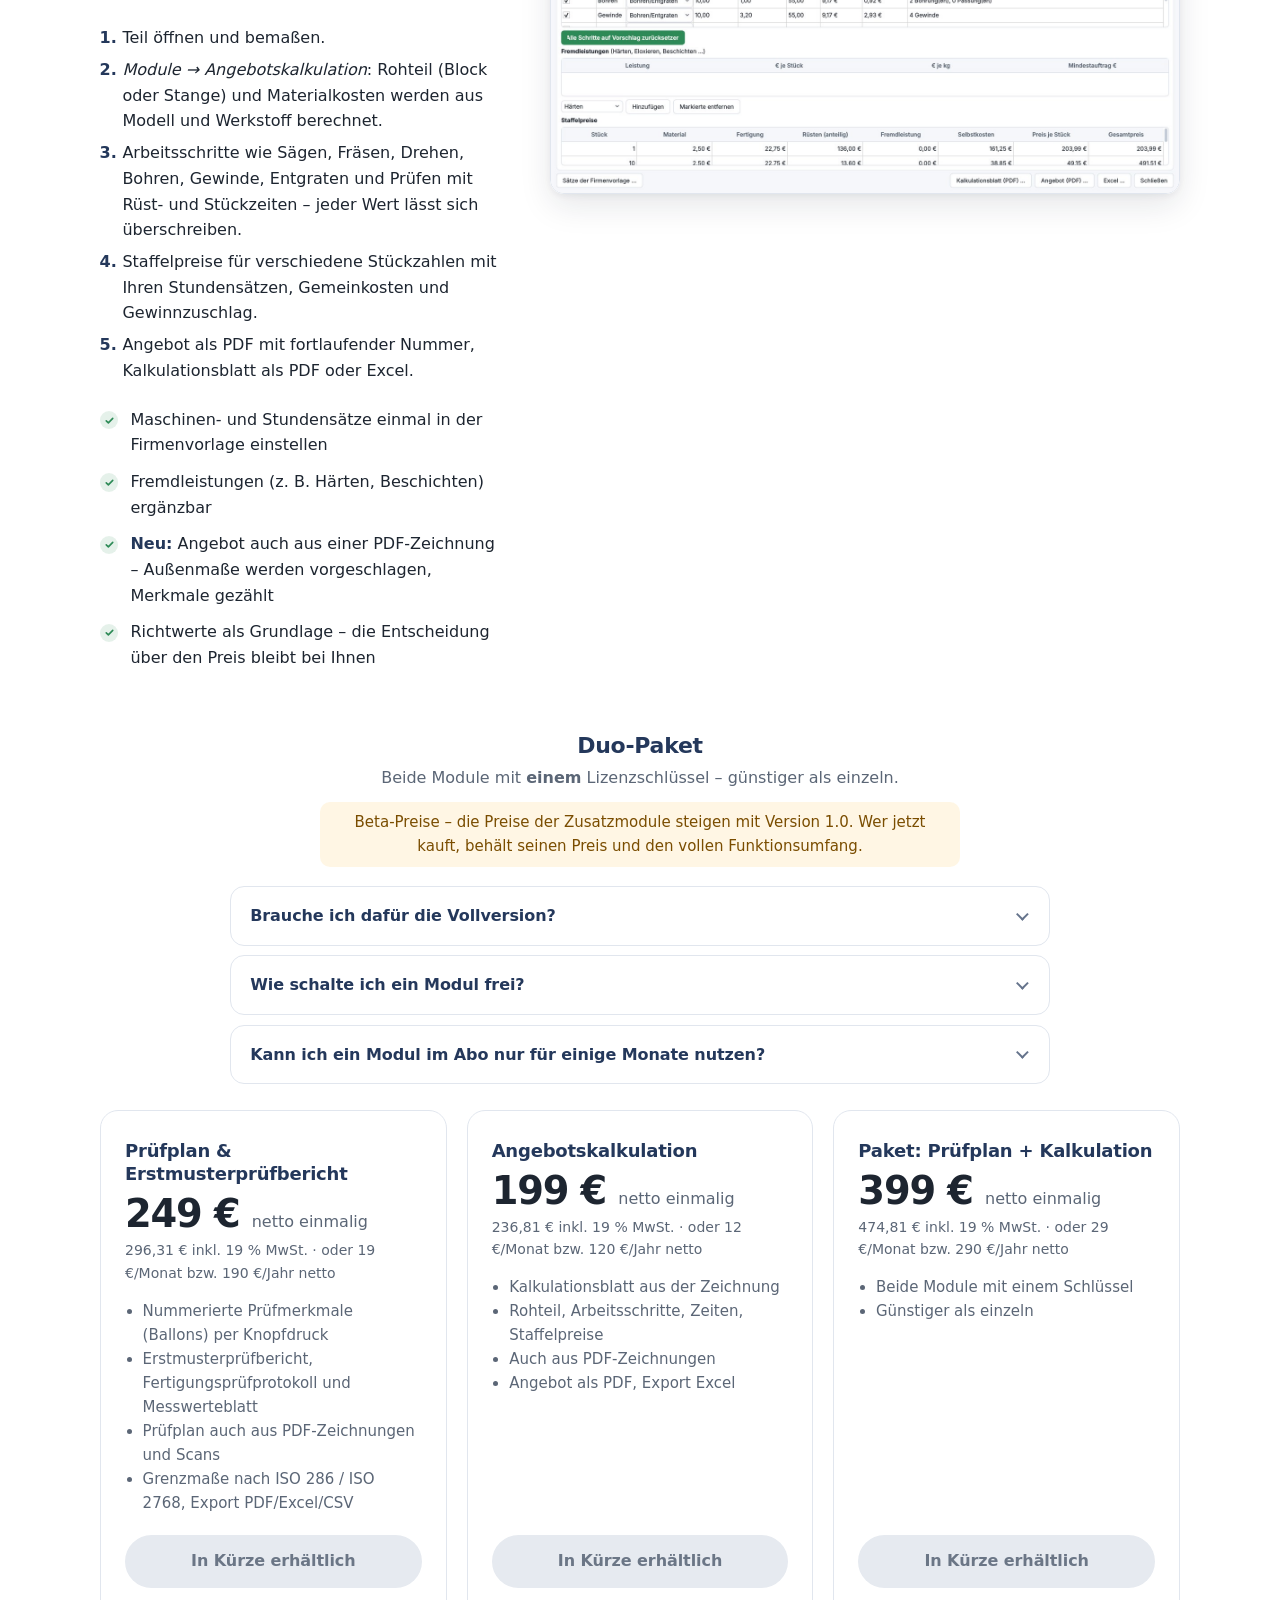
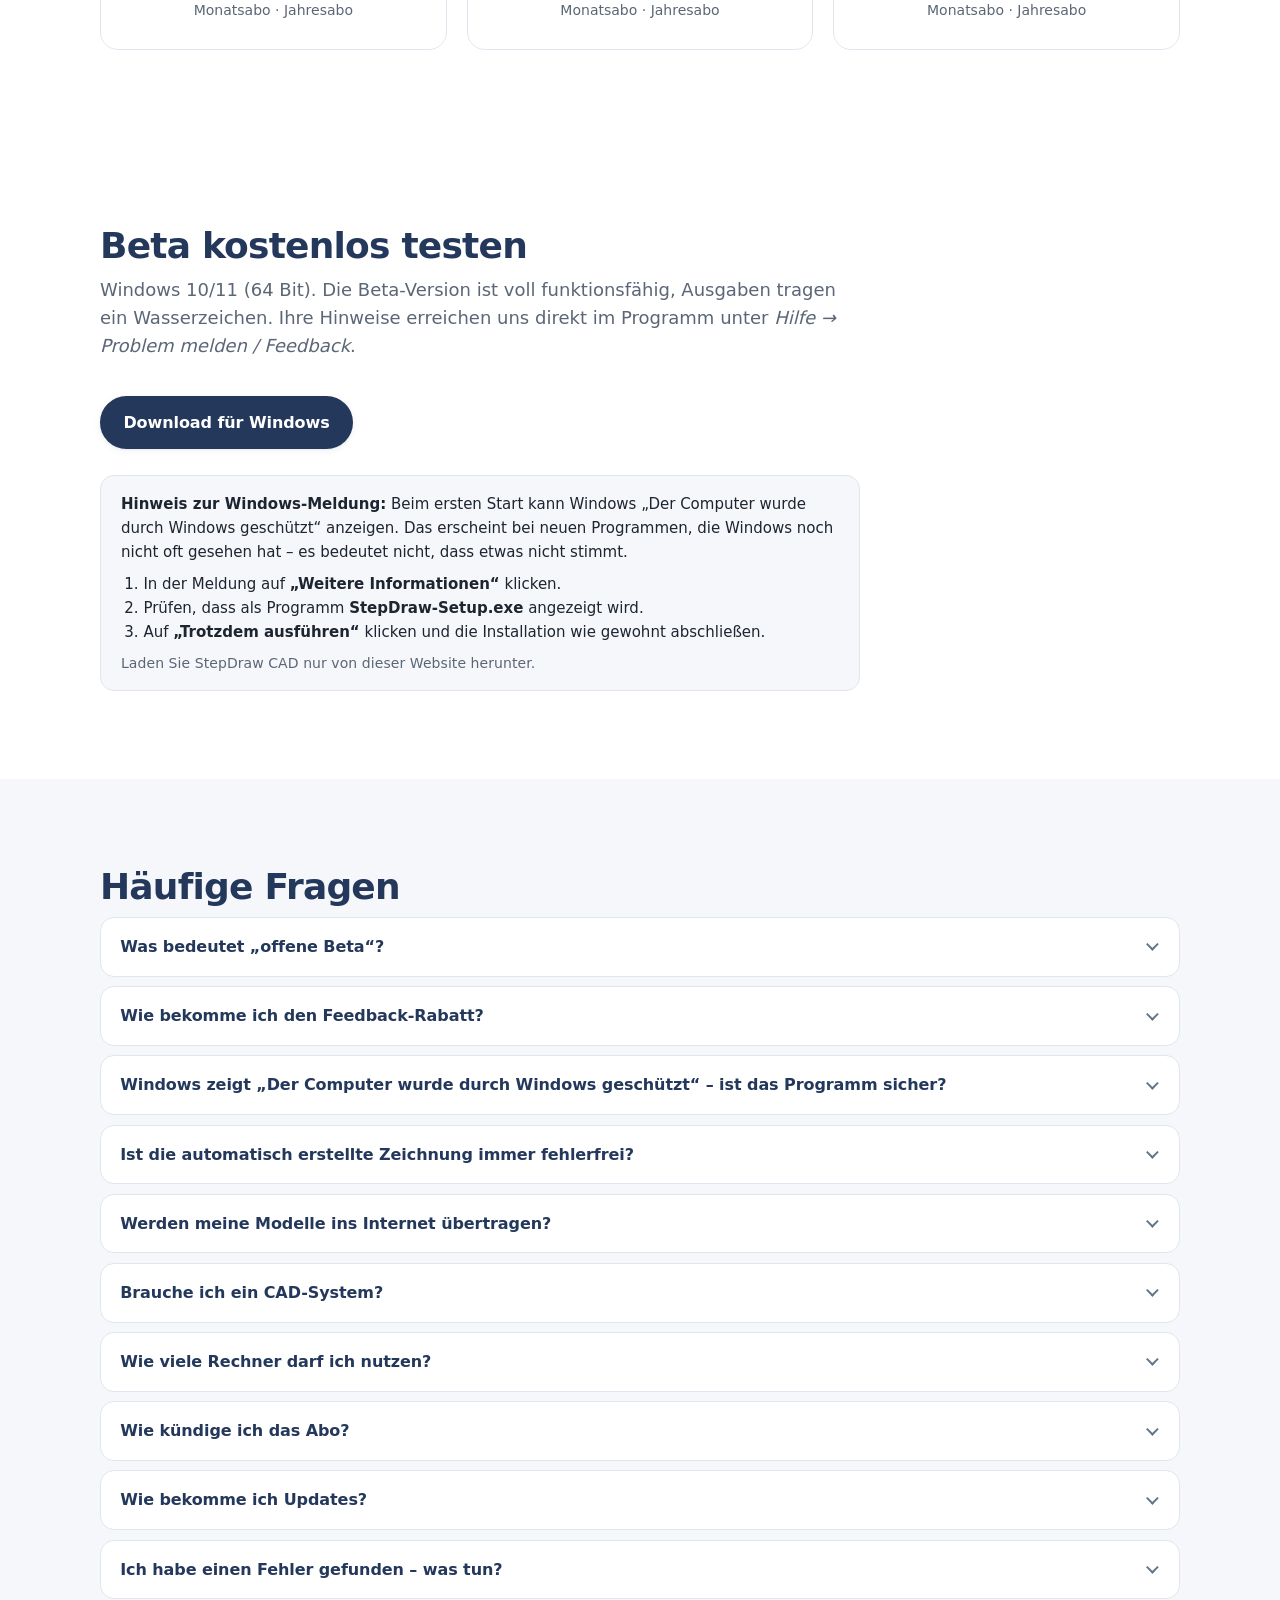
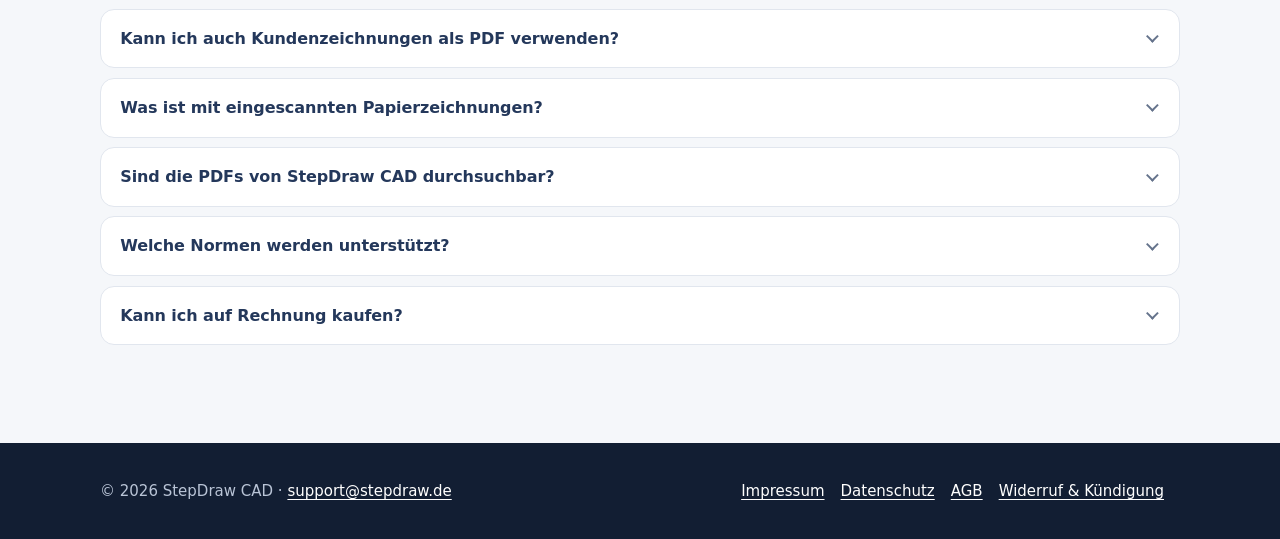
==== commit 79213d46: "Add files via upload" ====
--- a/index.html
+++ b/index.html
@@ -64,7 +64,7 @@
   <h2>Neu in der Beta</h2>
   <p class="sub">Die wichtigsten Neuerungen der letzten Versionen – alle aus Rückmeldungen aus der Praxis.</p>
   <div class="features news">
-    <div class="feature"><span class="badge">Zusatzmodul</span><h3>Prüfplan aus PDF-Zeichnung</h3><p>Kundenzeichnung als PDF hineinziehen: Maße, Toleranzen, Passungen und Gewinde werden erkannt und nummeriert. Unsichere Stellen sind gelb markiert – nachtragen per Rahmen.</p></div>
+    <div class="feature"><span class="badge">Zusatzmodul</span><h3>Prüfplan aus PDF-Zeichnung</h3><p>Kundenzeichnung als PDF hineinziehen: Maße, Toleranzen, Passungen und Gewinde werden erkannt und nummeriert. Auch eingescannte Zeichnungen (Texterkennung offline). Unsichere Stellen sind gelb markiert – nachtragen per Rahmen.</p></div>
     <div class="feature"><span class="badge">Zusatzmodul</span><h3>Angebot aus PDF-Zeichnung</h3><p>Auch ohne 3D-Modell: Außenmaße werden aus der Zeichnung vorgeschlagen, Bohrungen, Gewinde und enge Toleranzen gezählt – weiter in der Angebotskalkulation.</p></div>
     <div class="feature"><span class="badge">Zusatzmodul</span><h3>Messwerteblatt für die Fertigung</h3><p>Spalten automatisch aus Losgröße und Prüfhäufigkeit, Bezug M1, M2 … zur Zeichnung, Prüfmittel und Prüfmittel-Nr., Datum und Prüfer je Messung.</p></div>
     <div class="feature"><h3>Neue Oberfläche</h3><p>Klar und ruhig, hell oder dunkel. Ein Assistent führt durch Lage, Bezüge und wichtige Merkmale; die Prüfliste zeigt offene Punkte und springt zur Stelle.</p></div>
@@ -292,7 +292,7 @@
       <h3>Prüfplan &amp; Erstmusterprüfbericht</h3>
       <div class="amount">249 € <small>netto einmalig</small></div>
       <div class="gross">296,31 € inkl. 19&nbsp;% MwSt. · oder 19 €/Monat bzw. 190 €/Jahr netto</div>
-      <ul><li>Nummerierte Prüfmerkmale (Ballons) per Knopfdruck</li><li>Erstmusterprüfbericht, Fertigungsprüfprotokoll und Messwerteblatt</li><li>Prüfplan auch aus PDF-Zeichnungen</li><li>Grenzmaße nach ISO 286 / ISO 2768, Export PDF/Excel/CSV</li></ul>
+      <ul><li>Nummerierte Prüfmerkmale (Ballons) per Knopfdruck</li><li>Erstmusterprüfbericht, Fertigungsprüfprotokoll und Messwerteblatt</li><li>Prüfplan auch aus PDF-Zeichnungen und Scans</li><li>Grenzmaße nach ISO 286 / ISO 2768, Export PDF/Excel/CSV</li></ul>
       <a class="btn disabled" aria-disabled="true" data-buy="pp_kauf">Vorab kaufen</a>
       <div class="sublinks"><a class="disabled" aria-disabled="true" data-buy-small="pp_monat">Monatsabo</a> · <a class="disabled" aria-disabled="true" data-buy-small="pp_jahr">Jahresabo</a></div>
     </div>
@@ -319,7 +319,7 @@
   <h2>Beta kostenlos testen</h2>
   <p class="sub">Windows 10/11 (64 Bit). Die Beta-Version ist voll funktionsfähig, Ausgaben tragen ein Wasserzeichen. Ihre Hinweise erreichen uns direkt im Programm unter <i>Hilfe → Problem melden / Feedback</i>.</p>
   <div class="download-row">
-    <a class="btn btn-dark" href="#" id="download-link">Download für Windows</a>
+    <a class="btn btn-dark" href="#" id="download-link" data-goatcounter-click="download-setup">Download für Windows</a>
     <span class="store">oder im <a href="#" id="store-link">Microsoft Store</a></span>
   </div>
   <div class="smartscreen">
@@ -356,7 +356,7 @@
   <details><summary>Ich habe einen Fehler gefunden – was tun?</summary>
     <p>Danke! Im Programm unter <i>Hilfe → Problem melden / Feedback</i> schicken Sie uns die Beschreibung, auf Wunsch mit der Zeichnung als PDF. Oder schreiben Sie an <a href="mailto:support@stepdraw.de">support@stepdraw.de</a>. Korrekturen kommen per Update.</p></details>
   <details><summary>Kann ich auch Kundenzeichnungen als PDF verwenden?</summary>
-    <p>Ja, mit dem Zusatzmodul Prüfplan: <i>Module → Prüfplan aus PDF-Zeichnung</i>. StepDraw CAD liest Maße und Angaben aus PDFs, die ein CAD-System erzeugt hat, nummeriert sie und erstellt Protokoll und Messwerteblatt. Unsichere Stellen werden markiert und lassen sich korrigieren. Mit dem Zusatzmodul Angebotskalkulation entsteht daraus auch ein Angebot. Die Zeichnung bleibt dabei auf Ihrem Rechner.</p></details>
+    <p>Ja, mit dem Zusatzmodul Prüfplan: <i>Module → Prüfplan aus PDF-Zeichnung</i>. StepDraw CAD liest Maße und Angaben aus PDFs – aus dem CAD-System oder eingescannt (Texterkennung direkt auf Ihrem Rechner) –, nummeriert sie und erstellt Protokoll und Messwerteblatt. Unsichere Stellen werden markiert und lassen sich korrigieren. Mit dem Zusatzmodul Angebotskalkulation entsteht daraus auch ein Angebot. Die Zeichnung bleibt dabei auf Ihrem Rechner.</p></details>
   <details><summary>Was ist mit eingescannten Papierzeichnungen?</summary>
     <p>Eingescannte PDFs enthalten keinen lesbaren Text. Sie können die Merkmale trotzdem erfassen: Stelle auf der Zeichnung einrahmen und den Wert eintragen. Eine automatische Texterkennung für Scans ist geplant.</p></details>
   <details><summary>Sind die PDFs von StepDraw CAD durchsuchbar?</summary>
@@ -380,5 +380,6 @@
 </script>
 <script src="shop.js"></script>
 <script src="ui.js"></script>
+<script data-goatcounter="https://stepdraw.goatcounter.com/count" async src="https://gc.zgo.at/count.js"></script>
 </body>
 </html>
--- a/style.css
+++ b/style.css
@@ -227,6 +227,11 @@
 /* Hinweis Windows SmartScreen */
 .download-row { display: flex; align-items: center; flex-wrap: wrap; gap: .6rem 1rem; }
 .download-row .store { color: var(--muted); }
+/* Handy: Link für später an sich selbst senden */
+.mobile-hint { max-width: 760px; background: var(--bg-soft); padding: 1rem 1.25rem; border-radius: 12px; }
+.mobile-hint p { margin: 0 0 .8rem; line-height: 1.5; }
+.mobile-actions { display: flex; flex-wrap: wrap; gap: .6rem; }
+.btn-light { background: #fff; color: var(--navy); border: 1px solid #c9d2df; font: inherit; cursor: pointer; }
 .smartscreen { max-width: 760px; margin: 1.6rem 0 0; text-align: left; background: var(--bg-soft);
                padding: 1rem 1.25rem; font-size: .9375rem; }
 .smartscreen p { margin: 0 0 .5rem; }
